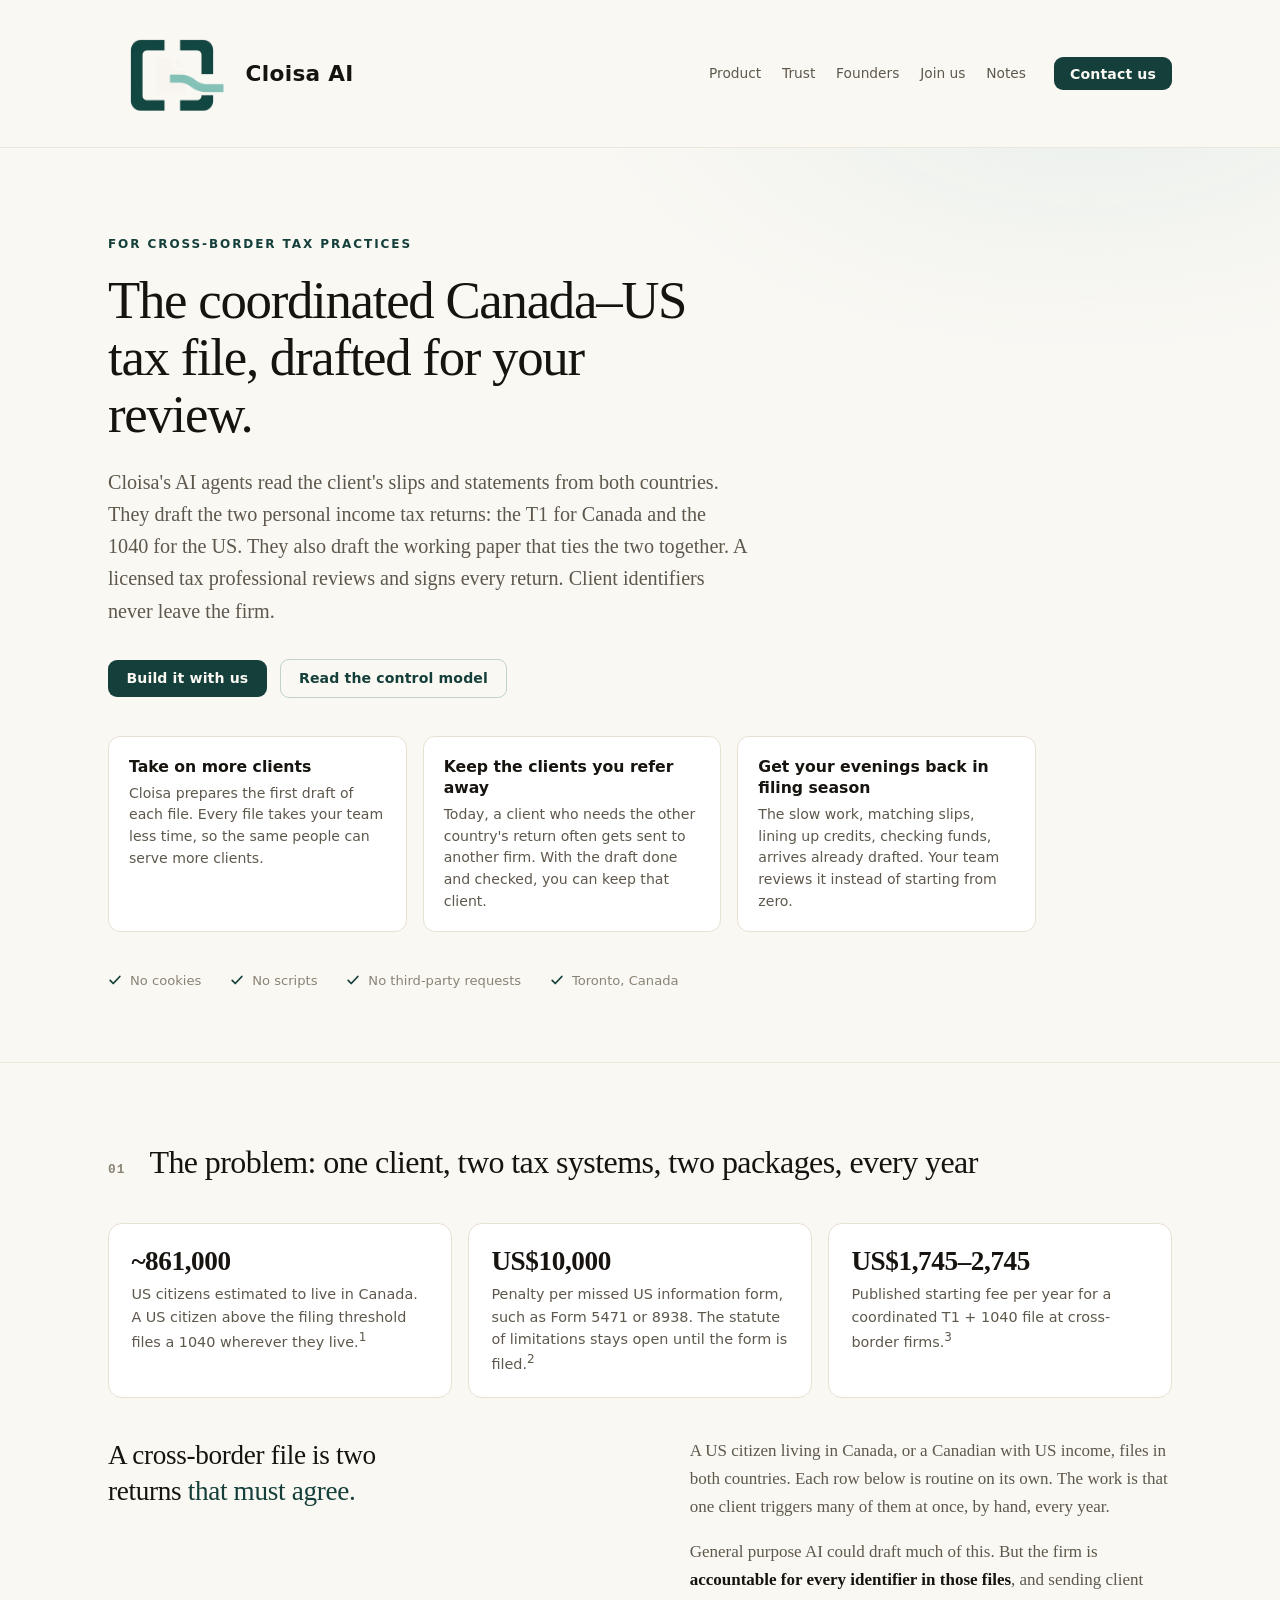
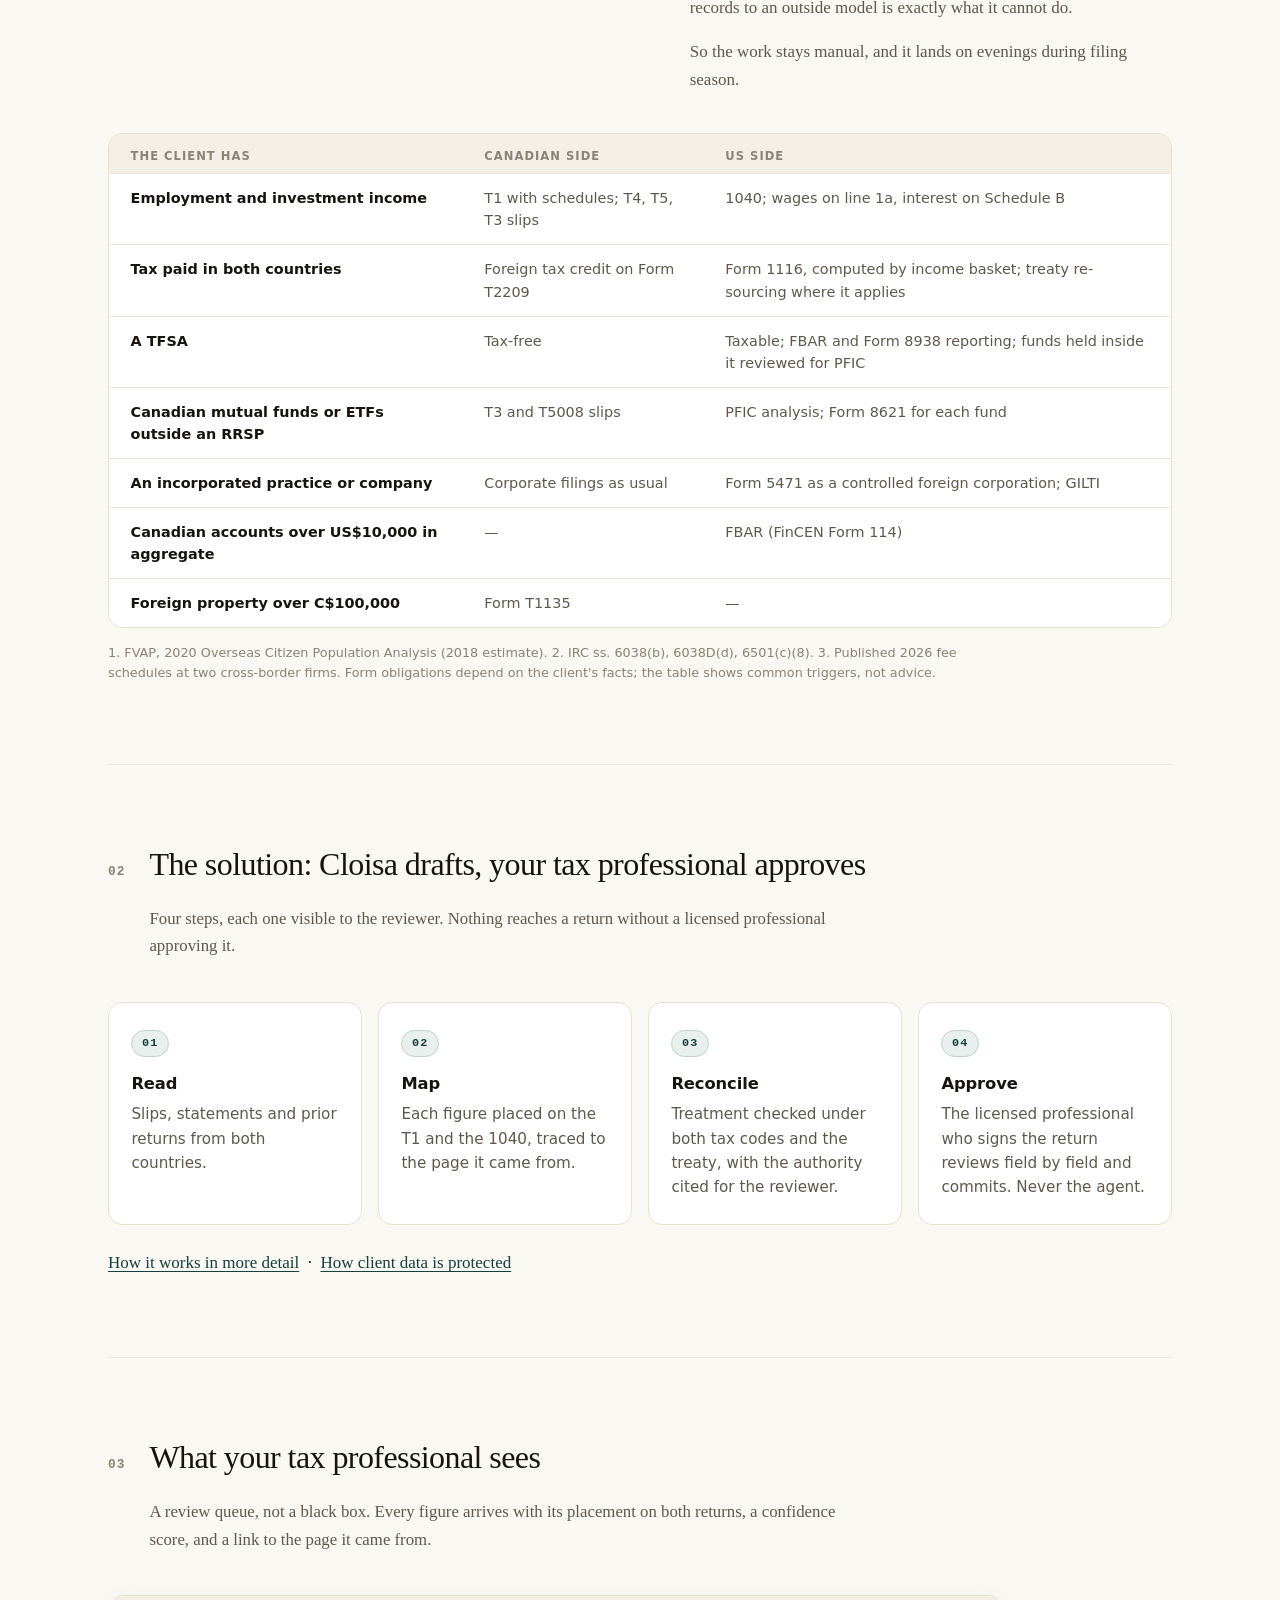
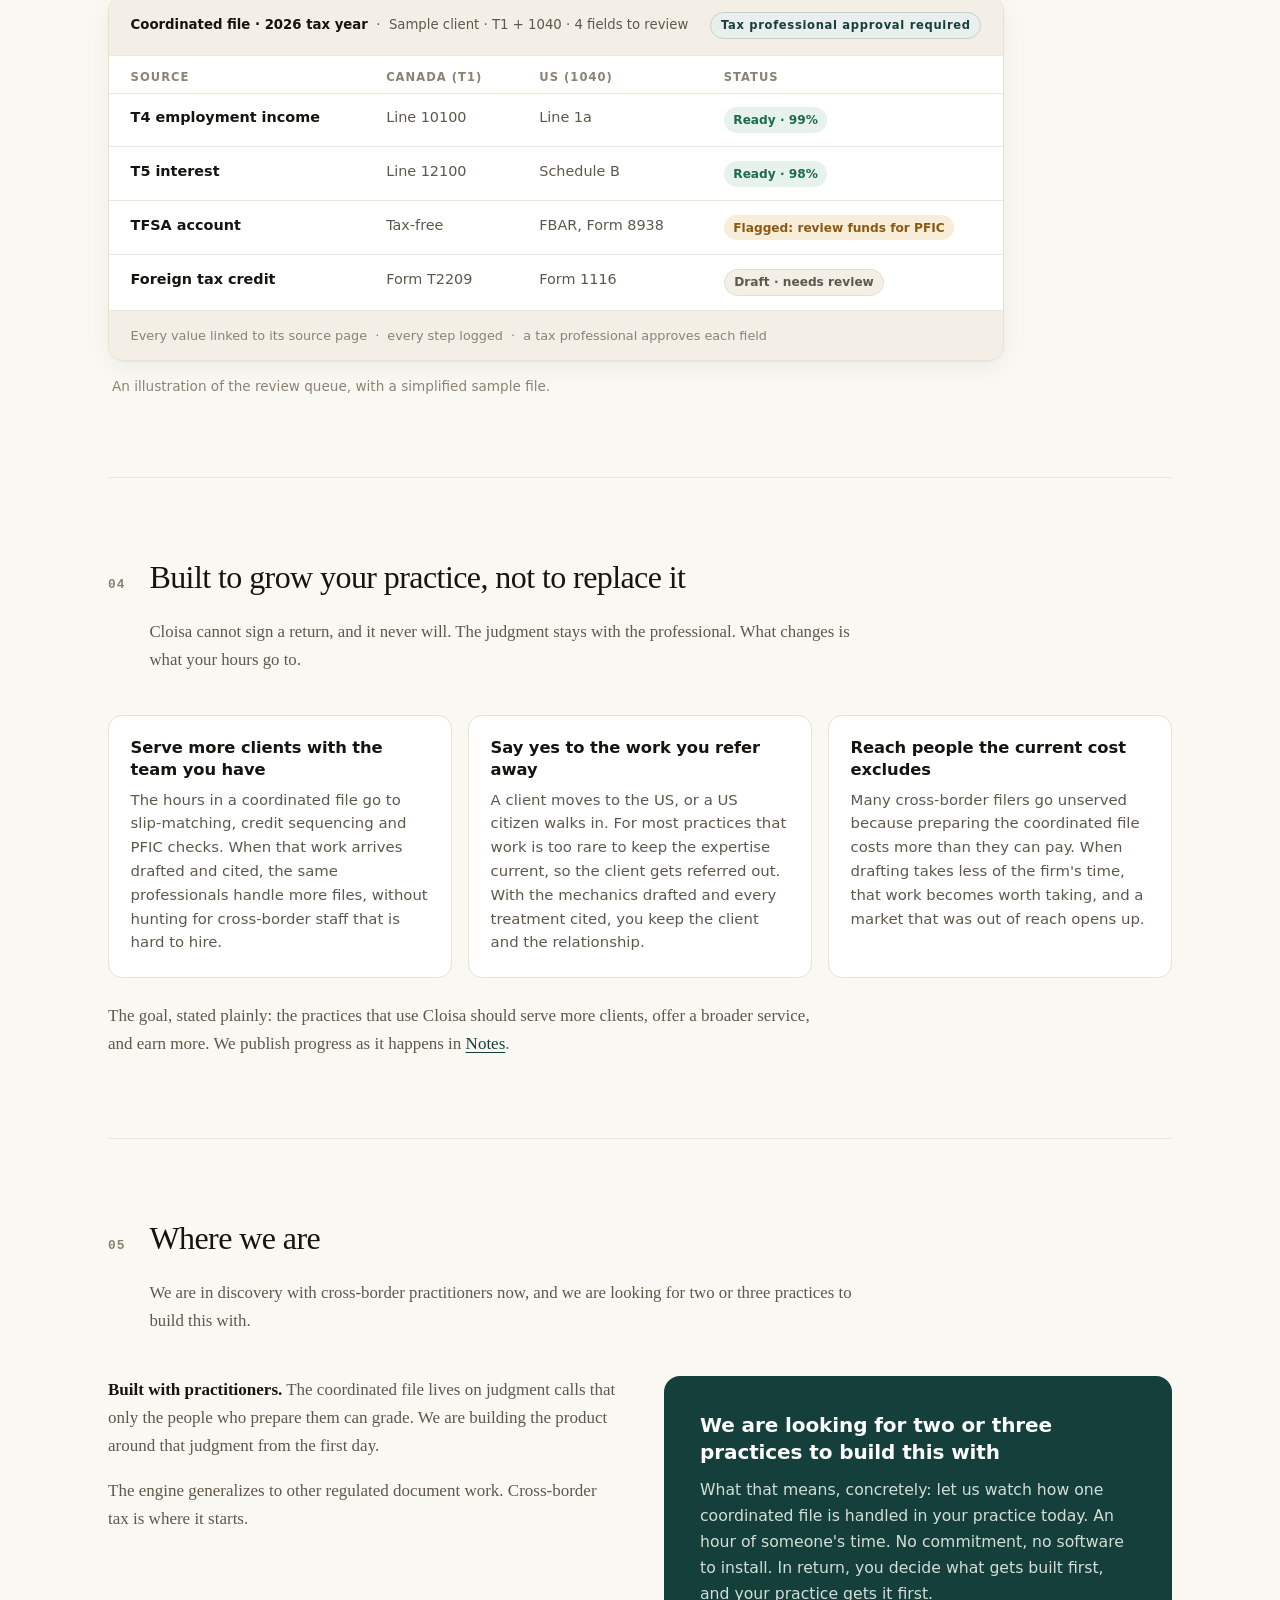
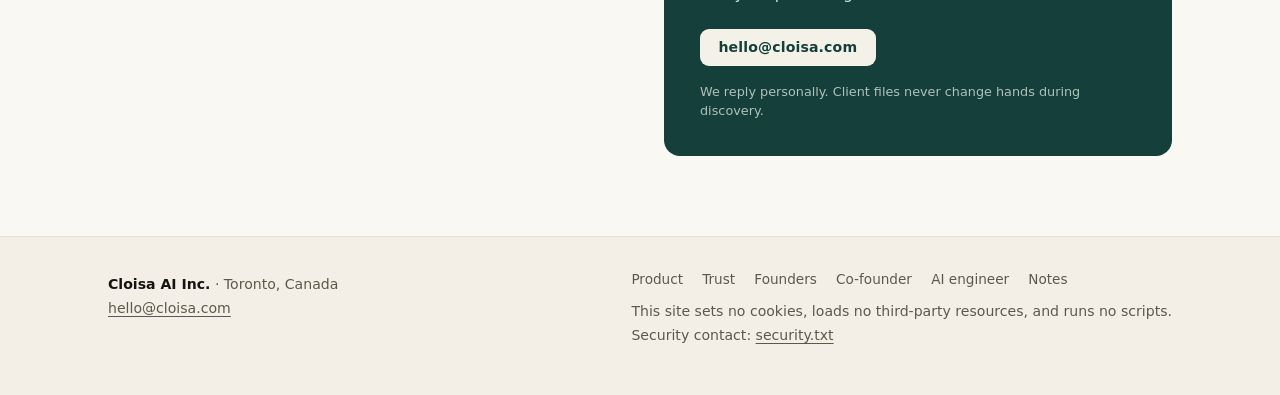
==== index.html @ 896043e1 "Rewrite hero benefit cards in plain sentences Simple words, full sentences: take on more clients, ke" ====
<!doctype html>
<html lang="en">
<head>
<meta charset="utf-8">
<meta name="viewport" content="width=device-width, initial-scale=1">
<title>Cloisa AI — the coordinated Canada–US tax file, drafted for your review</title>
<meta name="description" content="Cloisa drafts coordinated Canada–US tax files for cross-border practices: the T1 and 1040 return packages with a cited working paper, while client identifiers stay inside the firm. A licensed tax professional reviews and signs.">
<meta http-equiv="Content-Security-Policy" content="default-src 'none'; style-src 'self' 'unsafe-inline'; img-src 'self' data:; base-uri 'none'; form-action 'none'; upgrade-insecure-requests">
<meta name="referrer" content="no-referrer">
<meta name="robots" content="index, follow">
<meta name="color-scheme" content="light dark">
<meta name="theme-color" content="#FAF8F3" media="(prefers-color-scheme: light)">
<meta name="theme-color" content="#11100E" media="(prefers-color-scheme: dark)">
<link rel="canonical" href="https://cloisa.com/">
<link rel="stylesheet" href="/assets/site.css?v=2b7c2722">
<link rel="icon" type="image/png" sizes="64x64" href="/assets/favicon-64.png">
<link rel="icon" type="image/png" sizes="300x300" href="/assets/logo.png">
<link rel="apple-touch-icon" href="/assets/logo.png">
<meta property="og:title" content="Cloisa AI">
<meta property="og:description" content="The coordinated Canada–US tax file, drafted for your review. Client identifiers never leave the firm.">
<meta property="og:url" content="https://cloisa.com/">
<meta property="og:type" content="website">
<meta property="og:site_name" content="Cloisa AI">
<meta property="og:image" content="https://cloisa.com/assets/og.png">
<meta property="og:image:width" content="1200">
<meta property="og:image:height" content="630">
<meta property="og:locale" content="en_CA">
<meta name="twitter:card" content="summary_large_image">
<meta name="twitter:image" content="https://cloisa.com/assets/og.png">
<meta name="twitter:title" content="Cloisa AI">
<meta name="twitter:description" content="The coordinated Canada–US tax file, drafted for your review. Client identifiers never leave the firm.">
</head>
<body>
<a class="skip" href="#main">Skip to content</a>

<div class="top">
  <div class="wrap bar">
    <a class="brand" href="/">
      <img class="logo" src="/assets/logo.png" alt="" width="128" height="128">
      <b>Cloisa AI</b>
    </a>
    <nav class="primary" aria-label="Pages">
      <a href="/product/">Product</a>
      <a href="/trust/">Trust</a>
      <a href="/founders/">Founders</a>
      <a href="/join/">Join us</a>
      <a href="/notes/">Notes</a>
    </nav>
    <a class="btn" href="mailto:hello@cloisa.com">Contact us</a>
  </div>
</div>

<main id="main">

  <div class="hero">
    <div class="wrap">
      <p class="eyebrow">For cross-border tax practices</p>
      <h1>The coordinated Canada–US tax file, drafted for your review.</h1>
      <p class="lede">Cloisa's AI agents read the client's slips and statements from both
        countries. They draft the two personal income tax returns: the T1 for Canada and the
        1040 for the US. They also draft the working paper that ties the two together. A
        licensed tax professional reviews and signs every return. Client identifiers never
        leave the firm.</p>
      <div class="cta-row">
        <a class="btn" href="mailto:hello@cloisa.com?subject=Partner%20firm">Build it with us</a>
        <a class="btn ghost" href="/trust/">Read the control model</a>
      </div>
      <ul class="benefit-row" aria-label="What Cloisa changes for a practice">
        <li>
          <b>Take on more clients</b>
          <p>Cloisa prepares the first draft of each file. Every file takes your team less time,
            so the same people can serve more clients.</p>
        </li>
        <li>
          <b>Keep the clients you refer away</b>
          <p>Today, a client who needs the other country's return often gets sent to another
            firm. With the draft done and checked, you can keep that client.</p>
        </li>
        <li>
          <b>Get your evenings back in filing season</b>
          <p>The slow work, matching slips, lining up credits, checking funds, arrives already
            drafted. Your team reviews it instead of starting from zero.</p>
        </li>
      </ul>
      <ul class="quiet-claims" aria-label="Site properties">
        <li><svg width="14" height="14" viewBox="0 0 16 16" fill="none" stroke="currentColor" stroke-width="2" stroke-linecap="round" stroke-linejoin="round" aria-hidden="true"><path d="M2.5 8.5l3.5 3.5 7.5-8"/></svg>No cookies</li>
        <li><svg width="14" height="14" viewBox="0 0 16 16" fill="none" stroke="currentColor" stroke-width="2" stroke-linecap="round" stroke-linejoin="round" aria-hidden="true"><path d="M2.5 8.5l3.5 3.5 7.5-8"/></svg>No scripts</li>
        <li><svg width="14" height="14" viewBox="0 0 16 16" fill="none" stroke="currentColor" stroke-width="2" stroke-linecap="round" stroke-linejoin="round" aria-hidden="true"><path d="M2.5 8.5l3.5 3.5 7.5-8"/></svg>No third-party requests</li>
        <li><svg width="14" height="14" viewBox="0 0 16 16" fill="none" stroke="currentColor" stroke-width="2" stroke-linecap="round" stroke-linejoin="round" aria-hidden="true"><path d="M2.5 8.5l3.5 3.5 7.5-8"/></svg>Toronto, Canada</li>
      </ul>
    </div>
  </div>

  <div class="wrap">

    <section id="problem" aria-labelledby="problem-h">
      <div class="sec-head">
        <span class="sec-num" aria-hidden="true">01</span>
        <h2 id="problem-h">The problem: one client, two tax systems, two packages, every year</h2>
      </div>
      <ul class="stat-row">
        <li>
          <b>~861,000</b>
          <p>US citizens estimated to live in Canada. A US citizen above the filing threshold
            files a 1040 wherever they live.<sup>1</sup></p>
        </li>
        <li>
          <b>US$10,000</b>
          <p>Penalty per missed US information form, such as Form 5471 or 8938. The statute of
            limitations stays open until the form is filed.<sup>2</sup></p>
        </li>
        <li>
          <b>US$1,745–2,745</b>
          <p>Published starting fee per year for a coordinated T1 + 1040 file at cross-border
            firms.<sup>3</sup></p>
        </li>
      </ul>

      <div class="problem-grid">
        <p class="big-claim">A cross-border file is two returns
          <em>that must agree.</em></p>
        <div class="problem-copy">
          <p>A US citizen living in Canada, or a Canadian with US income, files in both countries.
            Each row below is routine on its own. The work is that one client triggers many of
            them at once, by hand, every year.</p>
          <p>General purpose AI could draft much of this. But the firm is
            <b>accountable for every identifier in those files</b>, and sending client records to
            an outside model is exactly what it cannot do.</p>
          <p>So the work stays manual, and it lands on evenings during filing season.</p>
        </div>
      </div>

      <div class="facts-card" style="margin-top:clamp(1.8rem,4vw,2.4rem)">
        <div class="facts-scroll">
        <table class="facts">
          <thead>
            <tr><th scope="col">The client has</th><th scope="col">Canadian side</th><th scope="col">US side</th></tr>
          </thead>
          <tbody>
            <tr>
              <td>Employment and investment income</td>
              <td>T1 with schedules; T4, T5, T3 slips</td>
              <td>1040; wages on line 1a, interest on Schedule B</td>
            </tr>
            <tr>
              <td>Tax paid in both countries</td>
              <td>Foreign tax credit on Form T2209</td>
              <td>Form 1116, computed by income basket; treaty re-sourcing where it applies</td>
            </tr>
            <tr>
              <td>A TFSA</td>
              <td>Tax-free</td>
              <td>Taxable; FBAR and Form 8938 reporting; funds held inside it reviewed for PFIC</td>
            </tr>
            <tr>
              <td>Canadian mutual funds or ETFs outside an RRSP</td>
              <td>T3 and T5008 slips</td>
              <td>PFIC analysis; Form 8621 for each fund</td>
            </tr>
            <tr>
              <td>An incorporated practice or company</td>
              <td>Corporate filings as usual</td>
              <td>Form 5471 as a controlled foreign corporation; GILTI</td>
            </tr>
            <tr>
              <td>Canadian accounts over US$10,000 in aggregate</td>
              <td>&mdash;</td>
              <td>FBAR (FinCEN Form 114)</td>
            </tr>
            <tr>
              <td>Foreign property over C$100,000</td>
              <td>Form T1135</td>
              <td>&mdash;</td>
            </tr>
          </tbody>
        </table>
        </div>
      </div>
      <p class="sources">1. FVAP, 2020 Overseas Citizen Population Analysis (2018 estimate).
        2. IRC ss. 6038(b), 6038D(d), 6501(c)(8).
        3. Published 2026 fee schedules at two cross-border firms.
        Form obligations depend on the client's facts; the table shows common triggers, not advice.</p>
    </section>

    <section aria-labelledby="how-h">
      <div class="sec-head">
        <span class="sec-num" aria-hidden="true">02</span>
        <h2 id="how-h">The solution: Cloisa drafts, your tax professional approves</h2>
        <p class="sec-lede">Four steps, each one visible to the reviewer. Nothing reaches a return
          without a licensed professional approving it.</p>
      </div>
      <ol class="steps">
        <li>
          <h3>Read</h3>
          <p>Slips, statements and prior returns from both countries.</p>
        </li>
        <li>
          <h3>Map</h3>
          <p>Each figure placed on the T1 and the 1040, traced to the page it came from.</p>
        </li>
        <li>
          <h3>Reconcile</h3>
          <p>Treatment checked under both tax codes and the treaty, with the authority cited for
            the reviewer.</p>
        </li>
        <li>
          <h3>Approve</h3>
          <p>The licensed professional who signs the return reviews field by field and commits. Never the agent.</p>
        </li>
      </ol>
      <p style="margin-top:1.5rem"><a href="/product/">How it works in more detail</a> &nbsp;·&nbsp;
        <a href="/trust/">How client data is protected</a></p>
    </section>

    <section aria-labelledby="queue-h">
      <div class="sec-head">
        <span class="sec-num" aria-hidden="true">03</span>
        <h2 id="queue-h">What your tax professional sees</h2>
        <p class="sec-lede">A review queue, not a black box. Every figure arrives with its
          placement on both returns, a confidence score, and a link to the page it came from.</p>
      </div>

      <div class="queue-card" role="img" aria-label="Illustration of the Cloisa review queue for a sample coordinated Canada–US file">
        <div class="queue-head">
          <span><b>Coordinated file · 2026 tax year</b> &nbsp;·&nbsp; Sample client · T1 + 1040 · 4 fields to review</span>
          <span class="queue-badge">Tax professional approval required</span>
        </div>
        <div class="queue-scroll">
        <table class="queue">
          <thead>
            <tr><th scope="col">Source</th><th scope="col">Canada (T1)</th><th scope="col">US (1040)</th><th scope="col">Status</th></tr>
          </thead>
          <tbody>
            <tr>
              <td>T4 employment income</td>
              <td>Line 10100</td>
              <td>Line 1a</td>
              <td><span class="pill ok">Ready · 99%</span></td>
            </tr>
            <tr>
              <td>T5 interest</td>
              <td>Line 12100</td>
              <td>Schedule B</td>
              <td><span class="pill ok">Ready · 98%</span></td>
            </tr>
            <tr>
              <td>TFSA account</td>
              <td>Tax-free</td>
              <td>FBAR, Form 8938</td>
              <td><span class="pill flag">Flagged: review funds for PFIC</span></td>
            </tr>
            <tr>
              <td>Foreign tax credit</td>
              <td>Form T2209</td>
              <td>Form 1116</td>
              <td><span class="pill draft">Draft · needs review</span></td>
            </tr>
          </tbody>
        </table>
        </div>
        <div class="queue-foot">
          <span>Every value linked to its source page &nbsp;·&nbsp; every step logged &nbsp;·&nbsp; a tax professional approves each field</span>
        </div>
      </div>
      <p class="mock-note">An illustration of the review queue, with a simplified sample file.</p>
    </section>

    <section id="practice" aria-labelledby="practice-h">
      <div class="sec-head">
        <span class="sec-num" aria-hidden="true">04</span>
        <h2 id="practice-h">Built to grow your practice, not to replace it</h2>
        <p class="sec-lede">Cloisa cannot sign a return, and it never will. The judgment stays with
          the professional. What changes is what your hours go to.</p>
      </div>
      <ul class="not-grid">
        <li>
          <h3>Serve more clients with the team you have</h3>
          <p>The hours in a coordinated file go to slip-matching, credit sequencing and PFIC
            checks. When that work arrives drafted and cited, the same professionals handle more
            files, without hunting for cross-border staff that is hard to hire.</p>
        </li>
        <li>
          <h3>Say yes to the work you refer away</h3>
          <p>A client moves to the US, or a US citizen walks in. For most practices that work is
            too rare to keep the expertise current, so the client gets referred out. With the
            mechanics drafted and every treatment cited, you keep the client and the relationship.</p>
        </li>
        <li>
          <h3>Reach people the current cost excludes</h3>
          <p>Many cross-border filers go unserved because preparing the coordinated file costs
            more than they can pay. When drafting takes less of the firm's time, that work becomes
            worth taking, and a market that was out of reach opens up.</p>
        </li>
      </ul>
      <p style="margin-top:1.5rem; max-width:44rem; color:var(--muted)">The goal, stated plainly:
        the practices that use Cloisa should serve more clients, offer a broader service, and earn
        more. We publish progress as it happens in <a href="/notes/">Notes</a>.</p>
    </section>

    <section id="partners" aria-labelledby="partners-h">
      <div class="sec-head">
        <span class="sec-num" aria-hidden="true">05</span>
        <h2 id="partners-h">Where we are</h2>
        <p class="sec-lede">We are in discovery with cross-border practitioners now, and we are
          looking for two or three practices to build this with.</p>
      </div>
      <div class="start-grid">
        <div class="start-copy">
          <p><b>Built with practitioners.</b> The coordinated file lives on judgment calls that
            only the people who prepare them can grade. We are building the product around that
            judgment from the first day.</p>
          <p>The engine generalizes to other regulated document work. Cross-border tax is where it
            starts.</p>
        </div>
        <div class="partner">
          <h3>We are looking for two or three practices to build this with</h3>
          <p>What that means, concretely: let us watch how one coordinated file is handled in
            your practice today. An hour of someone's time. No commitment, no software to
            install. In return, you decide what gets built first, and your practice gets it
            first.</p>
          <a class="btn" href="mailto:hello@cloisa.com?subject=Partner%20firm">hello@cloisa.com</a>
          <small>We reply personally. Client files never change hands during discovery.</small>
        </div>
      </div>
    </section>

  </div>
</main>

<footer>
  <div class="wrap foot">
    <div>
      <p class="legal"><b>Cloisa AI Inc.</b> &middot; Toronto, Canada</p>
      <p><a href="mailto:hello@cloisa.com">hello@cloisa.com</a></p>
    </div>
    <div>
      <nav aria-label="Footer">
        <a href="/product/">Product</a>
        <a href="/trust/">Trust</a>
        <a href="/founders/">Founders</a>
        <a href="/co-founder/">Co-founder</a>
        <a href="/ai-engineer/">AI engineer</a>
        <a href="/notes/">Notes</a>
      </nav>
      <p style="margin-top:.8rem">This site sets no cookies, loads no third-party resources, and runs no scripts.<br>
        Security contact: <a href="/.well-known/security.txt">security.txt</a></p>
    </div>
  </div>
</footer>
</body>
</html>
---- assets/site.css ----
/* Cloisa v3 — shared stylesheet. No scripts, no third-party requests anywhere on this site. */
:root{
  --bg:#FAF8F3; --bg-2:#F3EFE6; --ink:#171410; --muted:#5E584C; --faint:#8A8375;
  --rule:#E4DECF; --rule-soft:#ECE7DA;
  --accent:#153F3A; --accent-ink:#0F2F2B; --accent-soft:#E9EFEC; --accent-line:#BFD2CC;
  --card:#FFFFFF; --card-edge:#E7E1D2;
  --warn-soft:#F6F0E2;
  --ok:#1D6B4F; --ok-soft:#E7F2EC;
  --flag:#8A5A12; --flag-soft:#F7EDD8;
  --serif:ui-serif, Georgia, "Iowan Old Style", "Times New Roman", serif;
  --sans:ui-sans-serif, system-ui, -apple-system, "Segoe UI", Roboto, Helvetica, Arial, sans-serif;
  --mono:ui-monospace, "SF Mono", SFMono-Regular, Menlo, Consolas, monospace;
}
@media (prefers-color-scheme:dark){
  :root{
    --bg:#11100E; --bg-2:#161512; --ink:#F1EEE7; --muted:#A8A193; --faint:#7C766A;
    --rule:#2B2924; --rule-soft:#232119;
    --accent:#8CC3B8; --accent-ink:#A9D6CC; --accent-soft:#18241F; --accent-line:#2E463F;
    --card:#181713; --card-edge:#2B2924;
    --warn-soft:#1C1A14;
    --ok:#7FC8A9; --ok-soft:#172420;
    --flag:#D8A95B; --flag-soft:#241E12;
  }
}
*,*::before,*::after{box-sizing:border-box}
html{-webkit-text-size-adjust:100%; scroll-behavior:smooth; scroll-padding-top:10rem}
@media (prefers-reduced-motion:reduce){html{scroll-behavior:auto}}
body{
  margin:0; background:var(--bg); color:var(--ink);
  font:400 1.0625rem/1.65 var(--serif);
  -webkit-font-smoothing:antialiased; text-rendering:optimizeLegibility;
}
a{color:var(--accent); text-underline-offset:.18em; text-decoration-thickness:from-font}
a:hover{text-decoration-thickness:2px}
:focus-visible{outline:2px solid var(--accent); outline-offset:3px; border-radius:3px}
.skip{position:absolute; left:-9999px}
.skip:focus{left:1rem; top:1rem; z-index:99; background:var(--card); padding:.6rem 1rem; border-radius:8px; font-family:var(--sans)}
.wrap{max-width:72rem; margin:0 auto; padding:0 clamp(1.25rem,4.5vw,2.75rem)}

/* ---------- header ---------- */
.top{
  position:sticky; top:0; z-index:50;
  background:var(--bg);
  border-bottom:1px solid var(--rule-soft);
}
.bar{display:flex; align-items:center; gap:1rem 1.5rem; padding-block:.6rem; flex-wrap:wrap}
.brand{display:flex; align-items:center; gap:.6rem; text-decoration:none; color:inherit}
.brand .logo{width:128px; height:128px; display:block; flex:0 0 auto}
@media (max-width:640px){ .brand .logo{width:88px; height:88px} }
@media (prefers-color-scheme:dark){ .brand .logo{filter:brightness(1.9) saturate(.85)} }
.brand b{font:650 1.35rem/1 var(--sans); letter-spacing:.015em}
nav.primary{margin-left:auto; display:flex; gap:1.3rem; font:500 .86rem/1 var(--sans); flex-wrap:wrap}
nav.primary a{color:var(--muted); text-decoration:none; padding:.35rem 0}
nav.primary a:hover{color:var(--ink)}
nav.primary a[aria-current="page"]{color:var(--accent); border-bottom:2px solid var(--accent); padding-bottom:.25rem}
.btn{
  display:inline-block; font:600 .88rem/1 var(--sans); letter-spacing:.01em;
  background:var(--accent); color:var(--bg); text-decoration:none;
  padding:.72rem 1.15rem; border-radius:9px; white-space:nowrap;
}
.btn:hover{background:var(--accent-ink); text-decoration:none}
@media (prefers-color-scheme:dark){ .btn{color:#0E1512} }
.btn.ghost{background:transparent; color:var(--accent); border:1px solid var(--accent-line)}
.btn.ghost:hover{background:var(--accent-soft); color:var(--accent)}
.top .btn{margin-left:.25rem; padding:.6rem 1rem}
@media (max-width:920px){
  nav.primary{order:3; margin-left:0; width:100%; padding-bottom:.3rem}
  .bar{padding-block:.85rem .55rem}
  .top .btn{margin-left:auto}
}

/* ---------- hero (home) ---------- */
.hero{
  padding:clamp(3rem,7vw,5.5rem) 0 clamp(2.75rem,6vw,4.5rem);
  background:
    radial-gradient(52rem 30rem at 85% -10%, var(--accent-soft) 0%, transparent 62%),
    var(--bg);
  border-bottom:1px solid var(--rule-soft);
}
.eyebrow{
  font:600 .75rem/1.4 var(--sans); letter-spacing:.16em; text-transform:uppercase;
  color:var(--accent); margin:0 0 1.2rem;
}
h1{
  font-size:clamp(2.1rem,5vw,3.3rem); line-height:1.08; letter-spacing:-.024em;
  font-weight:500; margin:0 0 1.4rem; max-width:23ch;
}
.lede{font-size:clamp(1.08rem,2vw,1.26rem); line-height:1.6; color:var(--muted); max-width:40rem; margin:0 0 2rem}
.cta-row{display:flex; gap:.8rem; flex-wrap:wrap; align-items:center}
.quiet-claims{
  margin:2.4rem 0 0; padding:0; list-style:none;
  display:flex; gap:.6rem 1.8rem; flex-wrap:wrap;
  font:500 .82rem/1.5 var(--sans); color:var(--faint);
}
.quiet-claims li{display:flex; align-items:center; gap:.5rem}
.quiet-claims svg{flex:0 0 auto; color:var(--accent)}

.benefit-row{margin:2.4rem 0 0; padding:0; list-style:none; display:grid; gap:1rem; grid-template-columns:repeat(auto-fit,minmax(14rem,1fr)); max-width:58rem}
.benefit-row li{background:var(--card); border:1px solid var(--card-edge); border-radius:12px; padding:1.15rem 1.25rem}
.benefit-row b{display:block; font:600 .98rem/1.35 var(--sans); margin-bottom:.35rem}
.benefit-row p{font:400 .88rem/1.55 var(--sans); color:var(--muted); margin:0}

/* ---------- subpage hero ---------- */
.page-hero{
  padding:clamp(2.5rem,6vw,4rem) 0 clamp(2rem,4vw,2.75rem);
  border-bottom:1px solid var(--rule-soft);
  background:
    radial-gradient(44rem 24rem at 88% -14%, var(--accent-soft) 0%, transparent 60%),
    var(--bg);
}
.page-hero h1{font-size:clamp(1.9rem,4vw,2.7rem); margin-bottom:1rem}
.page-hero .lede{margin-bottom:0}

/* ---------- sections ---------- */
section{padding:clamp(3rem,6.5vw,5rem) 0}
section + section{border-top:1px solid var(--rule-soft)}
.sec-head{display:grid; grid-template-columns:auto 1fr; gap:1rem 1.5rem; align-items:baseline; margin:0 0 clamp(1.8rem,4vw,2.6rem)}
.sec-num{font:600 .8rem/1 var(--mono); color:var(--faint); letter-spacing:.08em}
h2{
  font-size:clamp(1.5rem,3vw,2rem); line-height:1.2; letter-spacing:-.018em;
  font-weight:500; margin:0;
}
.sec-lede{grid-column:2; color:var(--muted); max-width:44rem; margin:.35rem 0 0; font-size:1.05rem}
h3{font:600 1.02rem/1.35 var(--sans); letter-spacing:-.005em; margin:0 0 .45rem}
p{margin:0 0 1.05rem}
p:last-child{margin-bottom:0}

/* problem */
.problem-grid{display:grid; grid-template-columns:minmax(0,1.1fr) minmax(0,1fr); gap:clamp(1.8rem,4vw,3.5rem)}
.big-claim{
  font-size:clamp(1.3rem,2.5vw,1.7rem); line-height:1.35; letter-spacing:-.012em;
  margin:0; max-width:24ch;
}
.big-claim em{font-style:normal; color:var(--accent)}
.problem-copy p{color:var(--muted)}
.problem-copy p b{color:var(--ink); font-weight:600}
@media (max-width:820px){ .problem-grid{grid-template-columns:1fr} }
ul.plain{list-style:none; margin:0 0 1.1rem; padding:0; display:grid; gap:.55rem}
ul.plain li{padding-left:1.5rem; position:relative; color:var(--muted); font-size:1rem}
ul.plain li::before{
  content:""; position:absolute; left:0; top:.62em; width:.5rem; height:.5rem;
  border-radius:2px; background:var(--accent);
}

/* review queue mock */
.queue-card{
  background:var(--card); border:1px solid var(--card-edge); border-radius:16px;
  box-shadow:0 1px 2px rgb(23 20 16 / .04), 0 8px 28px rgb(23 20 16 / .05);
  overflow:hidden; max-width:56rem;
}
.queue-head{
  display:flex; justify-content:space-between; gap:1rem; flex-wrap:wrap; align-items:center;
  padding:1rem 1.35rem; border-bottom:1px solid var(--rule-soft); background:var(--bg-2);
  font:500 .83rem/1.4 var(--sans); color:var(--muted);
}
.queue-head b{color:var(--ink); font-weight:650}
.queue-badge{
  font:600 .72rem/1 var(--sans); letter-spacing:.06em; color:var(--accent);
  background:var(--accent-soft); border:1px solid var(--accent-line);
  padding:.4rem .6rem; border-radius:999px; white-space:nowrap;
}
.queue-scroll{overflow-x:auto; -webkit-overflow-scrolling:touch}
table.queue{border-collapse:collapse; width:100%; min-width:38rem; font:400 .9rem/1.5 var(--sans)}
table.queue th{
  text-align:left; font:600 .72rem/1.4 var(--sans); letter-spacing:.09em; text-transform:uppercase;
  color:var(--faint); padding:.8rem 1.35rem .5rem; border-bottom:1px solid var(--rule-soft);
}
table.queue td{padding:.85rem 1.35rem; border-bottom:1px solid var(--rule-soft); vertical-align:top}
table.queue tr:last-child td{border-bottom:none}
table.queue td:first-child{font-weight:600; color:var(--ink); white-space:nowrap}
table.queue td{color:var(--muted)}
.pill{display:inline-block; font:600 .76rem/1 var(--sans); padding:.42rem .6rem; border-radius:999px; white-space:nowrap}
.pill.ok{color:var(--ok); background:var(--ok-soft)}
.pill.flag{color:var(--flag); background:var(--flag-soft)}
.pill.draft{color:var(--muted); background:var(--bg-2); border:1px solid var(--rule)}
.queue-foot{
  display:flex; justify-content:space-between; align-items:center; gap:1rem; flex-wrap:wrap;
  padding:.95rem 1.35rem; border-top:1px solid var(--rule-soft); background:var(--bg-2);
  font:400 .8rem/1.5 var(--sans); color:var(--faint);
}
.queue-foot .actions{display:flex; gap:.5rem}
.fakebtn{
  display:inline-block; font:600 .78rem/1 var(--sans); padding:.55rem .8rem; border-radius:8px;
  background:var(--accent); color:var(--bg);
}
@media (prefers-color-scheme:dark){ .fakebtn{color:#0E1512} }
.fakebtn.ghost{background:transparent; color:var(--accent); border:1px solid var(--accent-line)}
.mock-note{margin:.9rem .25rem 0; font:400 .85rem/1.55 var(--sans); color:var(--faint); max-width:56rem}

/* stat tiles */
.stat-row{display:grid; gap:1rem; grid-template-columns:repeat(auto-fit,minmax(14rem,1fr)); margin:0 0 clamp(1.8rem,4vw,2.4rem); padding:0; list-style:none}
.stat-row li{background:var(--card); border:1px solid var(--card-edge); border-radius:14px; padding:1.35rem 1.4rem}
.stat-row b{display:block; font:600 1.7rem/1.15 var(--serif); letter-spacing:-.015em; color:var(--ink); margin-bottom:.4rem}
.stat-row p{font:400 .9rem/1.55 var(--sans); color:var(--muted); margin:0}

/* facts table */
.facts-card{background:var(--card); border:1px solid var(--card-edge); border-radius:14px; overflow:hidden; margin:0 0 .9rem}
.facts-scroll{overflow-x:auto; -webkit-overflow-scrolling:touch}
table.facts{border-collapse:collapse; width:100%; min-width:40rem; font:400 .9rem/1.55 var(--sans)}
table.facts th{
  text-align:left; font:600 .72rem/1.4 var(--sans); letter-spacing:.09em; text-transform:uppercase;
  color:var(--faint); padding:.9rem 1.35rem .55rem; border-bottom:1px solid var(--rule-soft); background:var(--bg-2);
}
table.facts td{padding:.8rem 1.35rem; border-bottom:1px solid var(--rule-soft); color:var(--muted); vertical-align:top}
table.facts tr:last-child td{border-bottom:none}
table.facts td:first-child{font-weight:600; color:var(--ink)}
.sources{font:400 .8rem/1.6 var(--sans); color:var(--faint); max-width:56rem; margin:.4rem 0 0}

/* steps */
.steps{display:grid; gap:1rem; grid-template-columns:repeat(4,minmax(0,1fr)); margin:0; padding:0; list-style:none; counter-reset:s}
.steps.three{grid-template-columns:repeat(3,minmax(0,1fr))}
.steps li{
  position:relative; background:var(--card); border:1px solid var(--card-edge); border-radius:14px;
  padding:1.5rem 1.4rem 1.55rem; counter-increment:s;
}
.steps li::before{
  content:"0" counter(s);
  font:600 .74rem/1 var(--mono); letter-spacing:.1em; color:var(--accent);
  display:inline-block; background:var(--accent-soft); border:1px solid var(--accent-line);
  padding:.42rem .6rem; border-radius:999px; margin-bottom:1rem;
}
.steps p{font-size:.95rem; line-height:1.6; color:var(--muted); margin:0; font-family:var(--sans)}
@media (max-width:980px){ .steps{grid-template-columns:repeat(2,minmax(0,1fr))} }
@media (max-width:640px){ .steps{grid-template-columns:1fr} }

/* controls */
.controls-grid{display:grid; gap:1rem; grid-template-columns:repeat(auto-fill,minmax(17rem,1fr)); margin:0; padding:0; list-style:none}
.controls-grid li{
  background:var(--card); border:1px solid var(--card-edge); border-radius:14px;
  padding:1.35rem 1.35rem 1.4rem;
}
.ctl-icon{
  width:38px; height:38px; border-radius:10px; background:var(--accent-soft);
  border:1px solid var(--accent-line); display:grid; place-items:center; margin-bottom:.95rem;
  color:var(--accent);
}
.controls-grid p{font:400 .93rem/1.6 var(--sans); color:var(--muted); margin:0}
.honesty{
  margin-top:1.6rem; border:1px solid var(--rule); border-left:3px solid var(--accent);
  background:var(--warn-soft); border-radius:0 12px 12px 0; padding:1.25rem 1.5rem;
}
.honesty p{font-size:1rem; color:var(--muted); margin:0}
.honesty b{color:var(--ink)}

/* diagram */
.diagram-card{
  background:var(--card); border:1px solid var(--card-edge); border-radius:16px;
  padding:clamp(1rem,3vw,2rem); margin:0 0 clamp(1.8rem,4vw,2.6rem);
  box-shadow:0 1px 2px rgb(23 20 16 / .04), 0 8px 28px rgb(23 20 16 / .05);
}
.diagram-scroll{overflow-x:auto; -webkit-overflow-scrolling:touch}
.diagram-card svg{display:block; width:100%; height:auto; min-width:660px}
.dg-boundary{fill:var(--accent-soft); fill-opacity:.45; stroke:var(--accent)}
.dg-label-in{fill:var(--accent)}
.dg-label-out{fill:var(--faint)}
.dg-node{fill:var(--card); stroke:var(--card-edge)}
.dg-node-hot{fill:var(--card); stroke:var(--accent); stroke-width:1.4}
.dg-t{font-family:var(--sans); font-size:14px; font-weight:600; fill:var(--ink)}
.dg-s{font-family:var(--sans); font-size:11.5px; fill:var(--muted)}
.dg-lbl{font-family:var(--sans); font-size:12.5px; font-weight:650; letter-spacing:1.8px}
.dg-arrow{stroke:var(--muted); stroke-width:1.6; fill:none}
.dg-mono{font-family:var(--mono); font-size:11.5px; fill:var(--accent)}
.dg-arrhead{fill:var(--muted)}
.diagram-card figcaption{margin:1.1rem .25rem 0; font:400 .88rem/1.55 var(--sans); color:var(--faint)}
figure{margin:0}

/* partner panel */
.start-grid{display:grid; grid-template-columns:minmax(0,1fr) minmax(0,1fr); gap:clamp(1.8rem,4vw,3rem); align-items:start}
@media (max-width:900px){ .start-grid{grid-template-columns:1fr} }
.start-copy p{color:var(--muted)}
.start-copy p b{color:var(--ink); font-weight:600}
.partner{
  background:var(--accent); color:#F4F1E9; border-radius:16px;
  padding:clamp(1.6rem,3.5vw,2.25rem);
}
@media (prefers-color-scheme:dark){ .partner{background:#153F3A} }
.partner h3{color:#FFFFFF; font-size:1.25rem; margin-bottom:.7rem}
.partner p{font:400 .98rem/1.65 var(--sans); color:#D4DDD6; margin-bottom:1.4rem}
.partner .btn{background:#F4F1E9; color:#153F3A}
.partner .btn:hover{background:#FFFFFF}
.partner small{display:block; margin-top:1rem; font:400 .8rem/1.5 var(--sans); color:#AFC2BA}

/* not-list (what it is not) */
.not-grid{display:grid; gap:1rem; grid-template-columns:repeat(auto-fill,minmax(17rem,1fr)); margin:0; padding:0; list-style:none}
.not-grid li{background:var(--card); border:1px solid var(--card-edge); border-radius:14px; padding:1.35rem}
.not-grid p{font:400 .93rem/1.6 var(--sans); color:var(--muted); margin:0}

/* founders */
.founder-grid{display:grid; grid-template-columns:repeat(auto-fit,minmax(19rem,1fr)); gap:1.25rem; max-width:60rem}
.founder{
  background:var(--card); border:1px solid var(--card-edge); border-radius:16px;
  padding:clamp(1.5rem,3vw,2rem);
}
.founder img{width:112px; height:112px; border-radius:50%; display:block; margin-bottom:1.1rem; background:var(--accent-soft)}
.founder h3{font-size:1.15rem; margin-bottom:.15rem}
.founder .role{font:500 .85rem/1.4 var(--sans); color:var(--accent); margin:0 0 .9rem}
.founder p{font:400 .94rem/1.65 var(--sans); color:var(--muted)}
.founder .links{font:500 .85rem/1 var(--sans); margin-top:1rem}
.recruit{
  margin-top:1.5rem; max-width:60rem; border:1px solid var(--rule); border-left:3px solid var(--accent);
  background:var(--warn-soft); border-radius:0 12px 12px 0; padding:1.25rem 1.5rem;
}
.recruit p{font-size:1rem; color:var(--muted); margin:0}
.recruit b{color:var(--ink)}

/* notes */
.note-list{list-style:none; margin:0; padding:0; max-width:46rem}
.note-list > li{border-top:1px solid var(--rule-soft); padding:1.8rem 0}
.note-list > li:first-child{border-top:none; padding-top:0}
.note-date{font:600 .76rem/1.4 var(--mono); letter-spacing:.08em; color:var(--faint); text-transform:uppercase; margin:0 0 .5rem}
.note-list h3{font-size:1.1rem}
.note-list p{color:var(--muted); font-size:1rem}

/* faq */
.faq{display:grid; gap:.8rem; max-width:52rem}
.faq details{background:var(--card); border:1px solid var(--card-edge); border-radius:12px; padding:0}
.faq summary{
  cursor:pointer; list-style:none; padding:1.1rem 1.3rem;
  font:600 1rem/1.45 var(--sans); color:var(--ink);
  display:flex; justify-content:space-between; gap:1rem; align-items:baseline;
}
.faq summary::-webkit-details-marker{display:none}
.faq summary::after{content:"+"; font:500 1.2rem/1 var(--sans); color:var(--accent); flex:0 0 auto}
.faq details[open] summary::after{content:"\2212"}
.faq details > div{padding:0 1.3rem 1.2rem}
.faq p{font:400 .95rem/1.65 var(--sans); color:var(--muted); margin:0 0 .8rem}
.faq p:last-child{margin-bottom:0}

/* contact block */
.contact-panel{text-align:center; padding:clamp(1rem,2vw,2rem) 0}
.contact-panel h2{margin-bottom:1rem}
.contact-panel p{color:var(--muted); max-width:34rem; margin:0 auto 1.6rem}
.contact-panel .email{font-size:clamp(1.2rem,2.4vw,1.5rem); font-weight:500}

/* footer */
footer{border-top:1px solid var(--rule); background:var(--bg-2); padding:2.25rem 0 3rem; color:var(--muted); font:400 .88rem/1.7 var(--sans)}
.foot{display:flex; gap:1rem 2.5rem; flex-wrap:wrap; justify-content:space-between; align-items:flex-start}
.foot p{margin:0}
.foot .legal b{color:var(--ink); font-weight:600}
.foot a{color:var(--muted)}
.foot a:hover{color:var(--ink)}
.foot nav{display:flex; gap:1.2rem; font:500 .85rem/1 var(--sans); flex-wrap:wrap}
.foot nav a{text-decoration:none}
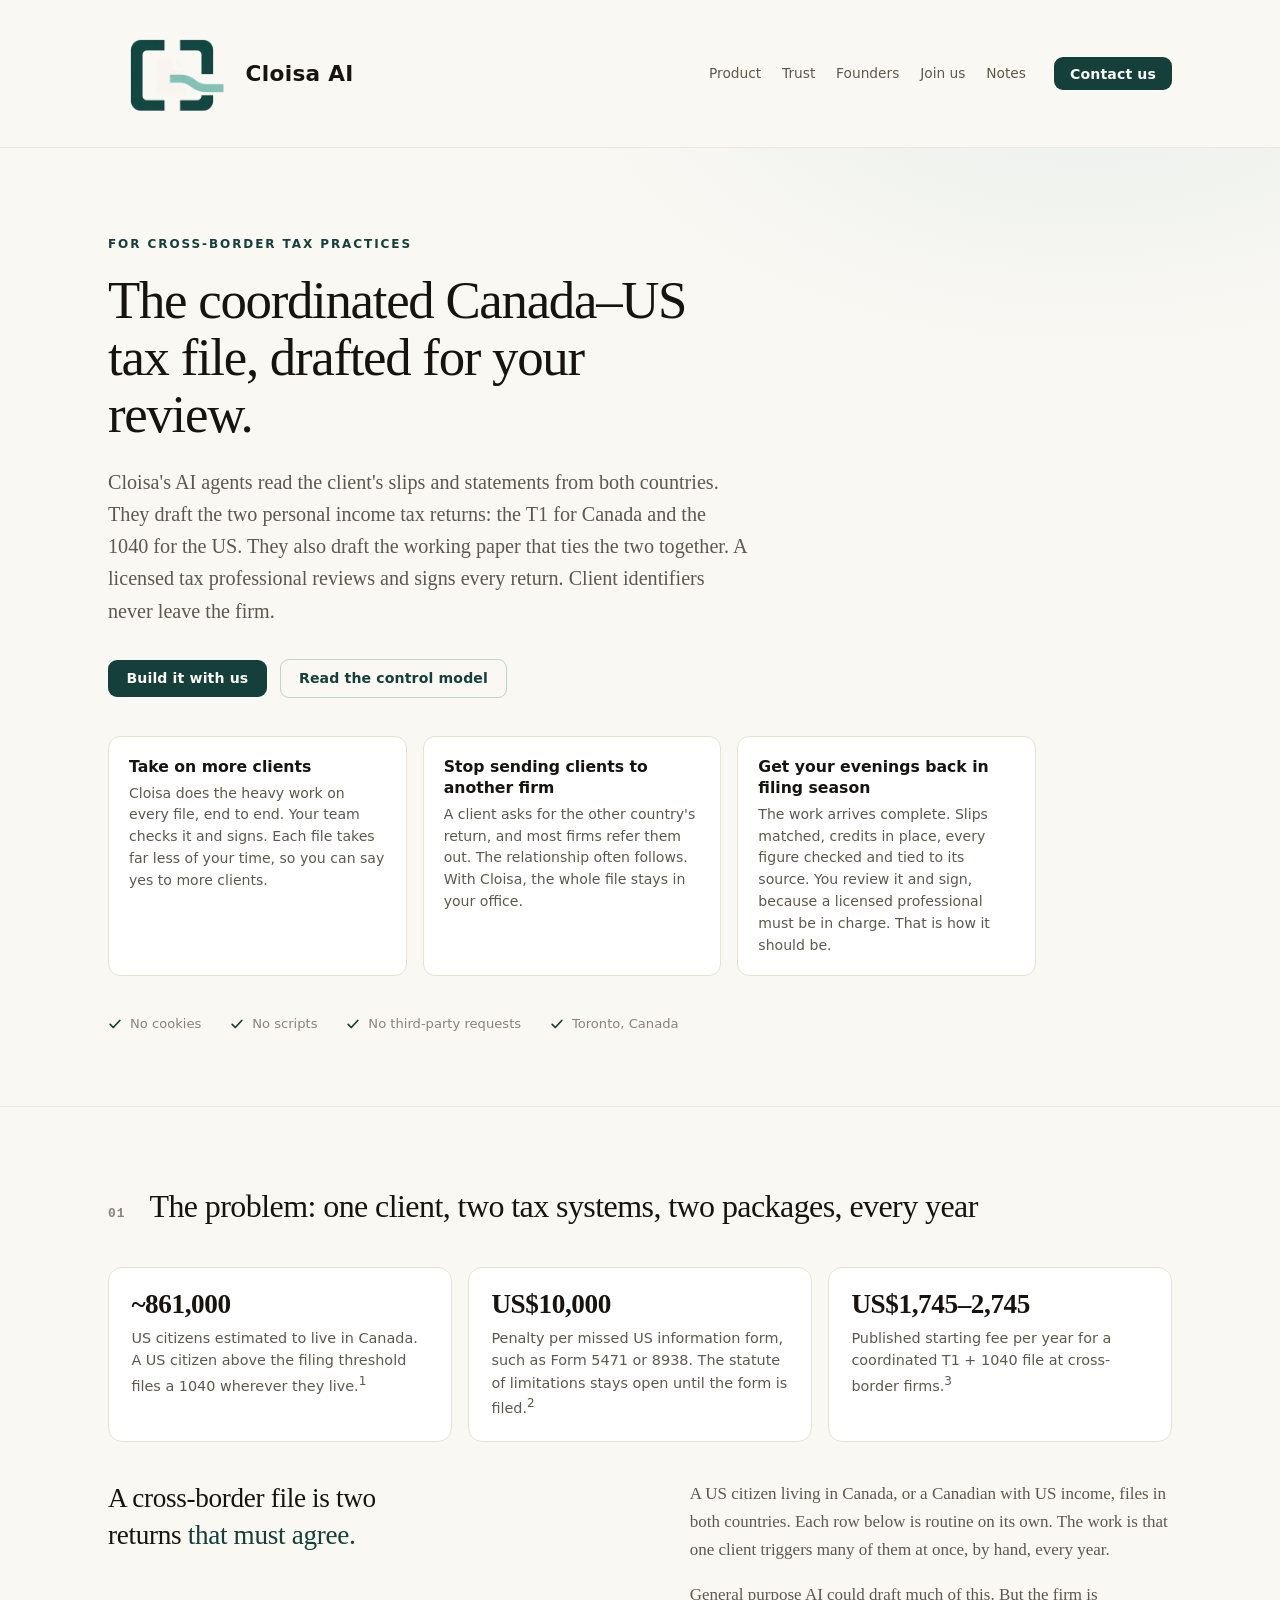
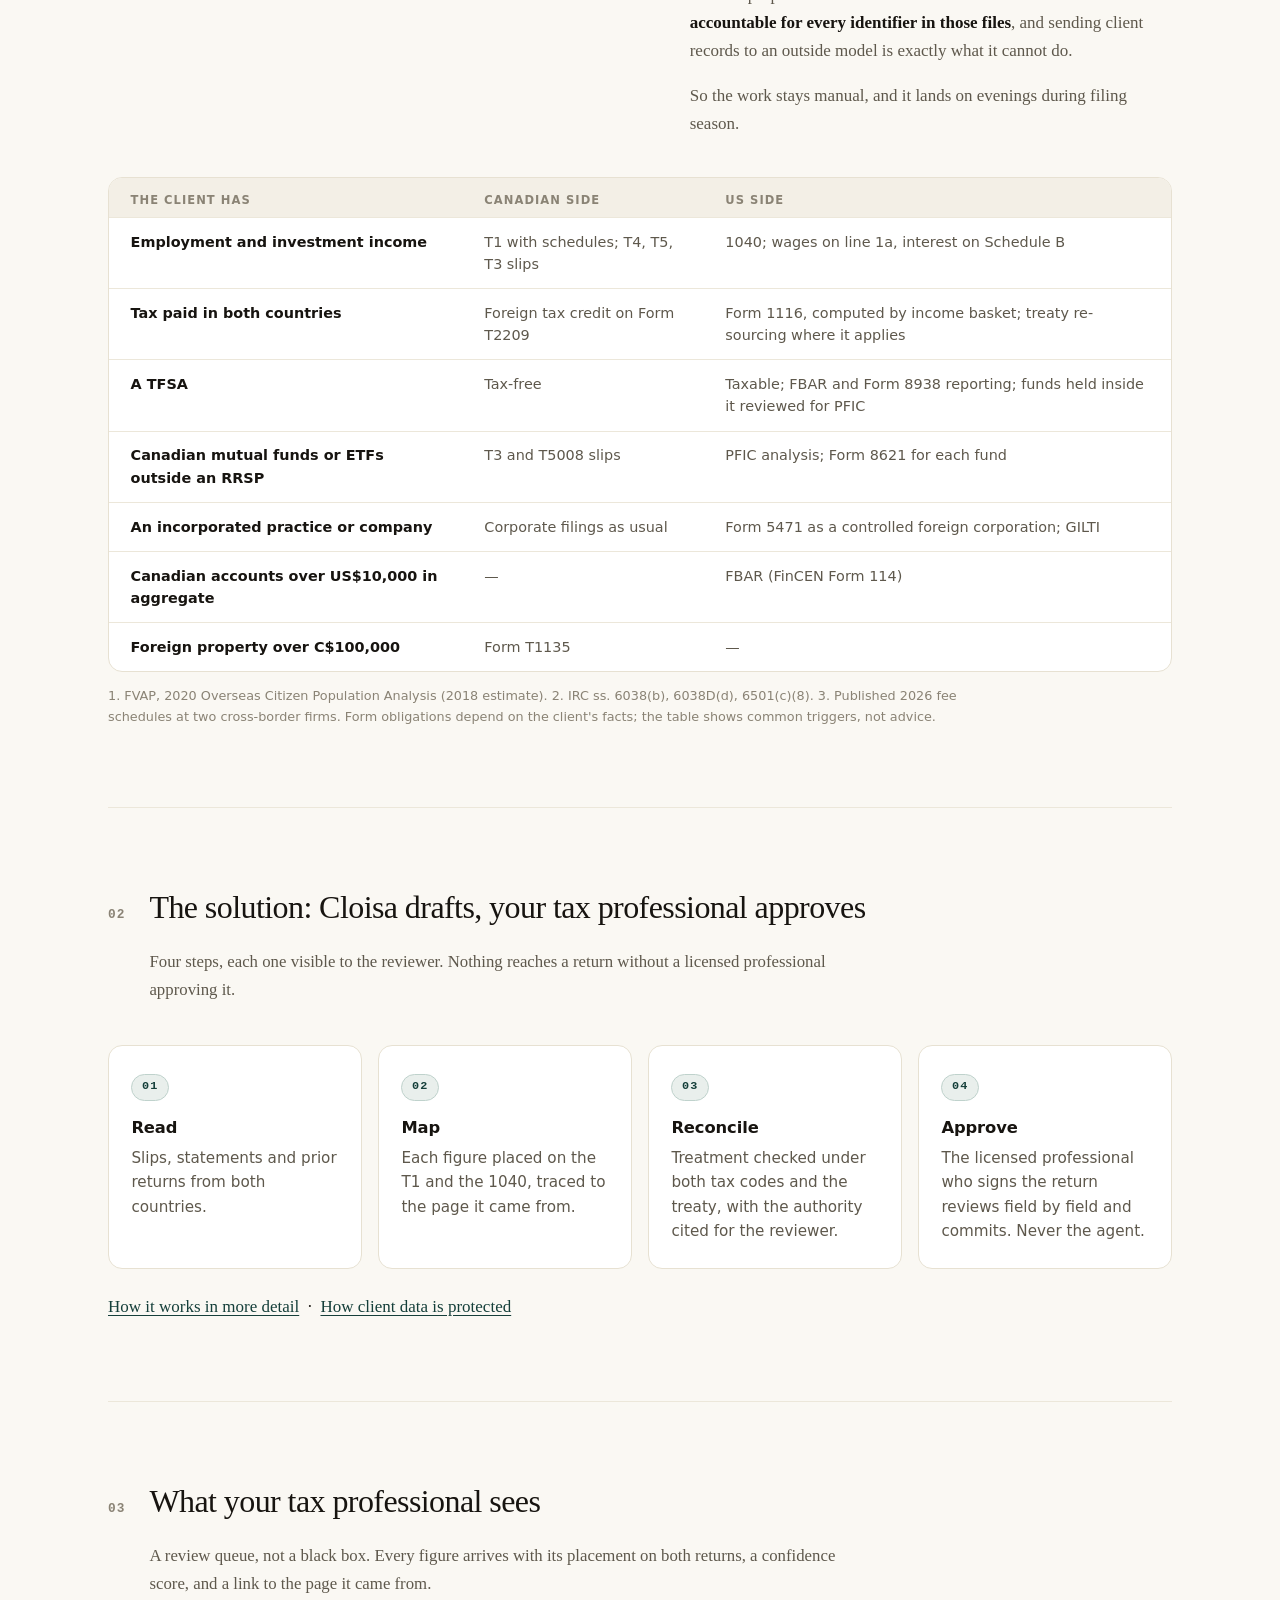
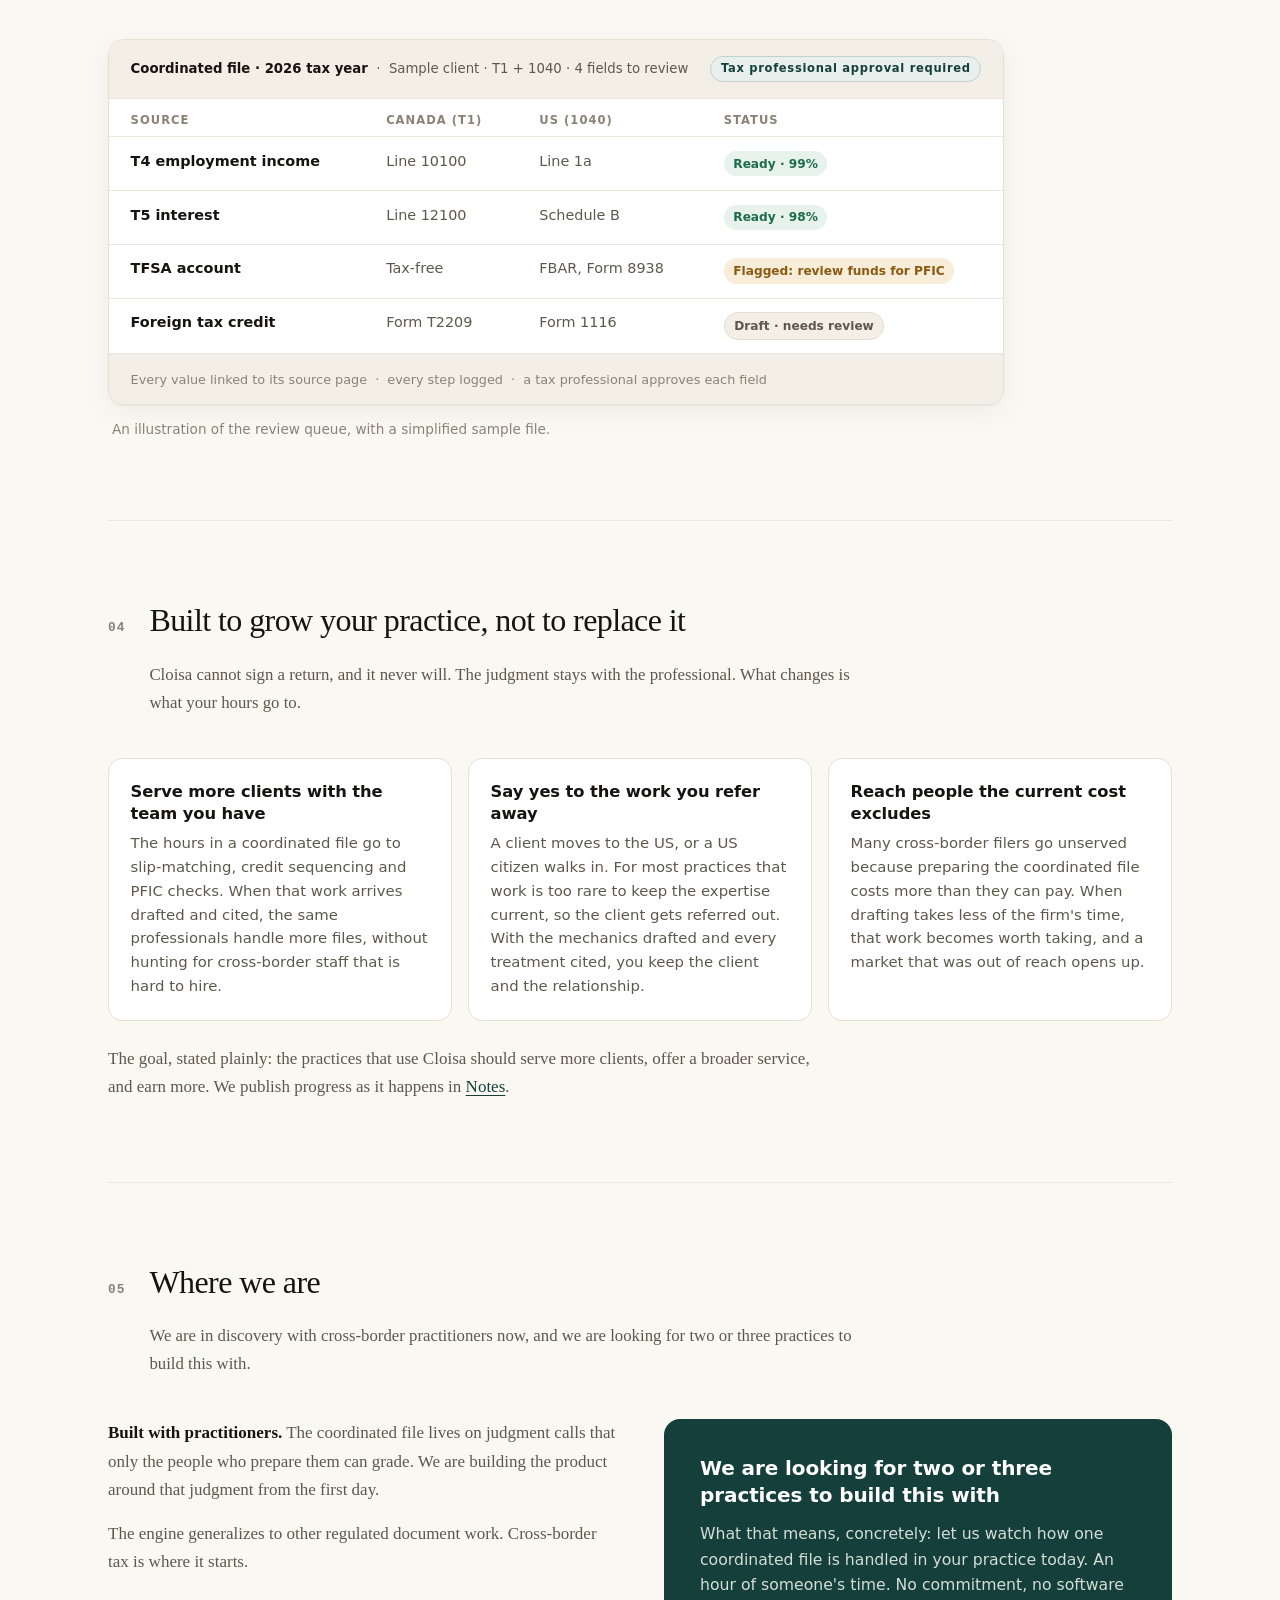
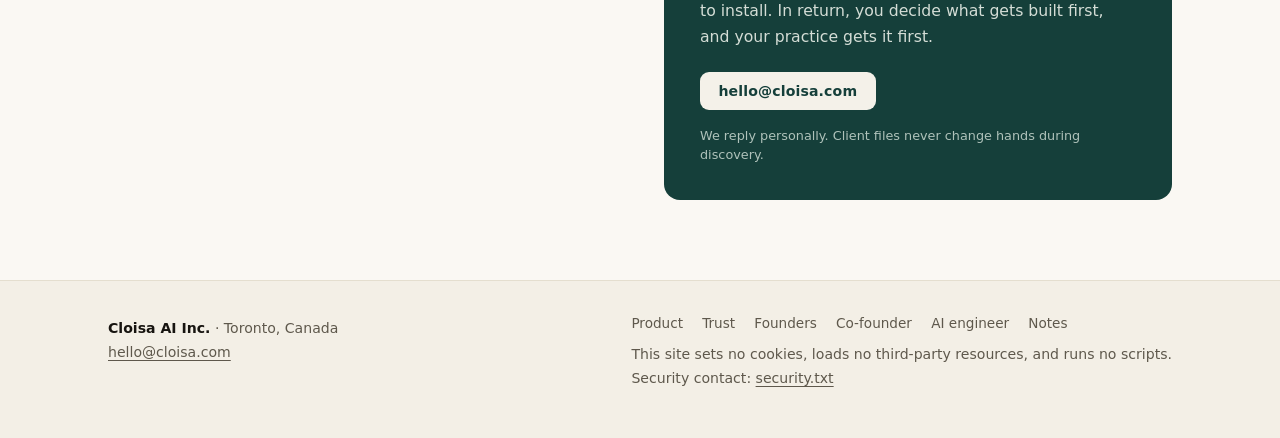
==== commit 0edd16ef: "Humanize the hero tiles; the work arrives complete Draft language undersold the product. The tiles n" ====
--- a/index.html
+++ b/index.html
@@ -68,18 +68,19 @@
       <ul class="benefit-row" aria-label="What Cloisa changes for a practice">
         <li>
           <b>Take on more clients</b>
-          <p>Cloisa prepares the first draft of each file. Every file takes your team less time,
-            so the same people can serve more clients.</p>
-        </li>
-        <li>
-          <b>Keep the clients you refer away</b>
-          <p>Today, a client who needs the other country's return often gets sent to another
-            firm. With the draft done and checked, you can keep that client.</p>
+          <p>Cloisa does the heavy work on every file, end to end. Your team checks it and
+            signs. Each file takes far less of your time, so you can say yes to more clients.</p>
+        </li>
+        <li>
+          <b>Stop sending clients to another firm</b>
+          <p>A client asks for the other country's return, and most firms refer them out. The
+            relationship often follows. With Cloisa, the whole file stays in your office.</p>
         </li>
         <li>
           <b>Get your evenings back in filing season</b>
-          <p>The slow work, matching slips, lining up credits, checking funds, arrives already
-            drafted. Your team reviews it instead of starting from zero.</p>
+          <p>The work arrives complete. Slips matched, credits in place, every figure checked
+            and tied to its source. You review it and sign, because a licensed professional
+            must be in charge. That is how it should be.</p>
         </li>
       </ul>
       <ul class="quiet-claims" aria-label="Site properties">
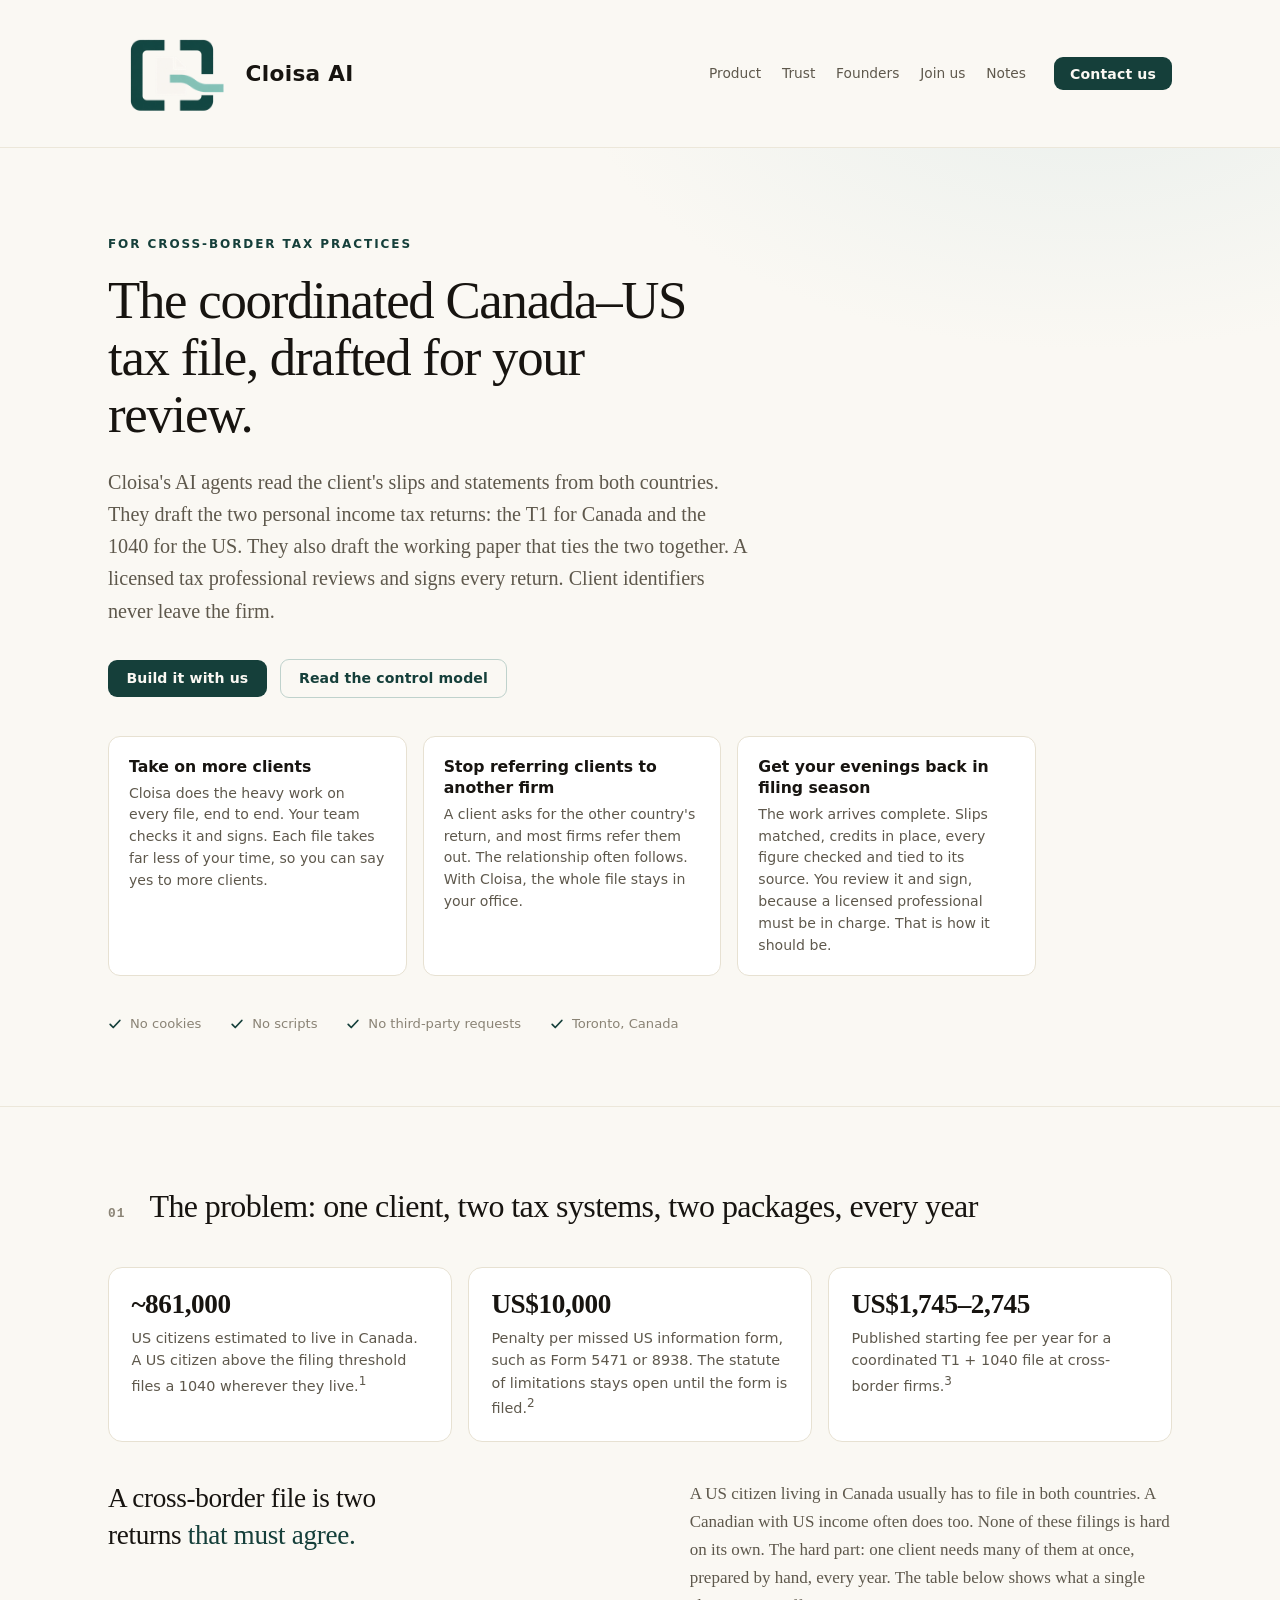
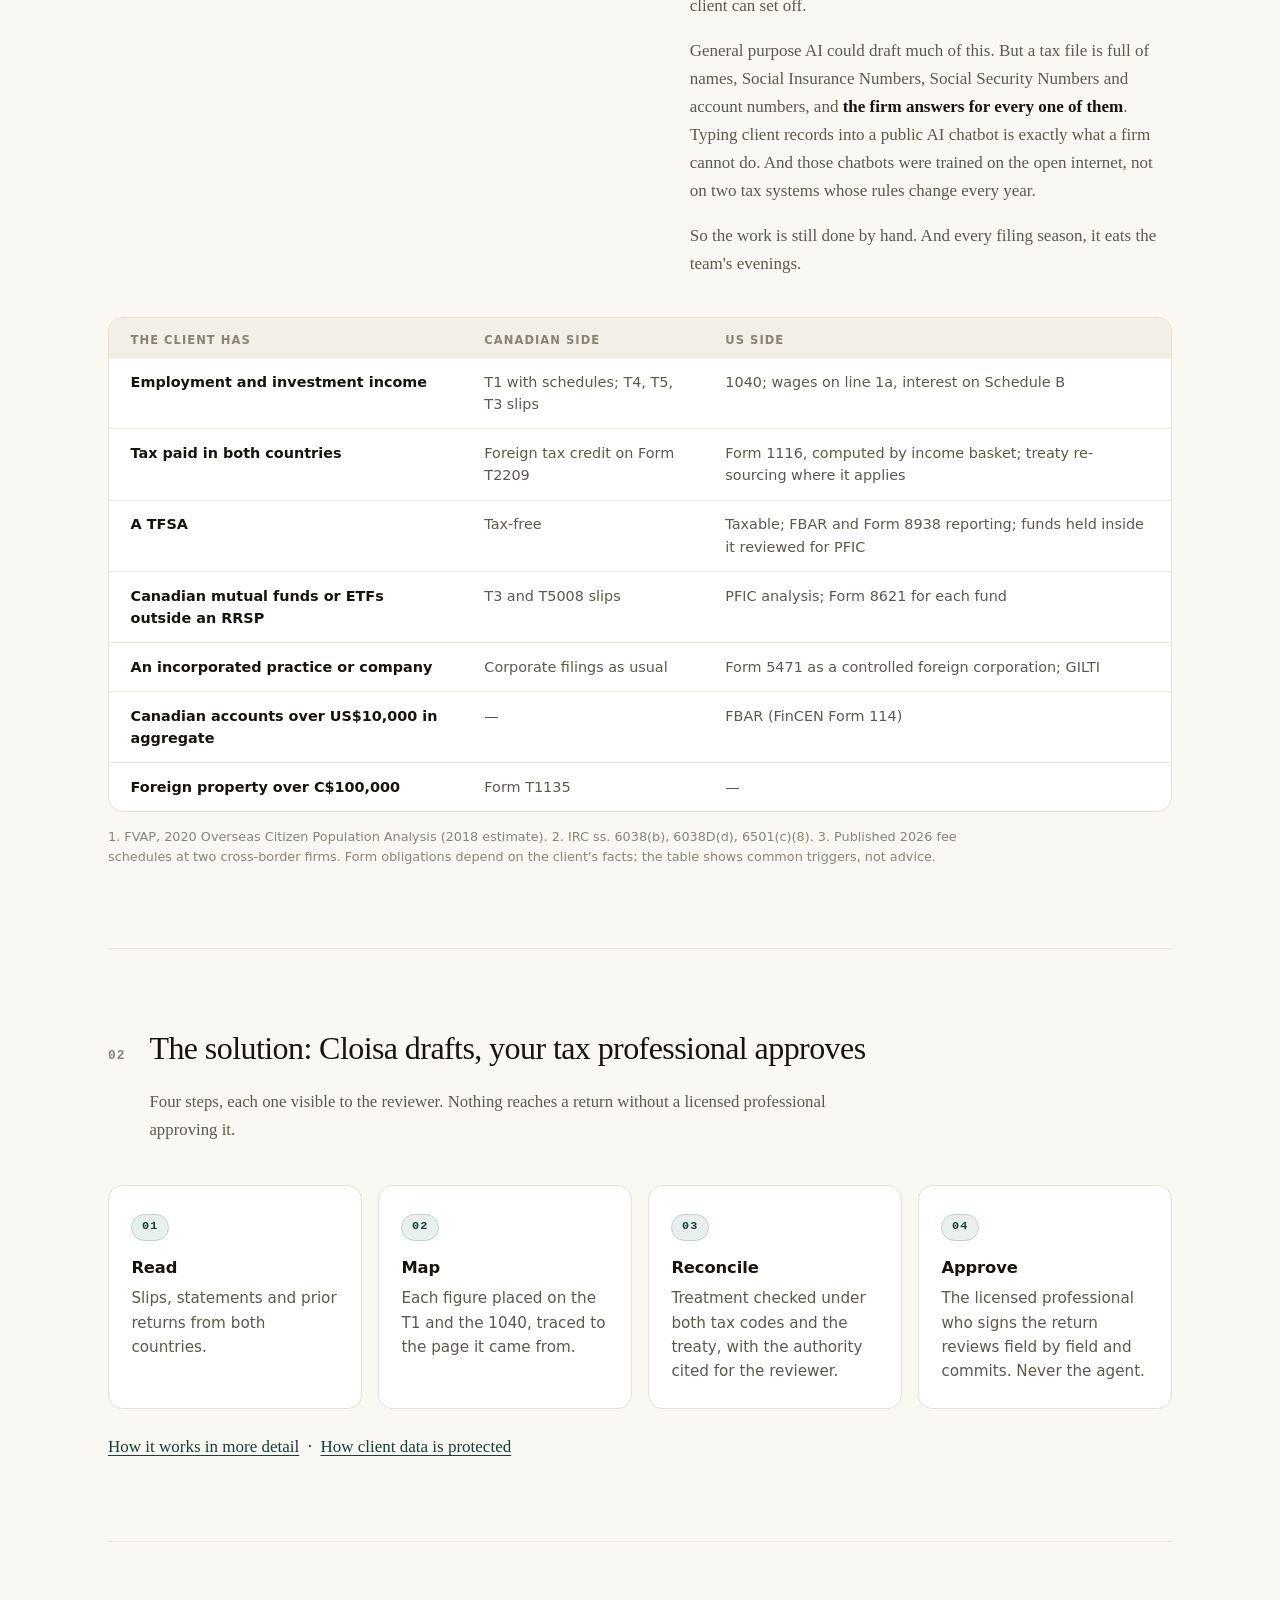
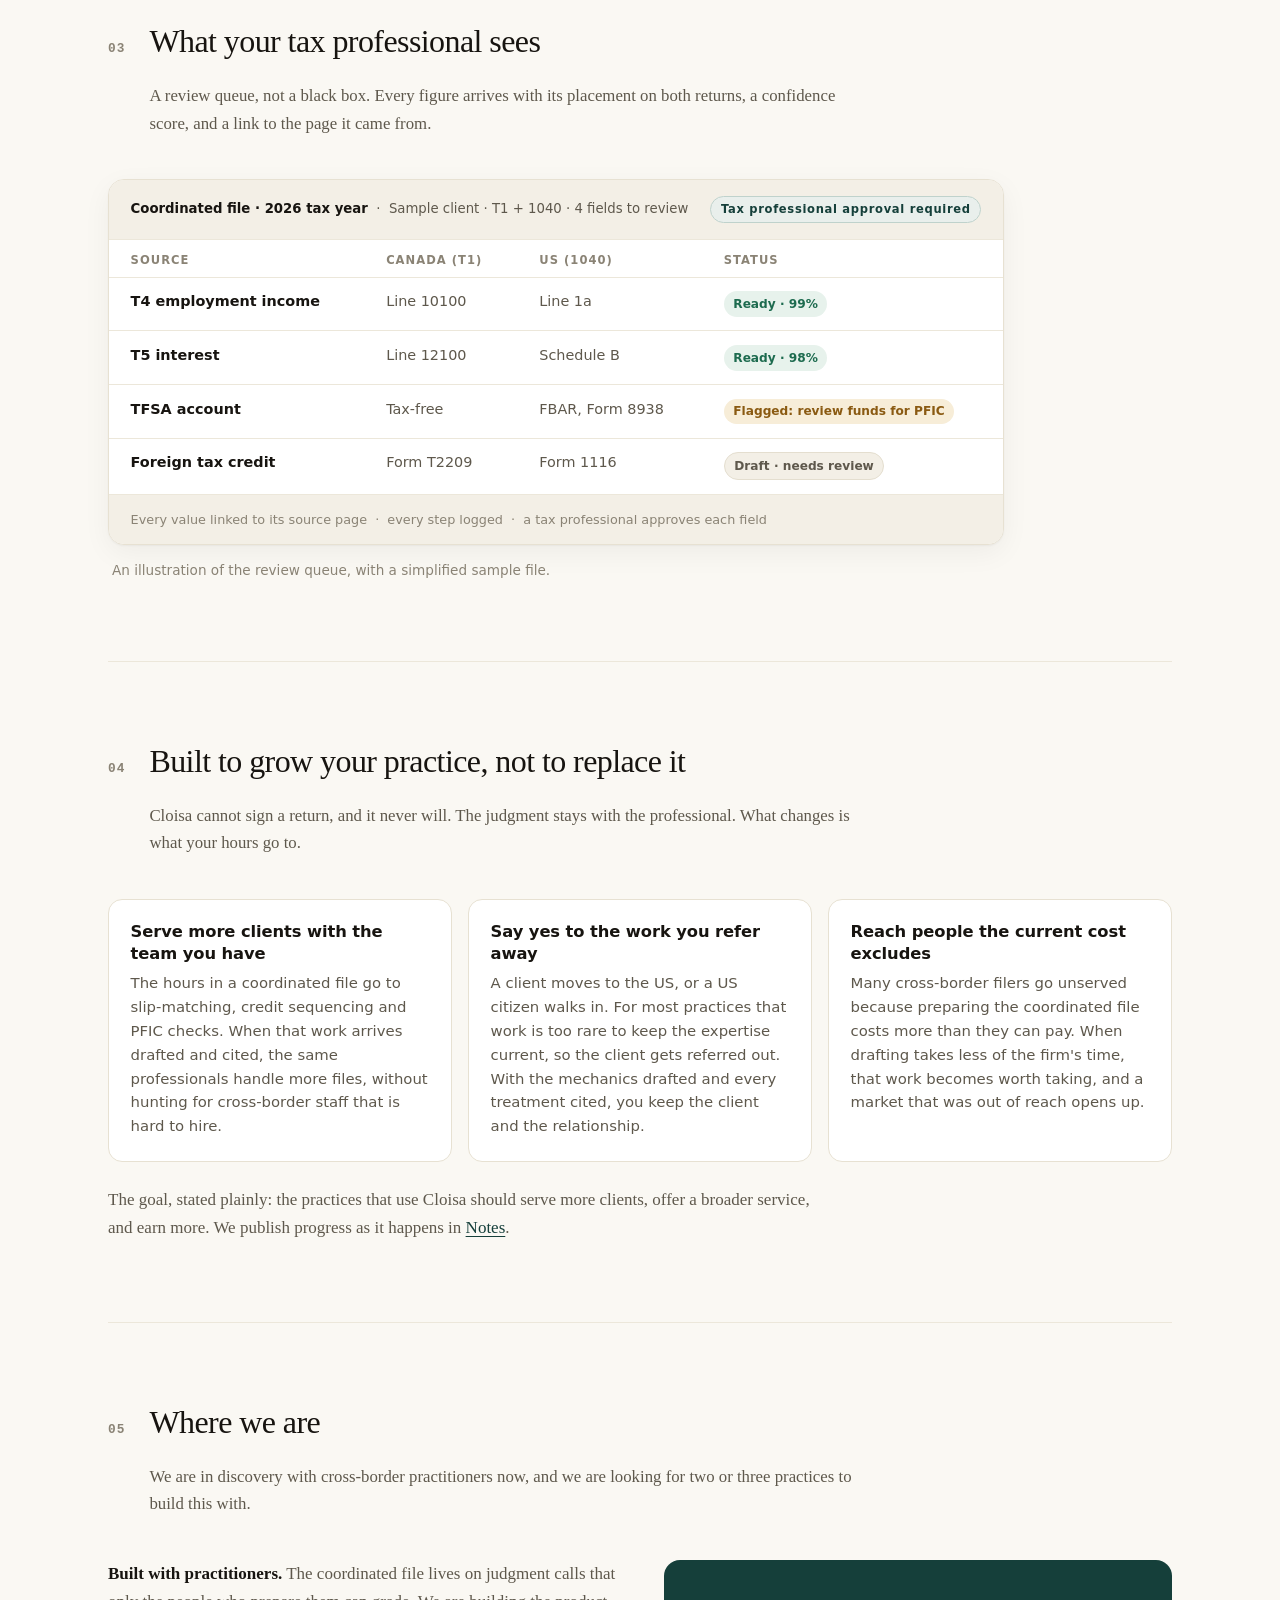
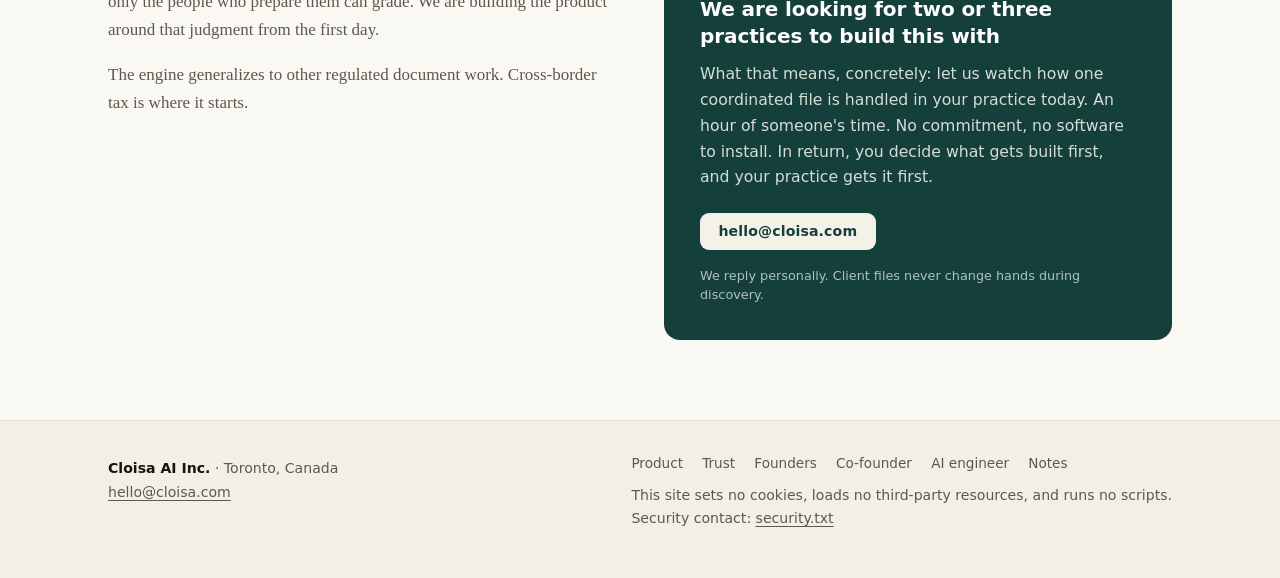
==== commit e501e60f: "Rewrite the problem section in plain spoken language Stop referring clients to another firm. Filing " ====
--- a/index.html
+++ b/index.html
@@ -72,7 +72,7 @@
             signs. Each file takes far less of your time, so you can say yes to more clients.</p>
         </li>
         <li>
-          <b>Stop sending clients to another firm</b>
+          <b>Stop referring clients to another firm</b>
           <p>A client asks for the other country's return, and most firms refer them out. The
             relationship often follows. With Cloisa, the whole file stays in your office.</p>
         </li>
@@ -121,13 +121,17 @@
         <p class="big-claim">A cross-border file is two returns
           <em>that must agree.</em></p>
         <div class="problem-copy">
-          <p>A US citizen living in Canada, or a Canadian with US income, files in both countries.
-            Each row below is routine on its own. The work is that one client triggers many of
-            them at once, by hand, every year.</p>
-          <p>General purpose AI could draft much of this. But the firm is
-            <b>accountable for every identifier in those files</b>, and sending client records to
-            an outside model is exactly what it cannot do.</p>
-          <p>So the work stays manual, and it lands on evenings during filing season.</p>
+          <p>A US citizen living in Canada usually has to file in both countries. A Canadian
+            with US income often does too. None of these filings is hard on its own. The hard
+            part: one client needs many of them at once, prepared by hand, every year. The
+            table below shows what a single client can set off.</p>
+          <p>General purpose AI could draft much of this. But a tax file is full of names,
+            Social Insurance Numbers, Social Security Numbers and account numbers, and
+            <b>the firm answers for every one of them</b>. Typing client records into a public
+            AI chatbot is exactly what a firm cannot do. And those chatbots were trained on the
+            open internet, not on two tax systems whose rules change every year.</p>
+          <p>So the work is still done by hand. And every filing season, it eats the team's
+            evenings.</p>
         </div>
       </div>
 
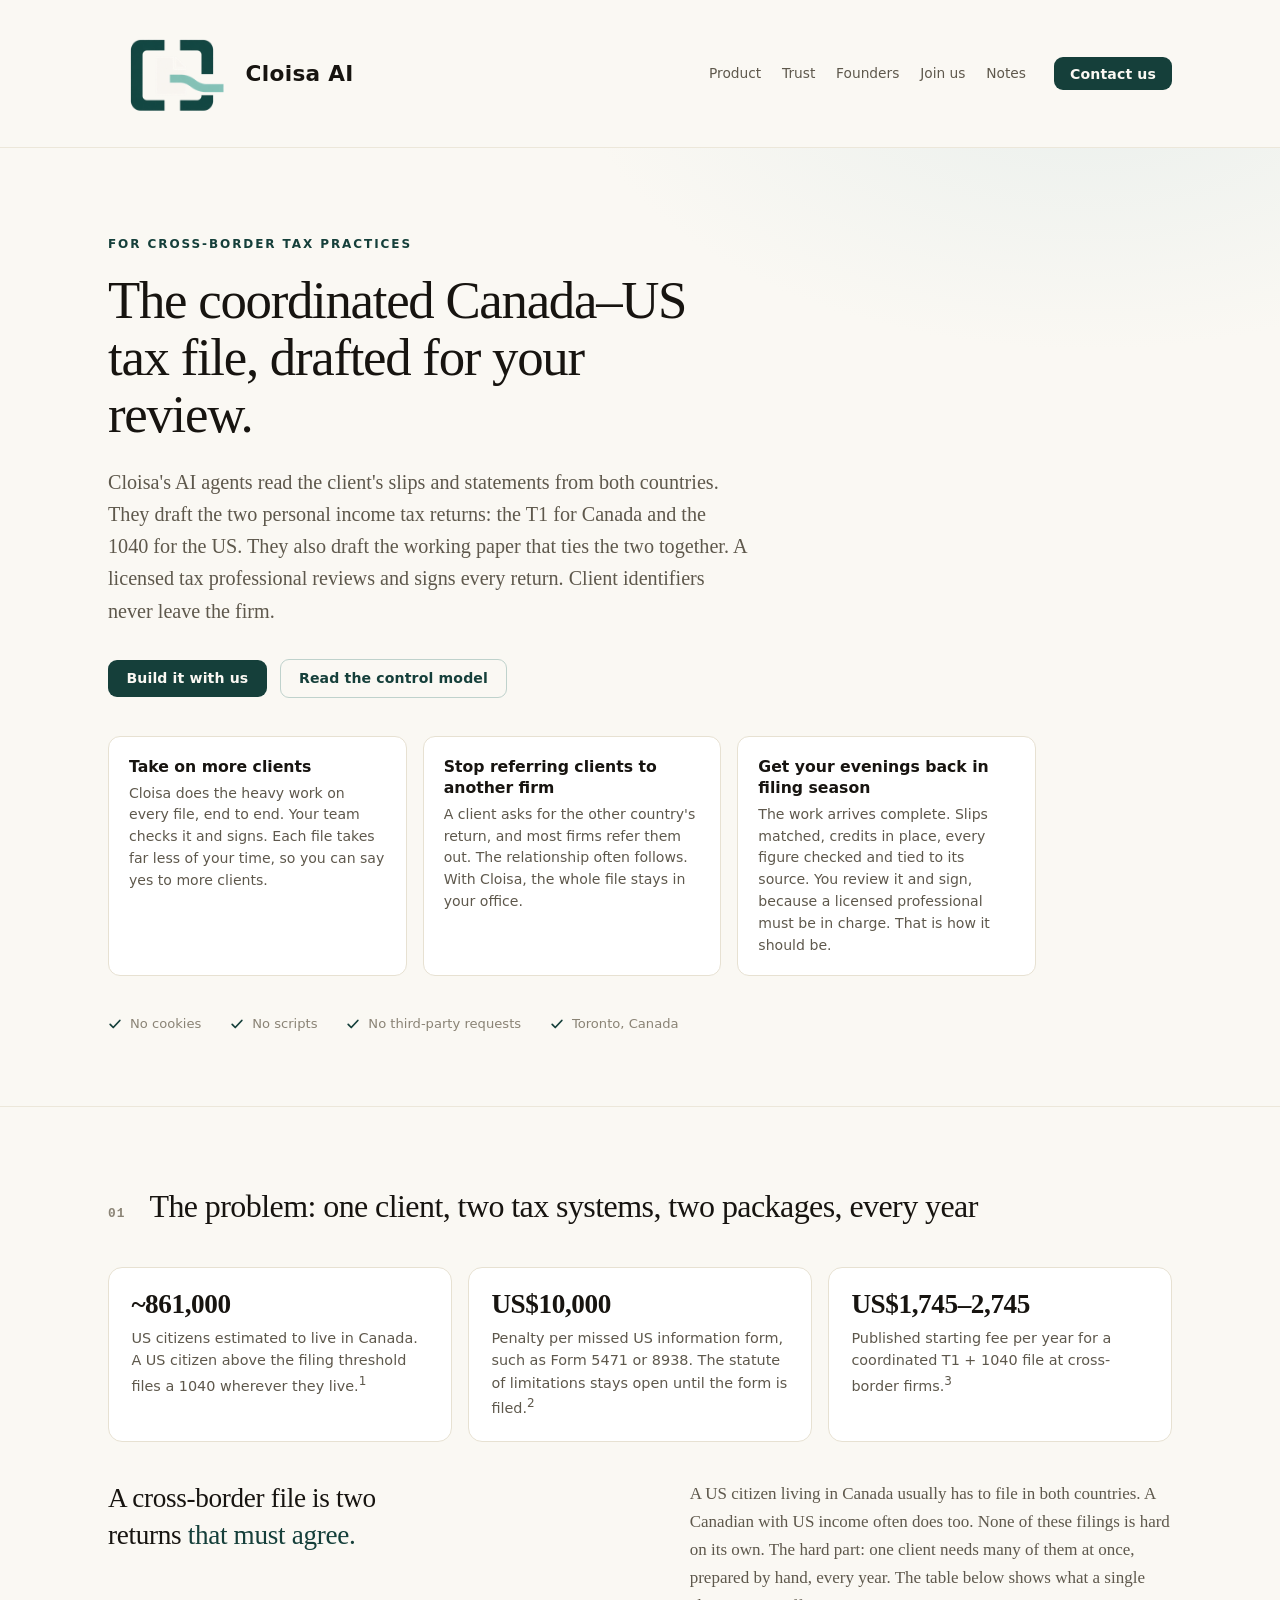
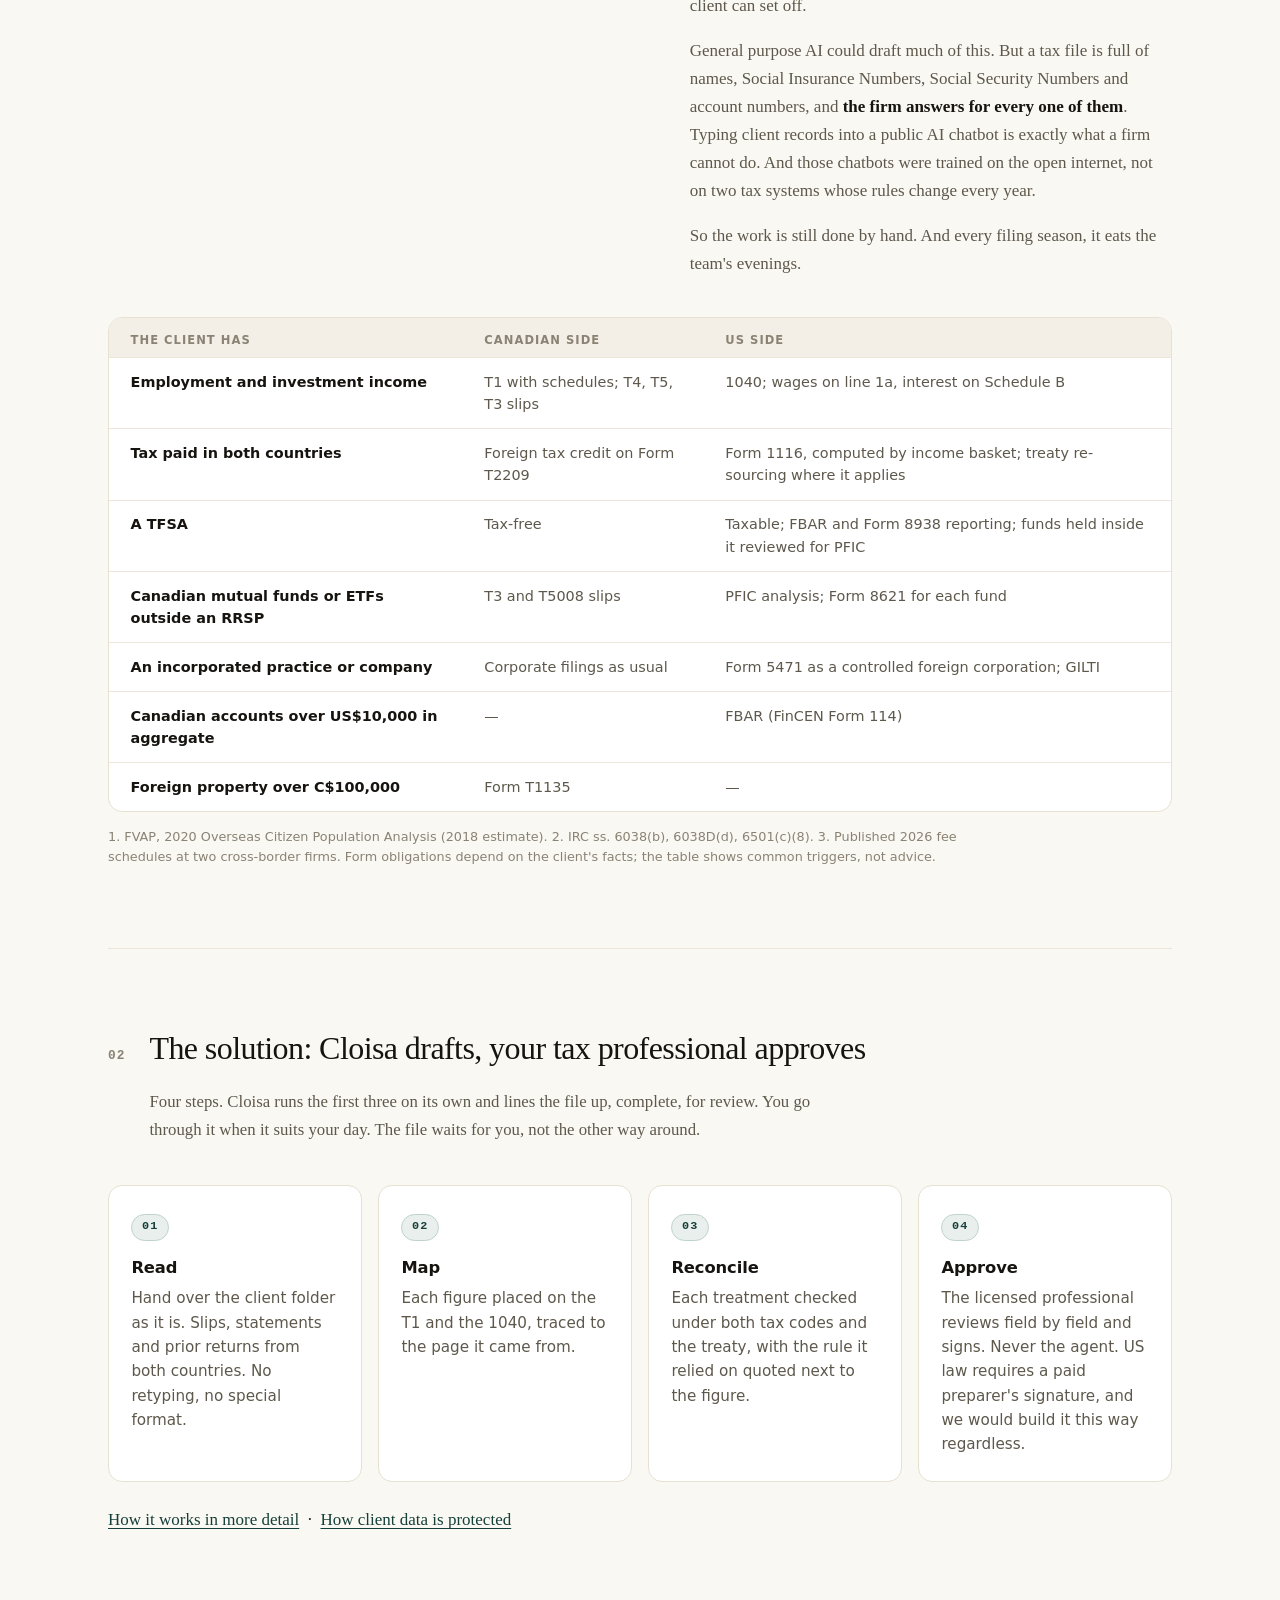
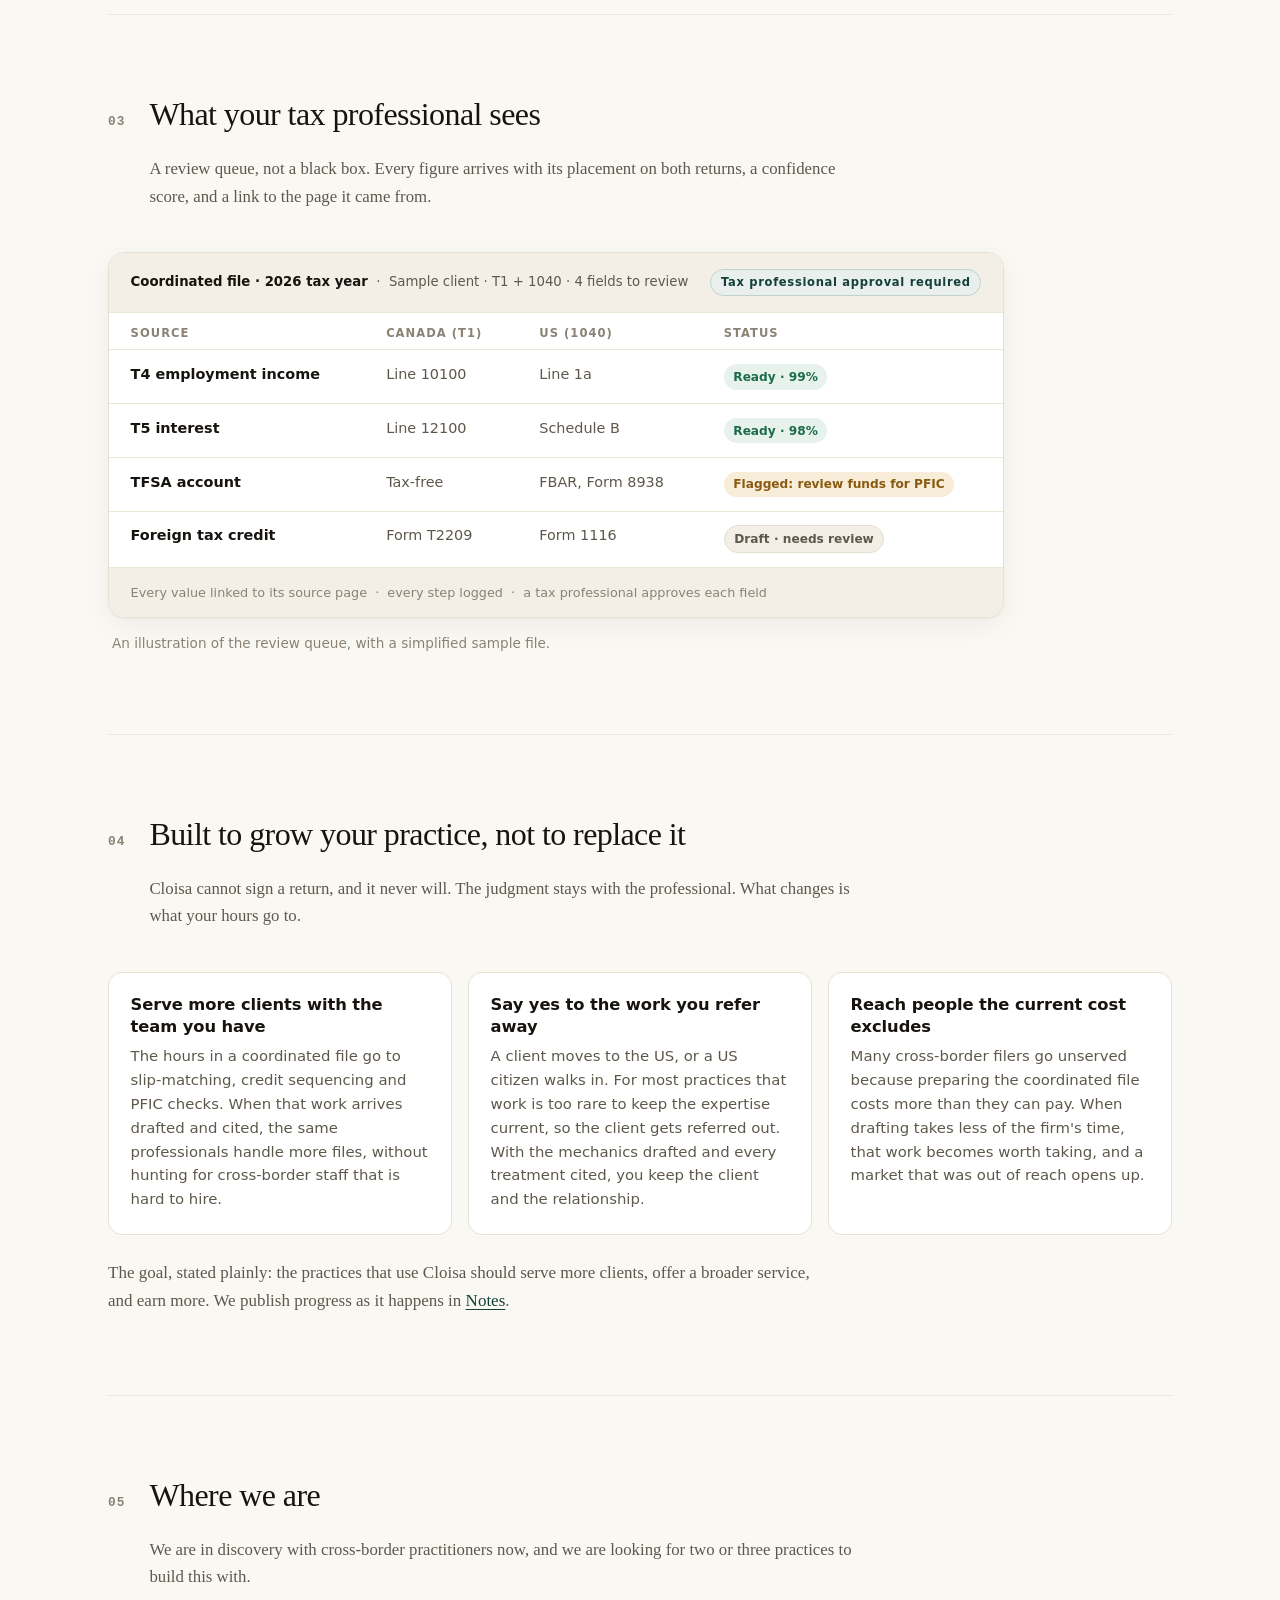
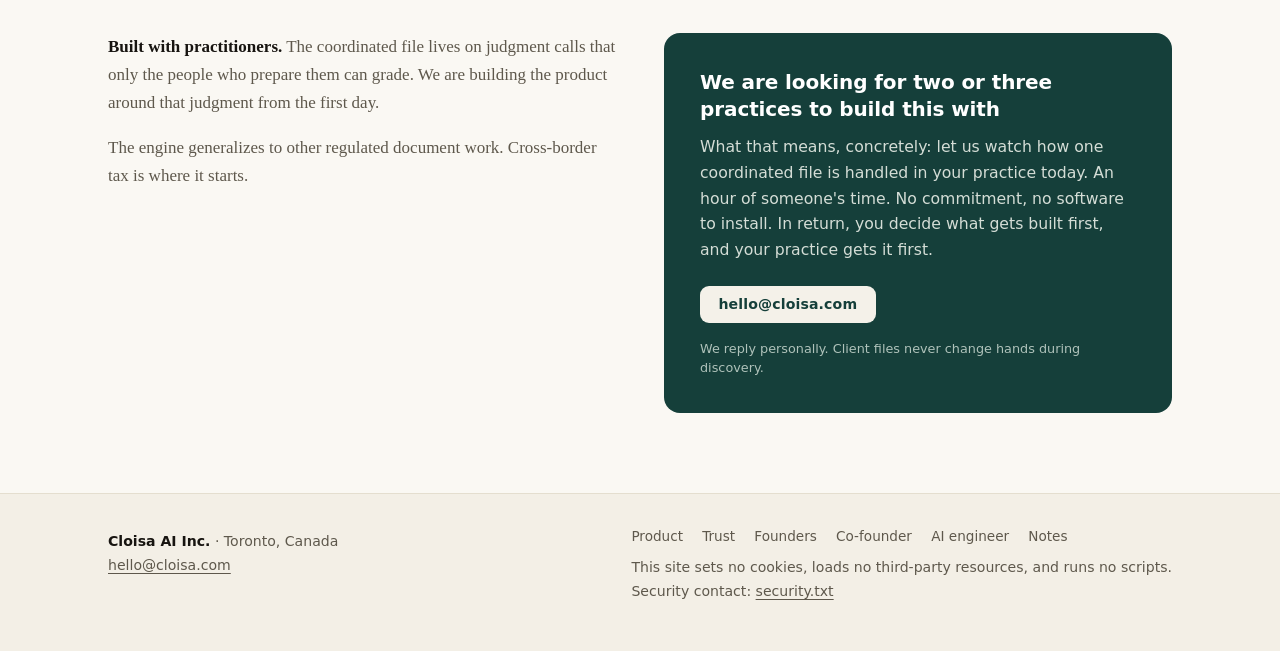
==== commit 406cbe8c: "Solution section: relief, not gatekeeping The lede now says the file waits for the professional, not" ====
--- a/index.html
+++ b/index.html
@@ -191,13 +191,15 @@
       <div class="sec-head">
         <span class="sec-num" aria-hidden="true">02</span>
         <h2 id="how-h">The solution: Cloisa drafts, your tax professional approves</h2>
-        <p class="sec-lede">Four steps, each one visible to the reviewer. Nothing reaches a return
-          without a licensed professional approving it.</p>
+        <p class="sec-lede">Four steps. Cloisa runs the first three on its own and lines the
+          file up, complete, for review. You go through it when it suits your day. The file
+          waits for you, not the other way around.</p>
       </div>
       <ol class="steps">
         <li>
           <h3>Read</h3>
-          <p>Slips, statements and prior returns from both countries.</p>
+          <p>Hand over the client folder as it is. Slips, statements and prior returns from
+            both countries. No retyping, no special format.</p>
         </li>
         <li>
           <h3>Map</h3>
@@ -205,12 +207,14 @@
         </li>
         <li>
           <h3>Reconcile</h3>
-          <p>Treatment checked under both tax codes and the treaty, with the authority cited for
-            the reviewer.</p>
+          <p>Each treatment checked under both tax codes and the treaty, with the rule it
+            relied on quoted next to the figure.</p>
         </li>
         <li>
           <h3>Approve</h3>
-          <p>The licensed professional who signs the return reviews field by field and commits. Never the agent.</p>
+          <p>The licensed professional reviews field by field and signs. Never the agent. US
+            law requires a paid preparer's signature, and we would build it this way
+            regardless.</p>
         </li>
       </ol>
       <p style="margin-top:1.5rem"><a href="/product/">How it works in more detail</a> &nbsp;·&nbsp;
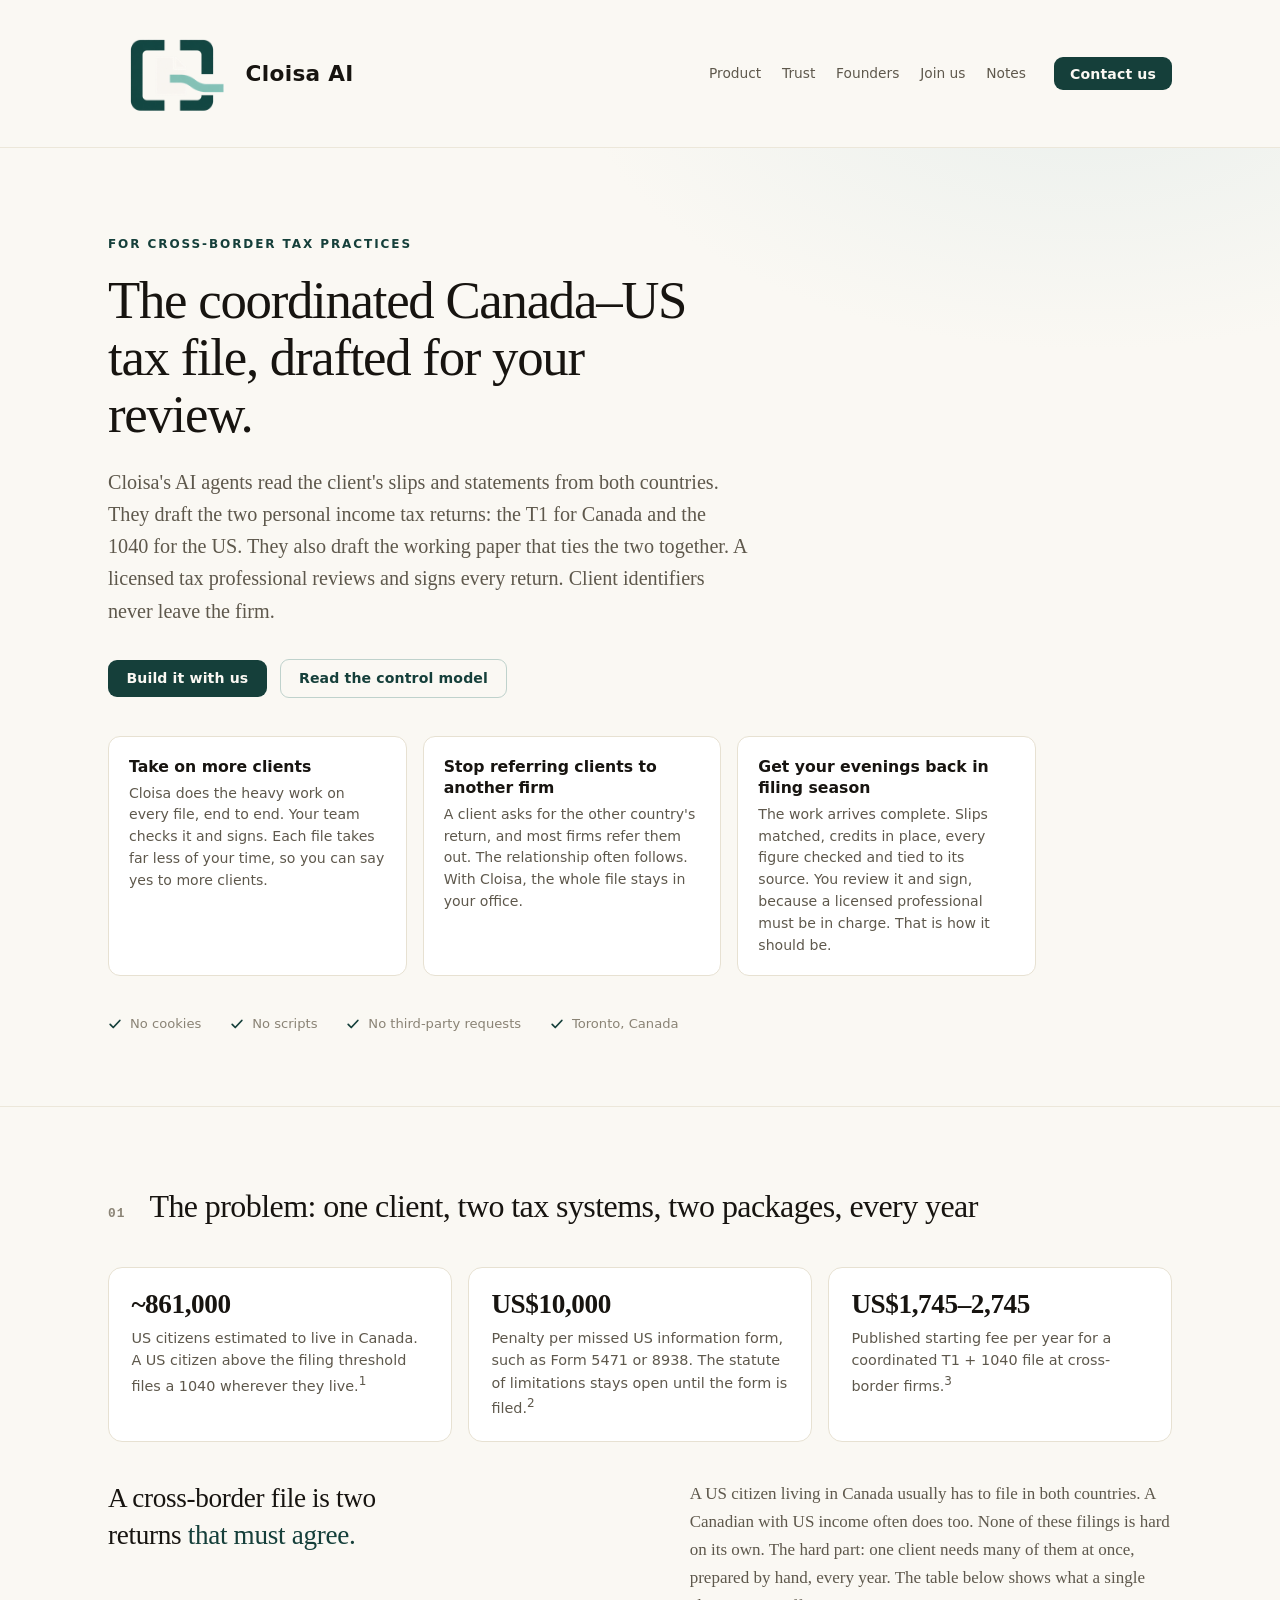
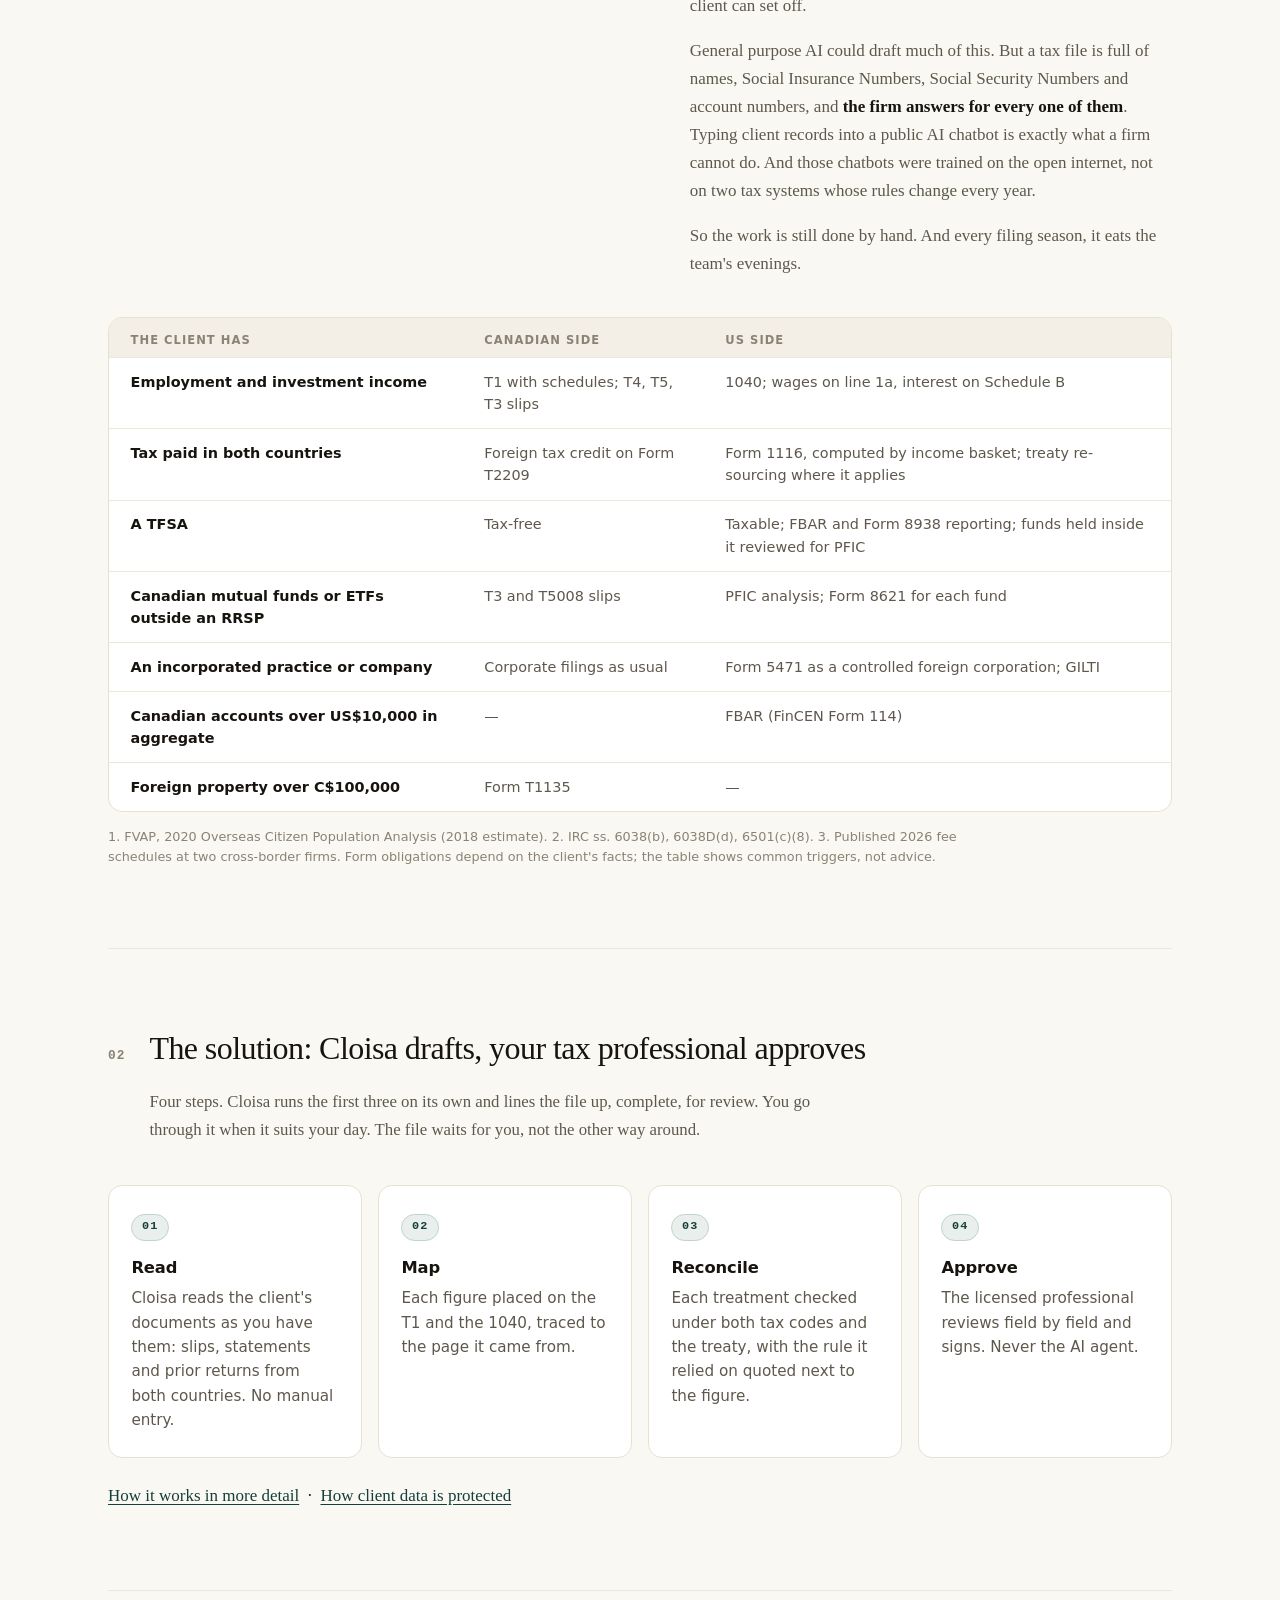
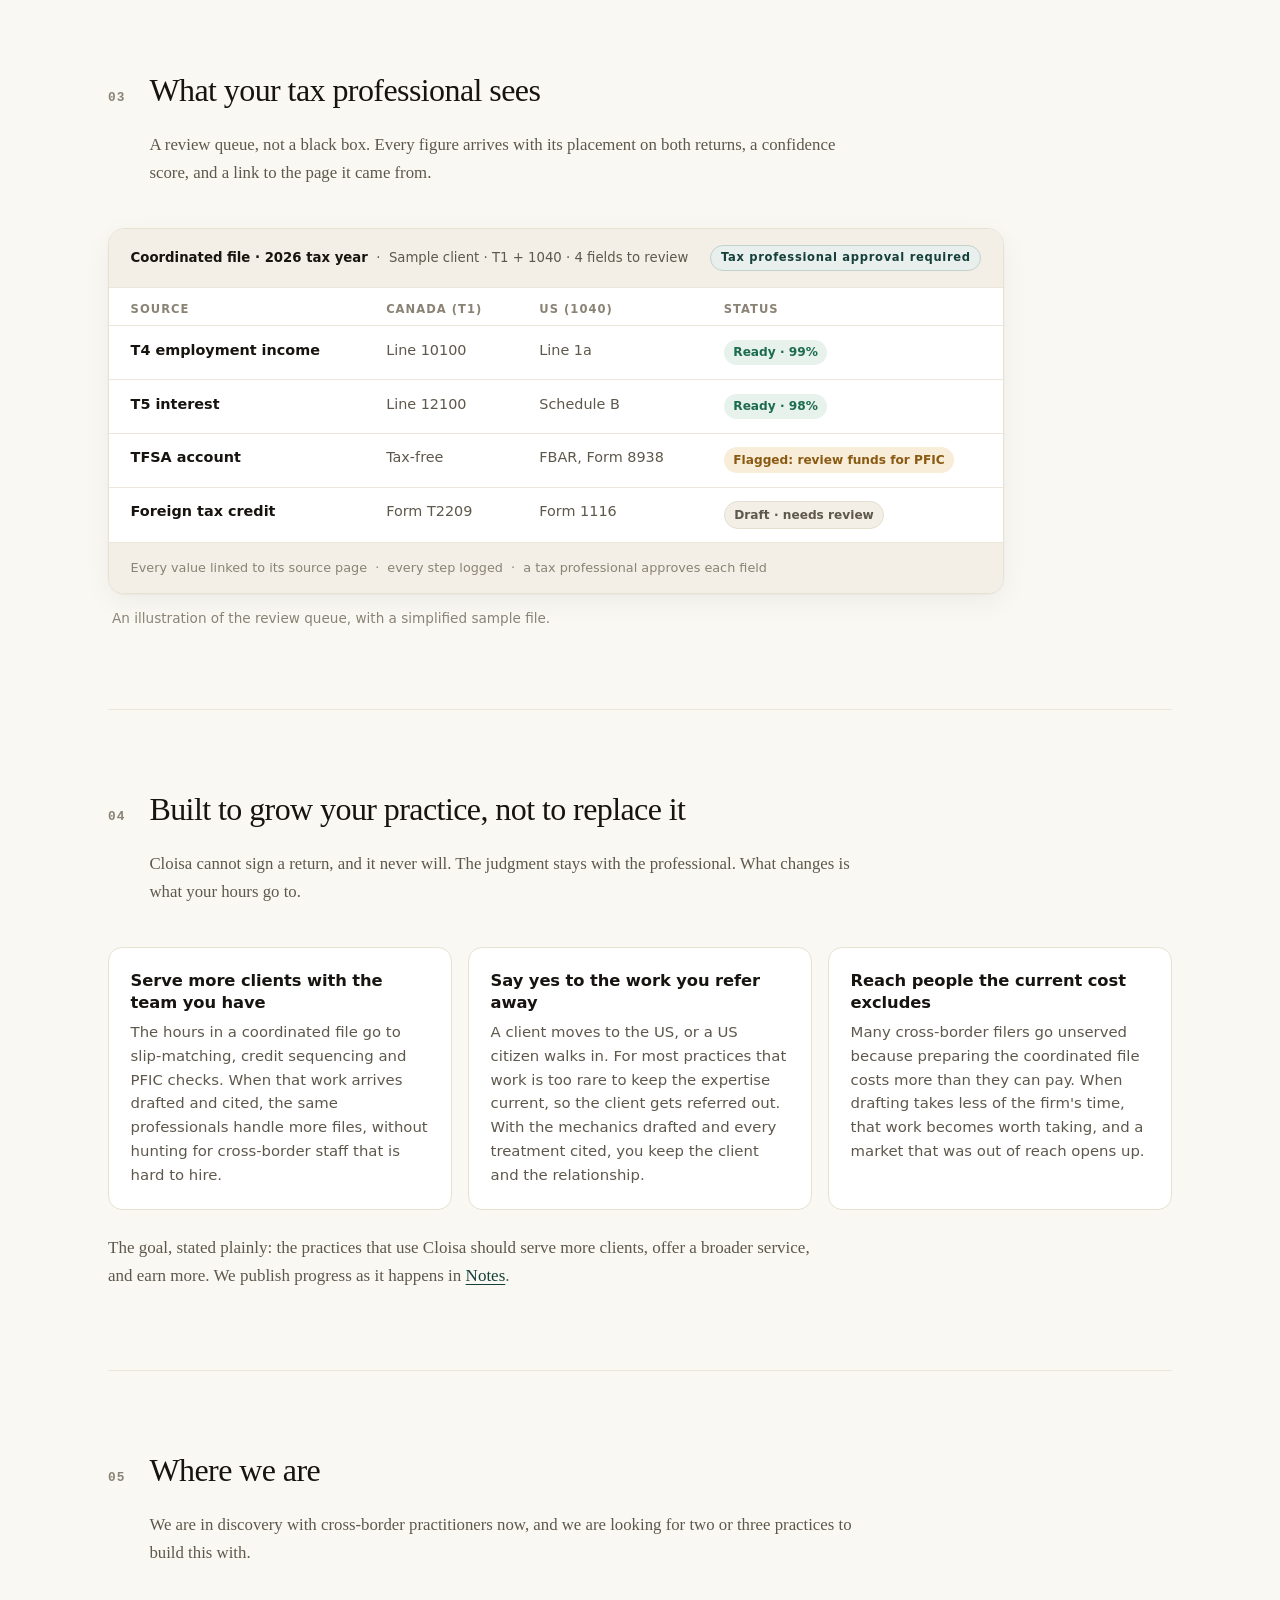
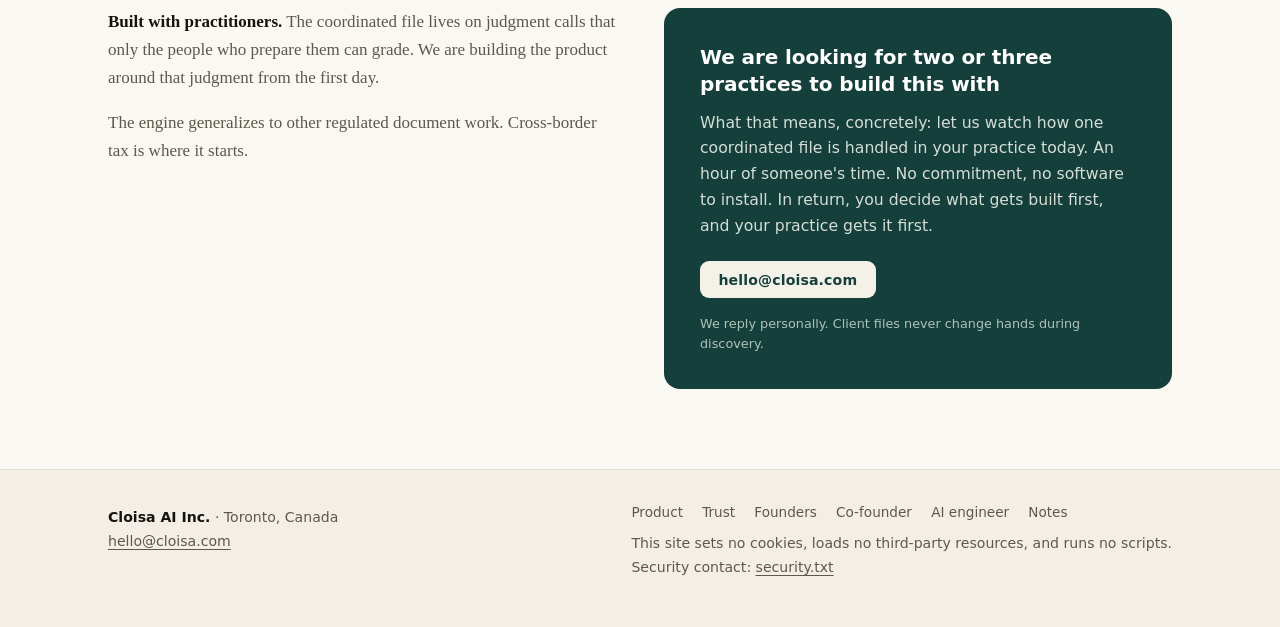
==== commit 217dec95: "Step cards: plainer Read, Never the AI agent, drop the law line Read now says what happens instead o" ====
--- a/index.html
+++ b/index.html
@@ -198,8 +198,8 @@
       <ol class="steps">
         <li>
           <h3>Read</h3>
-          <p>Hand over the client folder as it is. Slips, statements and prior returns from
-            both countries. No retyping, no special format.</p>
+          <p>Cloisa reads the client's documents as you have them: slips, statements and prior
+            returns from both countries. No manual entry.</p>
         </li>
         <li>
           <h3>Map</h3>
@@ -212,9 +212,8 @@
         </li>
         <li>
           <h3>Approve</h3>
-          <p>The licensed professional reviews field by field and signs. Never the agent. US
-            law requires a paid preparer's signature, and we would build it this way
-            regardless.</p>
+          <p>The licensed professional reviews field by field and signs. Never the AI
+            agent.</p>
         </li>
       </ol>
       <p style="margin-top:1.5rem"><a href="/product/">How it works in more detail</a> &nbsp;·&nbsp;
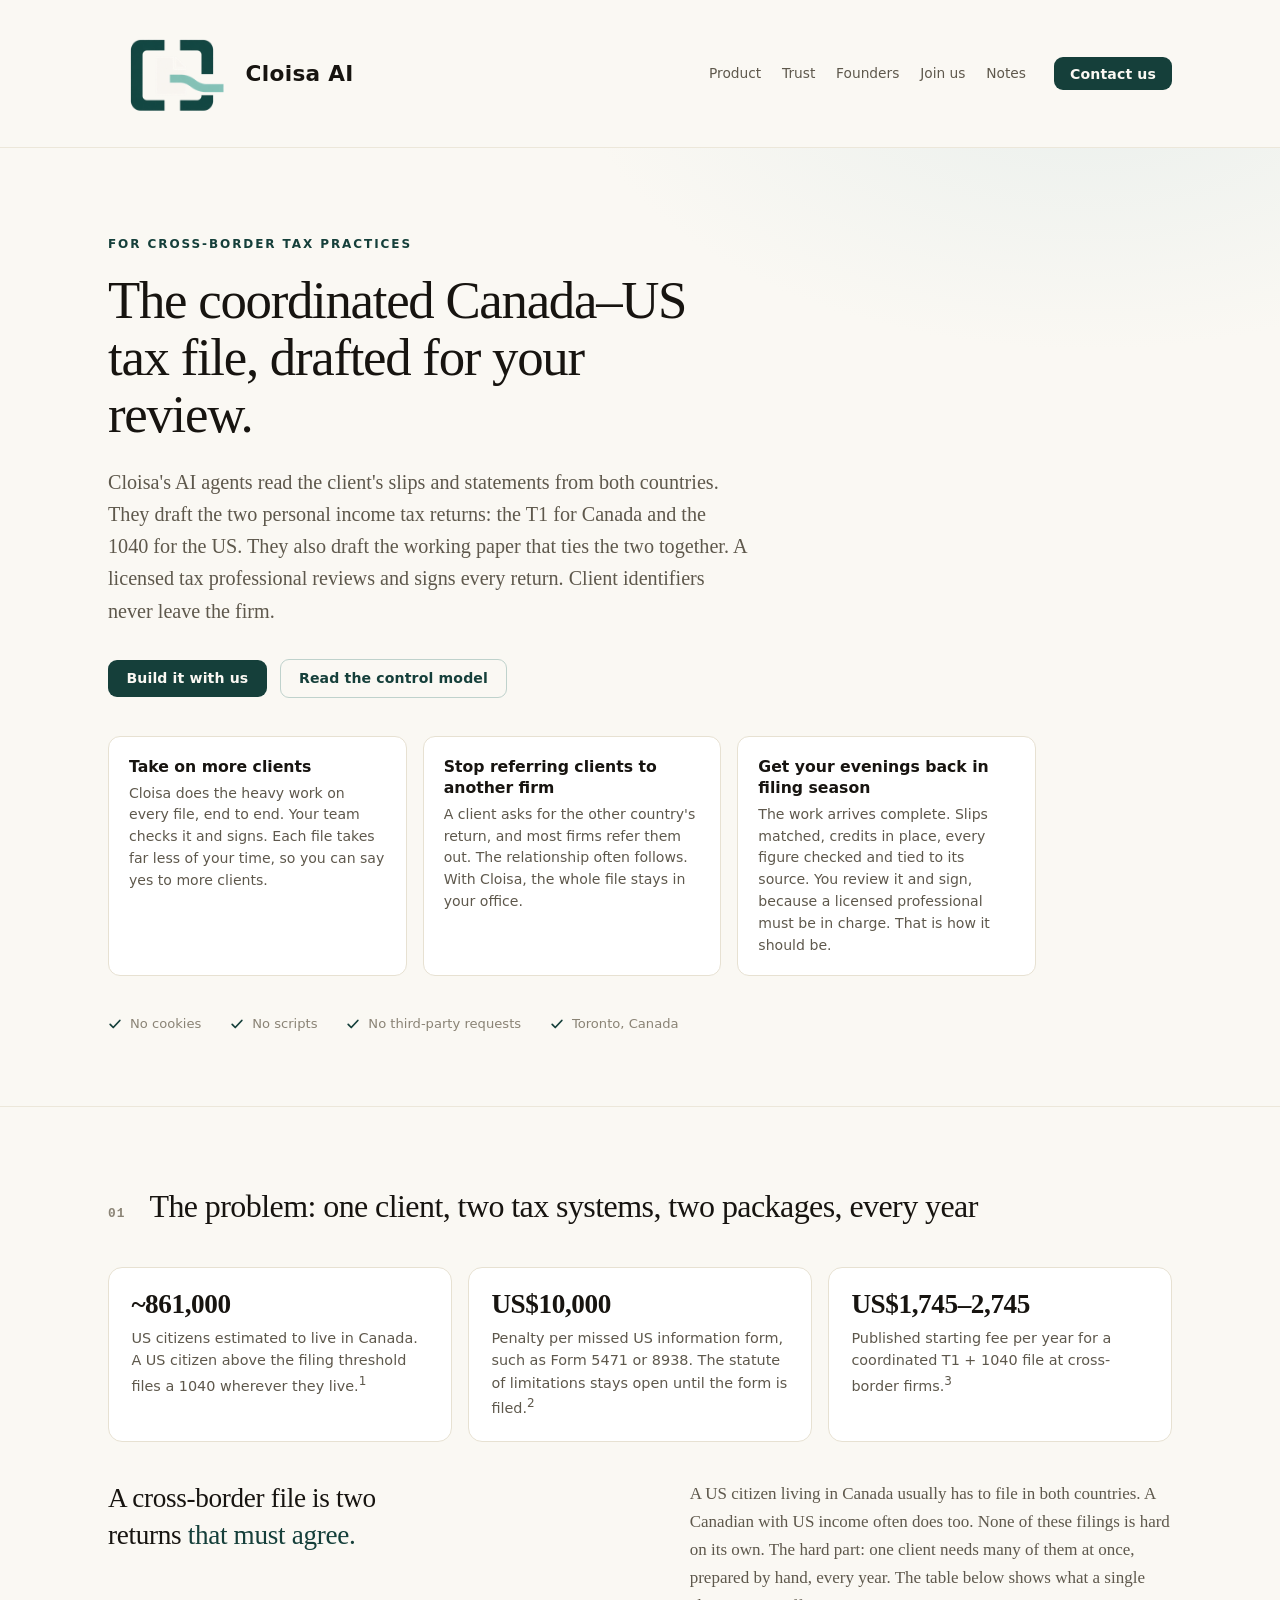
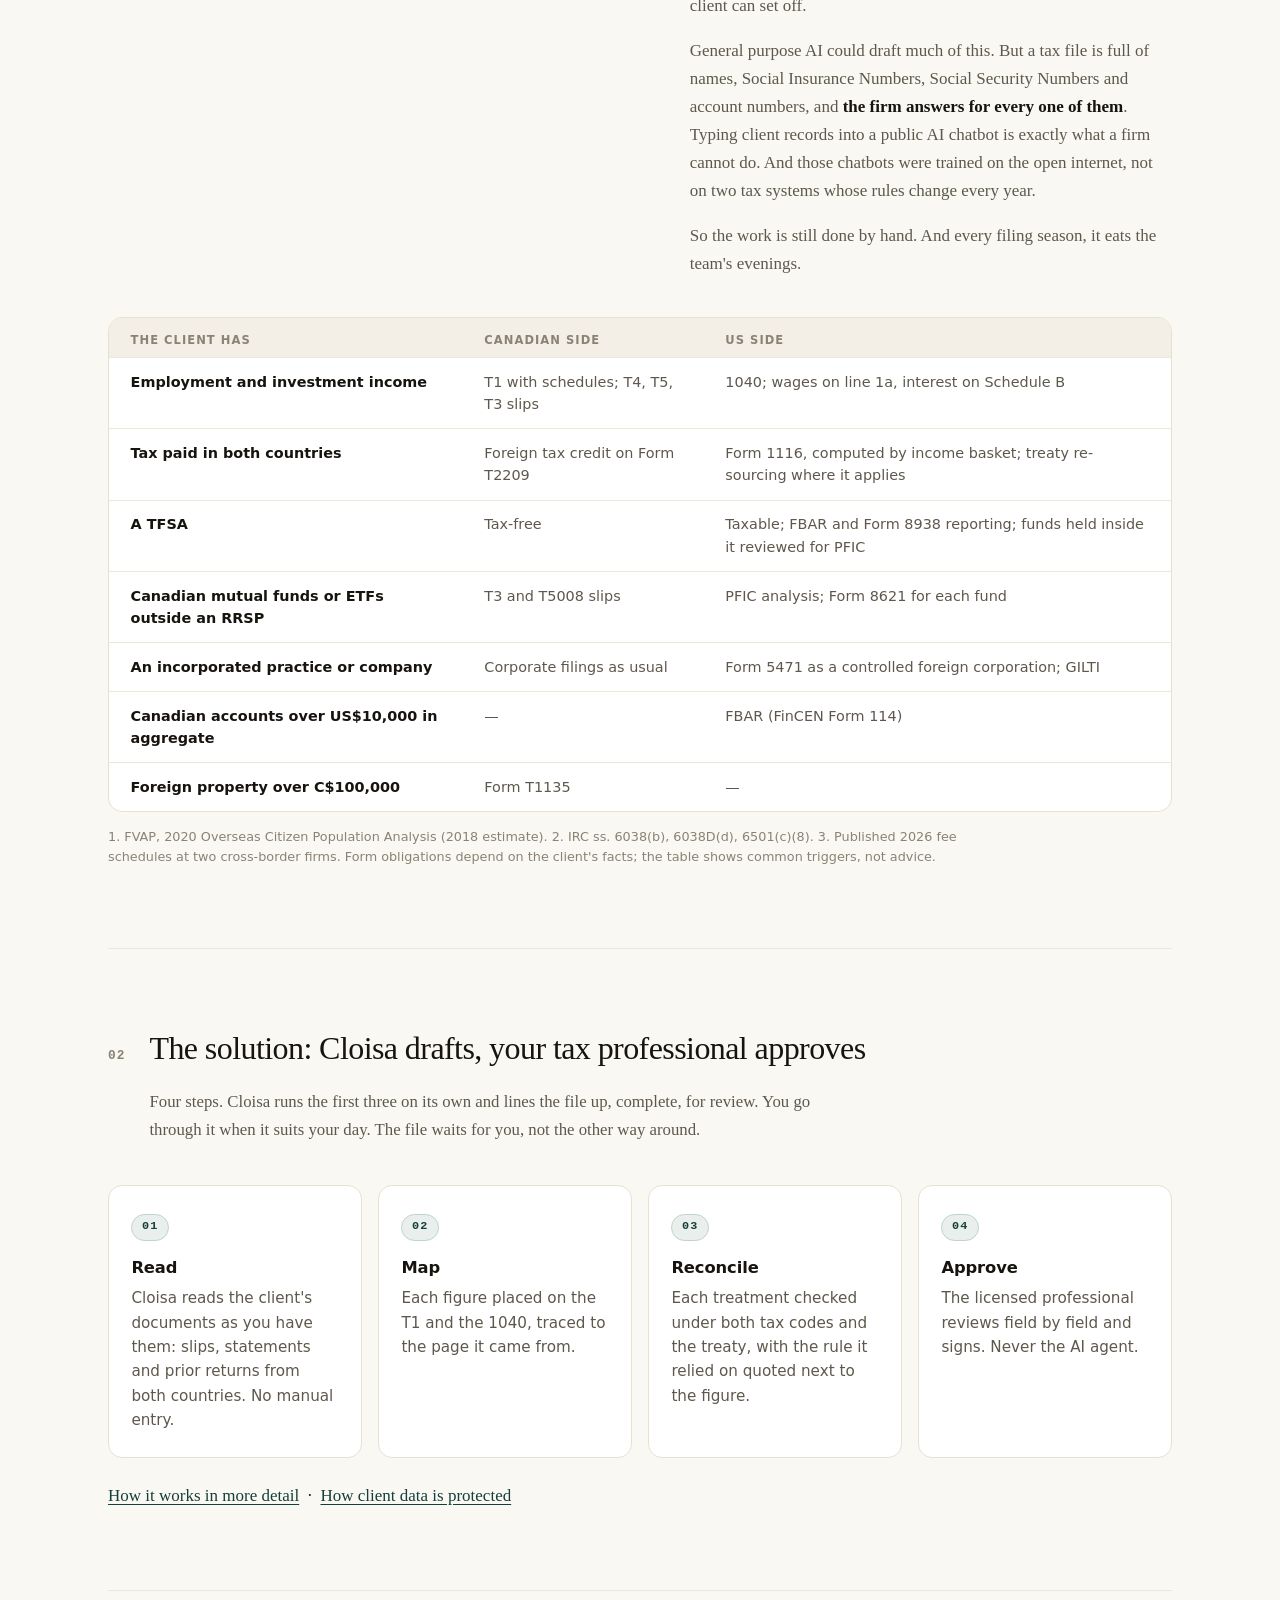
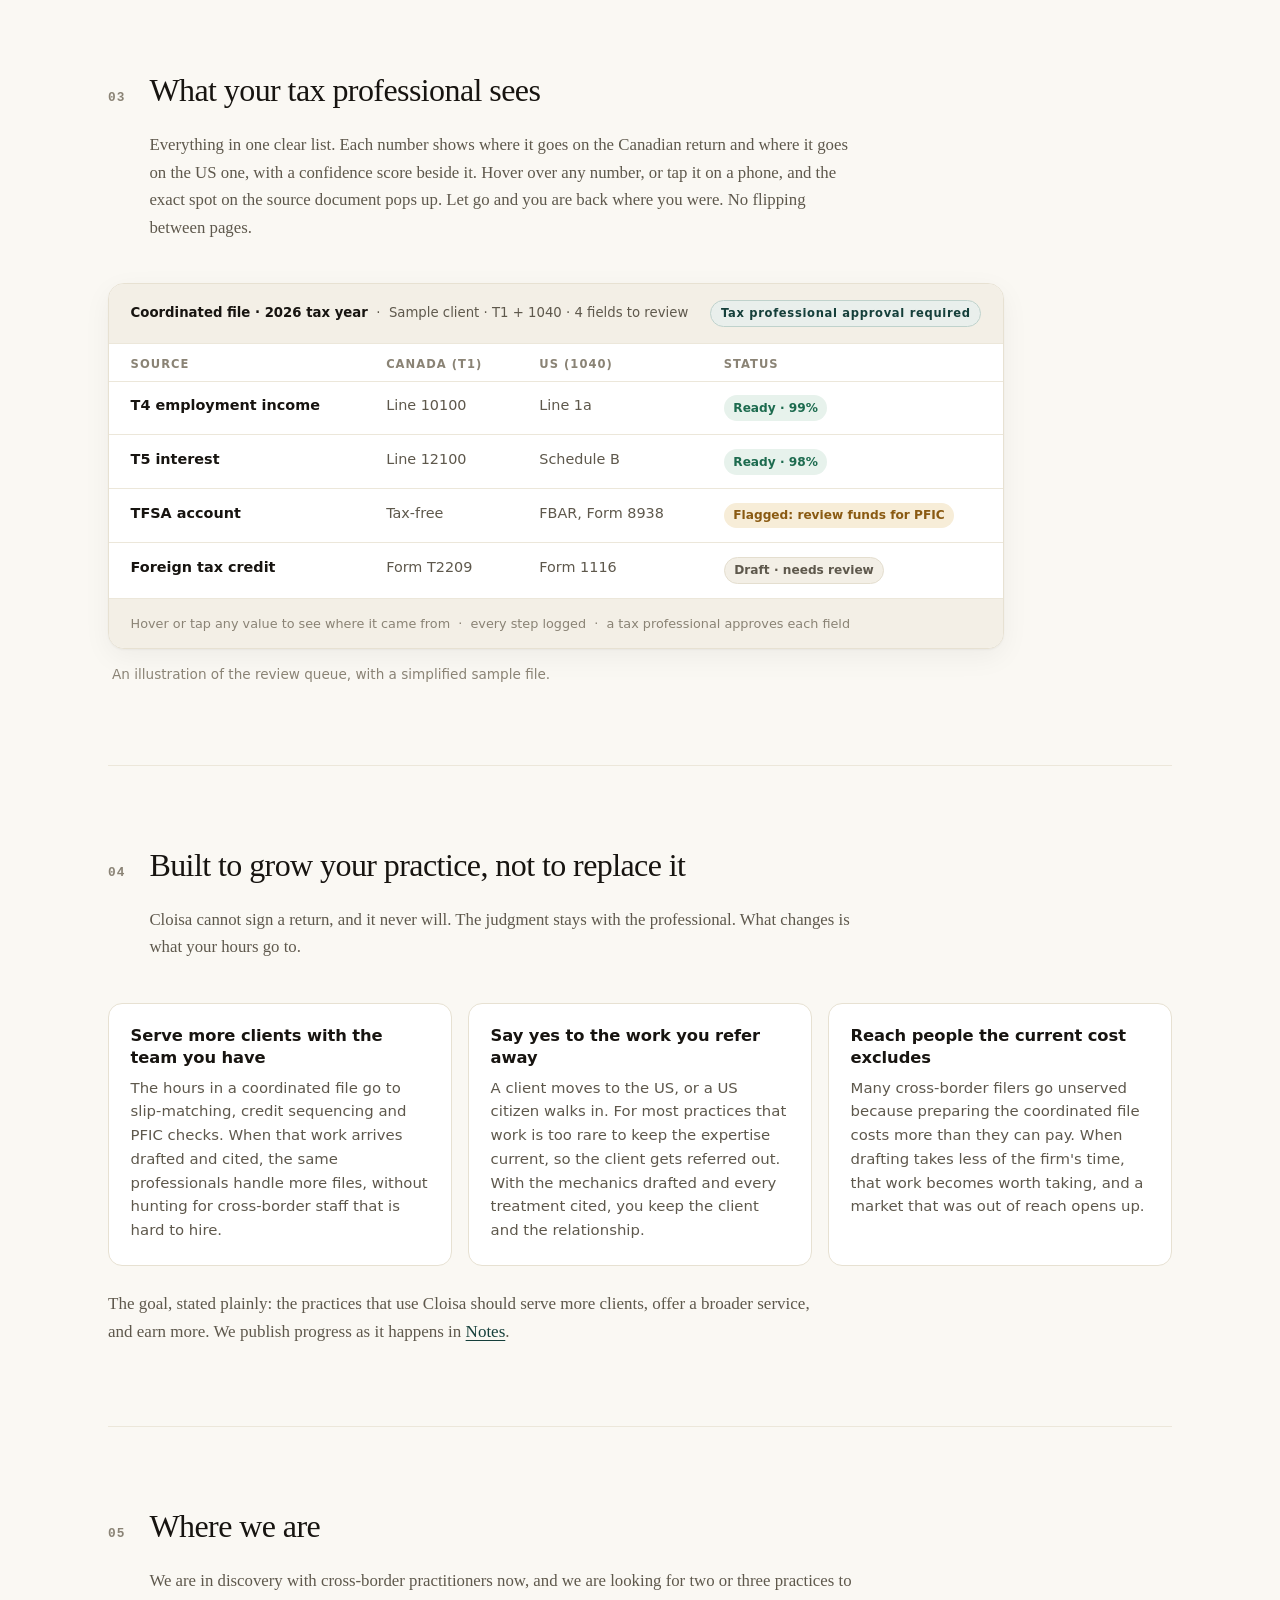
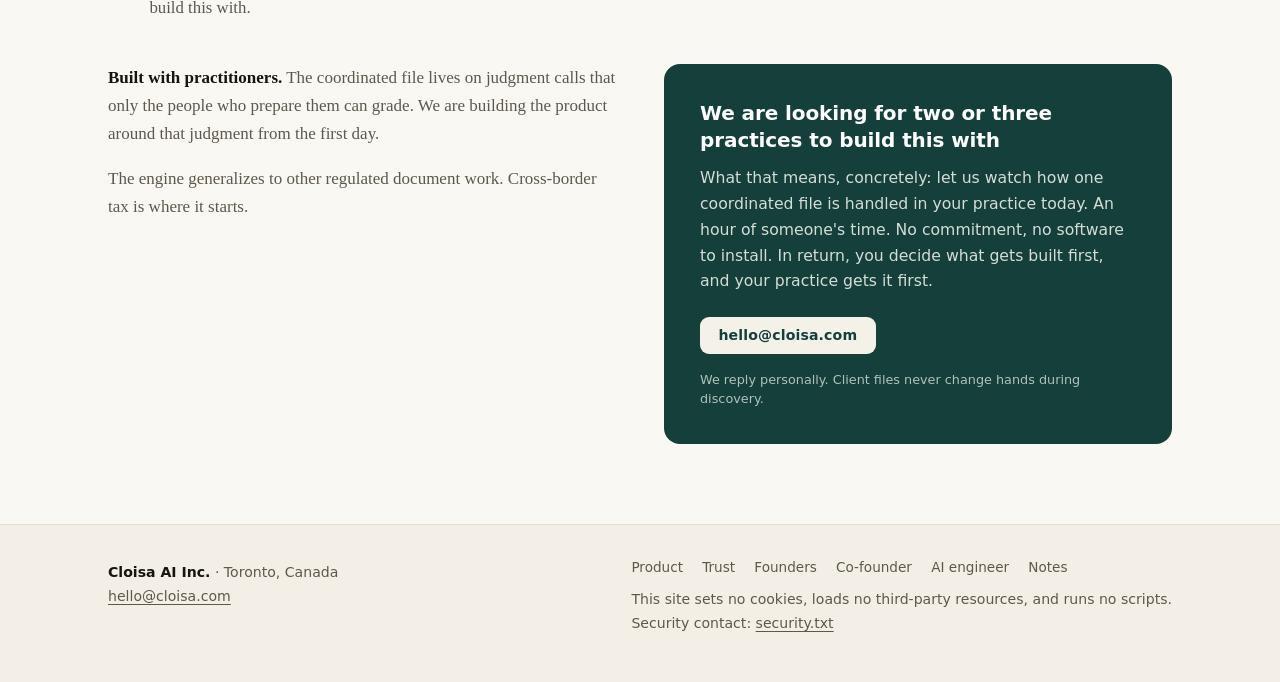
==== commit 9265dfc6: "Review queue section in conversational language The lede now explains it like a person would: one cl" ====
--- a/index.html
+++ b/index.html
@@ -224,8 +224,11 @@
       <div class="sec-head">
         <span class="sec-num" aria-hidden="true">03</span>
         <h2 id="queue-h">What your tax professional sees</h2>
-        <p class="sec-lede">A review queue, not a black box. Every figure arrives with its
-          placement on both returns, a confidence score, and a link to the page it came from.</p>
+        <p class="sec-lede">Everything in one clear list. Each number shows where it goes on
+          the Canadian return and where it goes on the US one, with a confidence score beside
+          it. Hover over any number, or tap it on a phone, and the exact spot on the source
+          document pops up. Let go and you are back where you were. No flipping between
+          pages.</p>
       </div>
 
       <div class="queue-card" role="img" aria-label="Illustration of the Cloisa review queue for a sample coordinated Canada–US file">
@@ -267,7 +270,7 @@
         </table>
         </div>
         <div class="queue-foot">
-          <span>Every value linked to its source page &nbsp;·&nbsp; every step logged &nbsp;·&nbsp; a tax professional approves each field</span>
+          <span>Hover or tap any value to see where it came from &nbsp;·&nbsp; every step logged &nbsp;·&nbsp; a tax professional approves each field</span>
         </div>
       </div>
       <p class="mock-note">An illustration of the review queue, with a simplified sample file.</p>
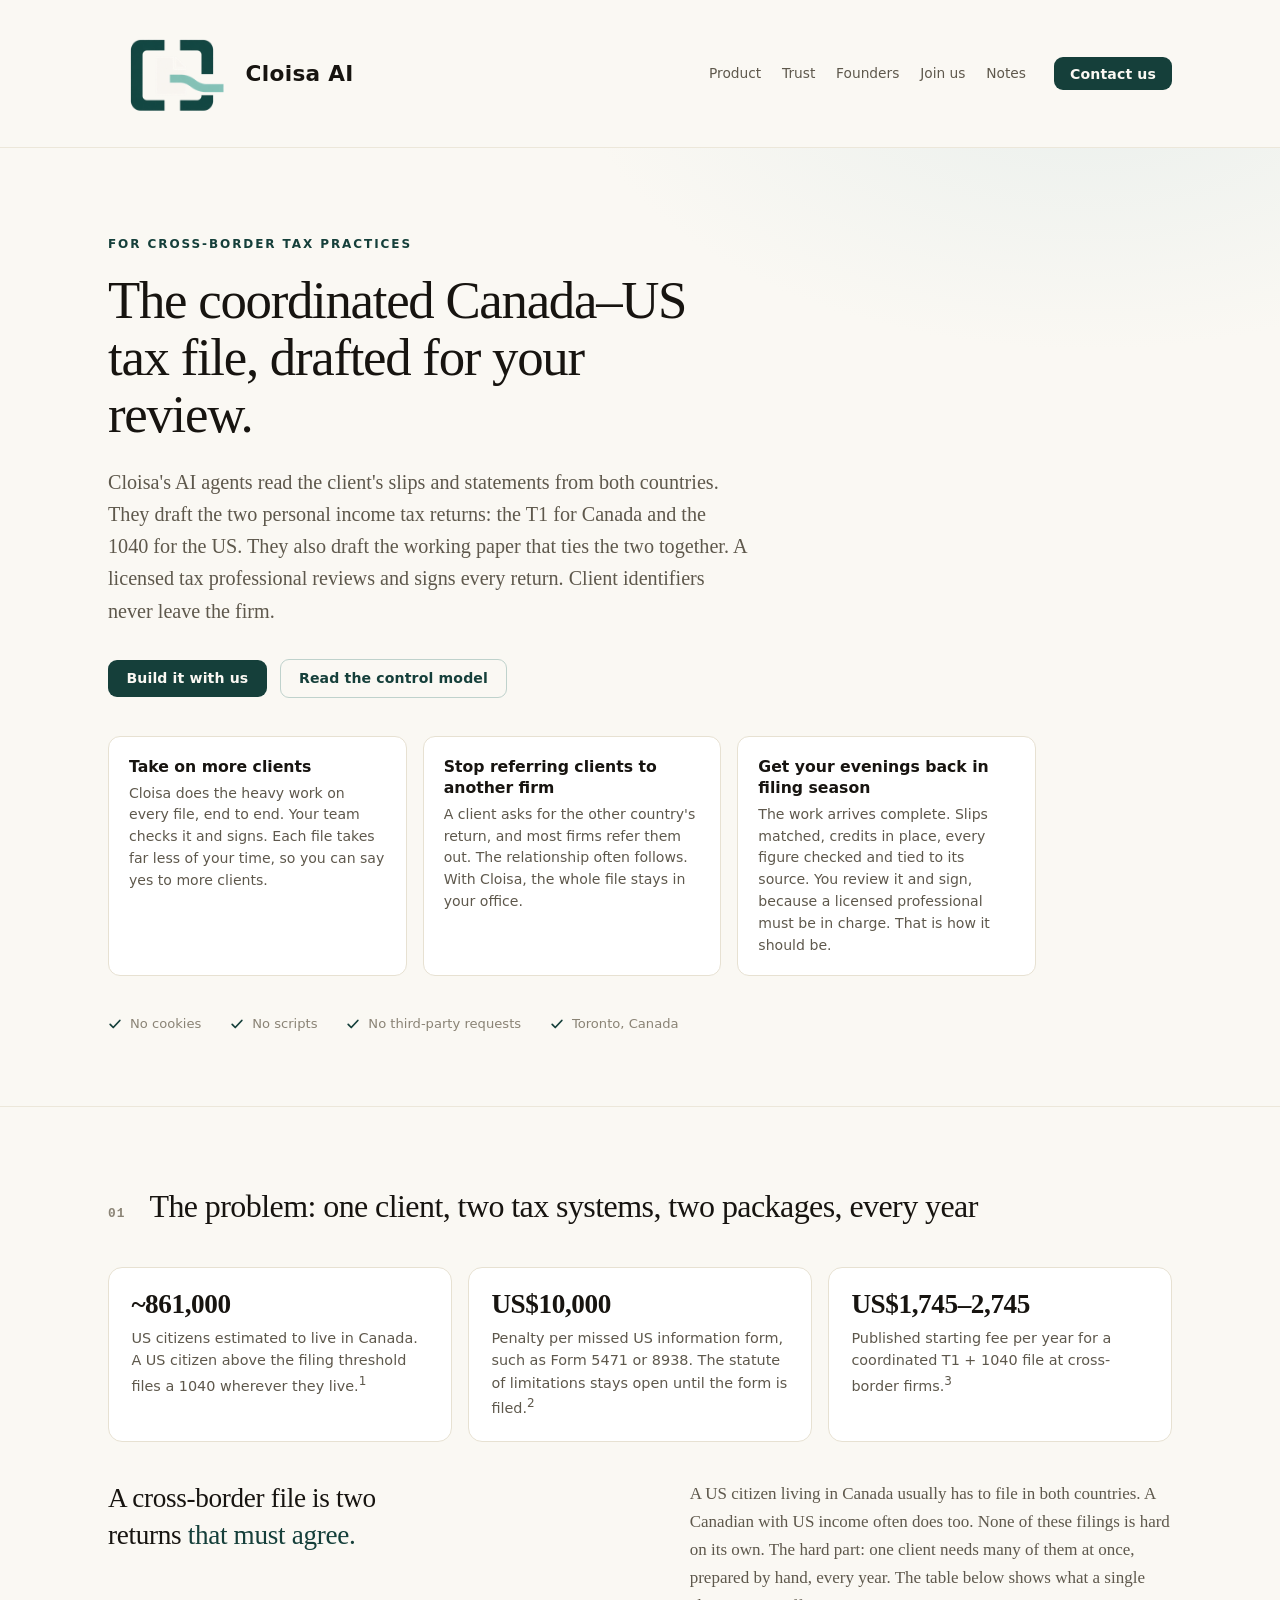
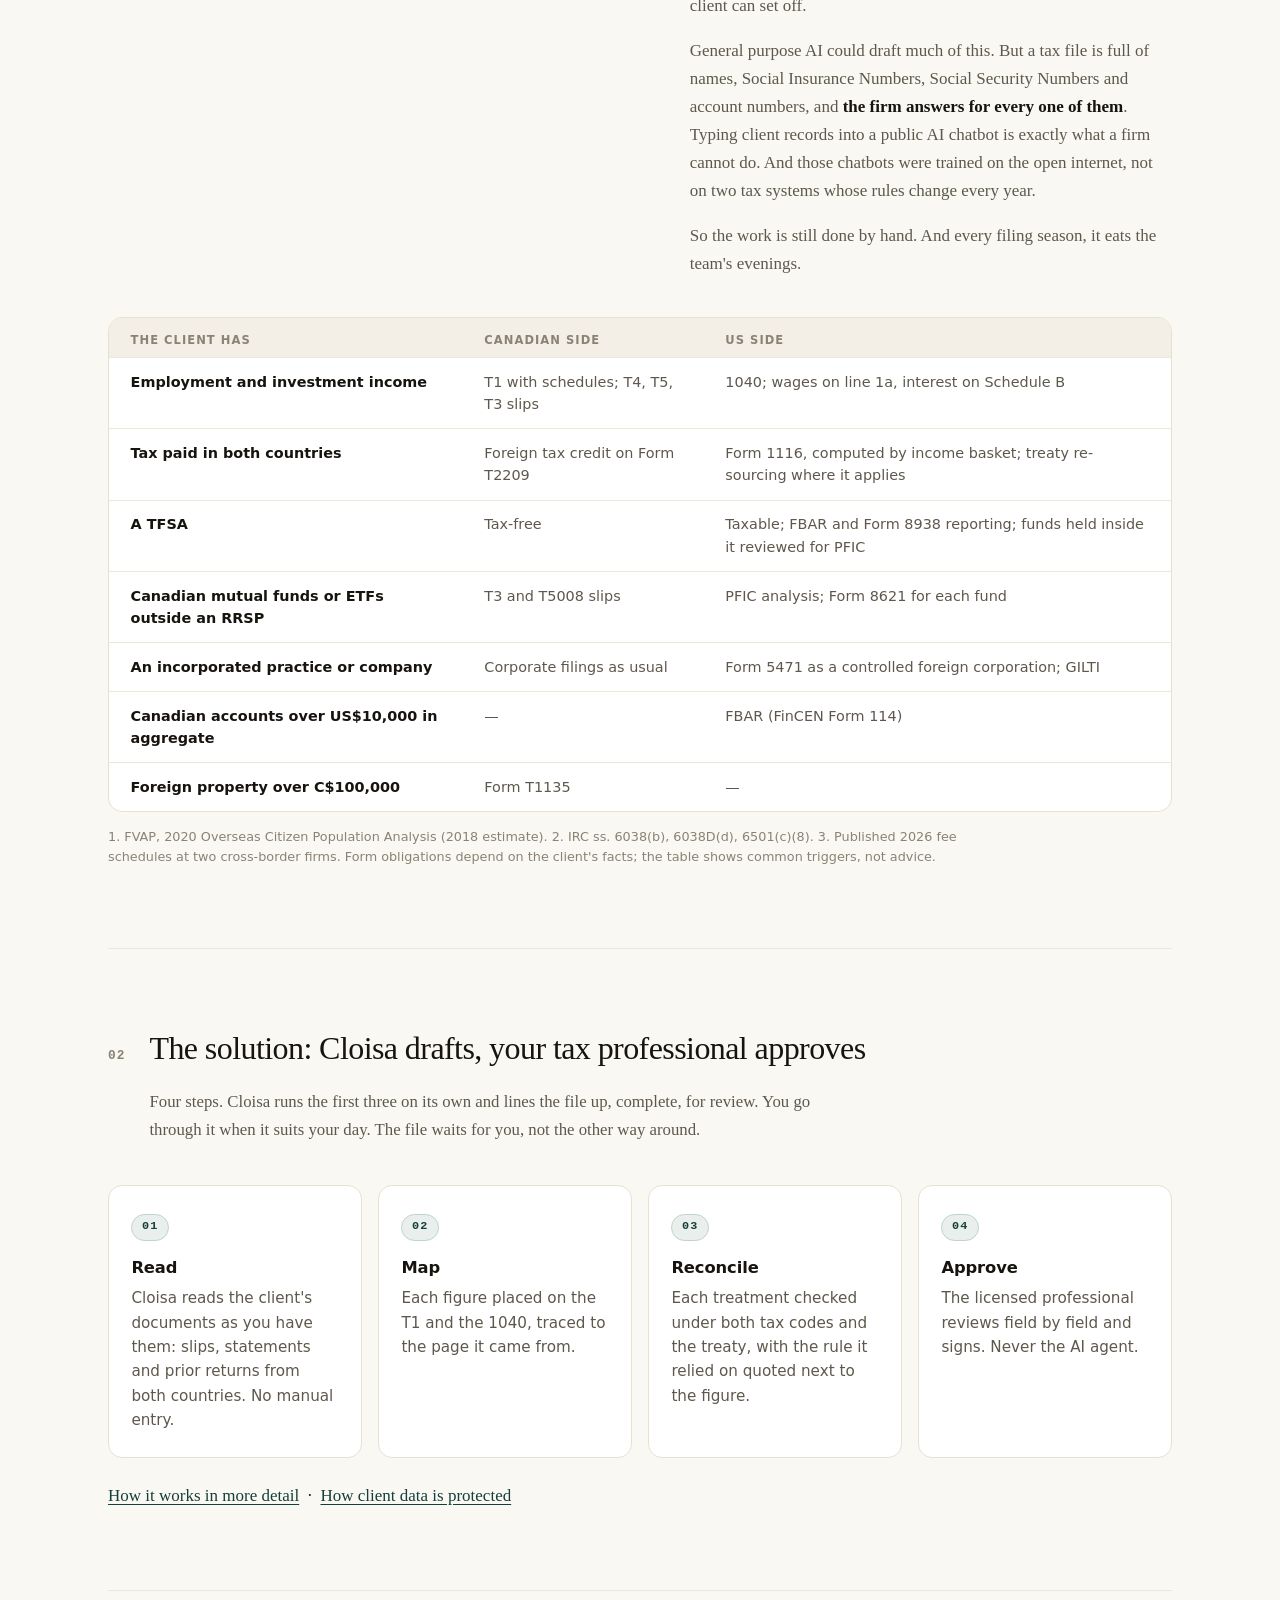
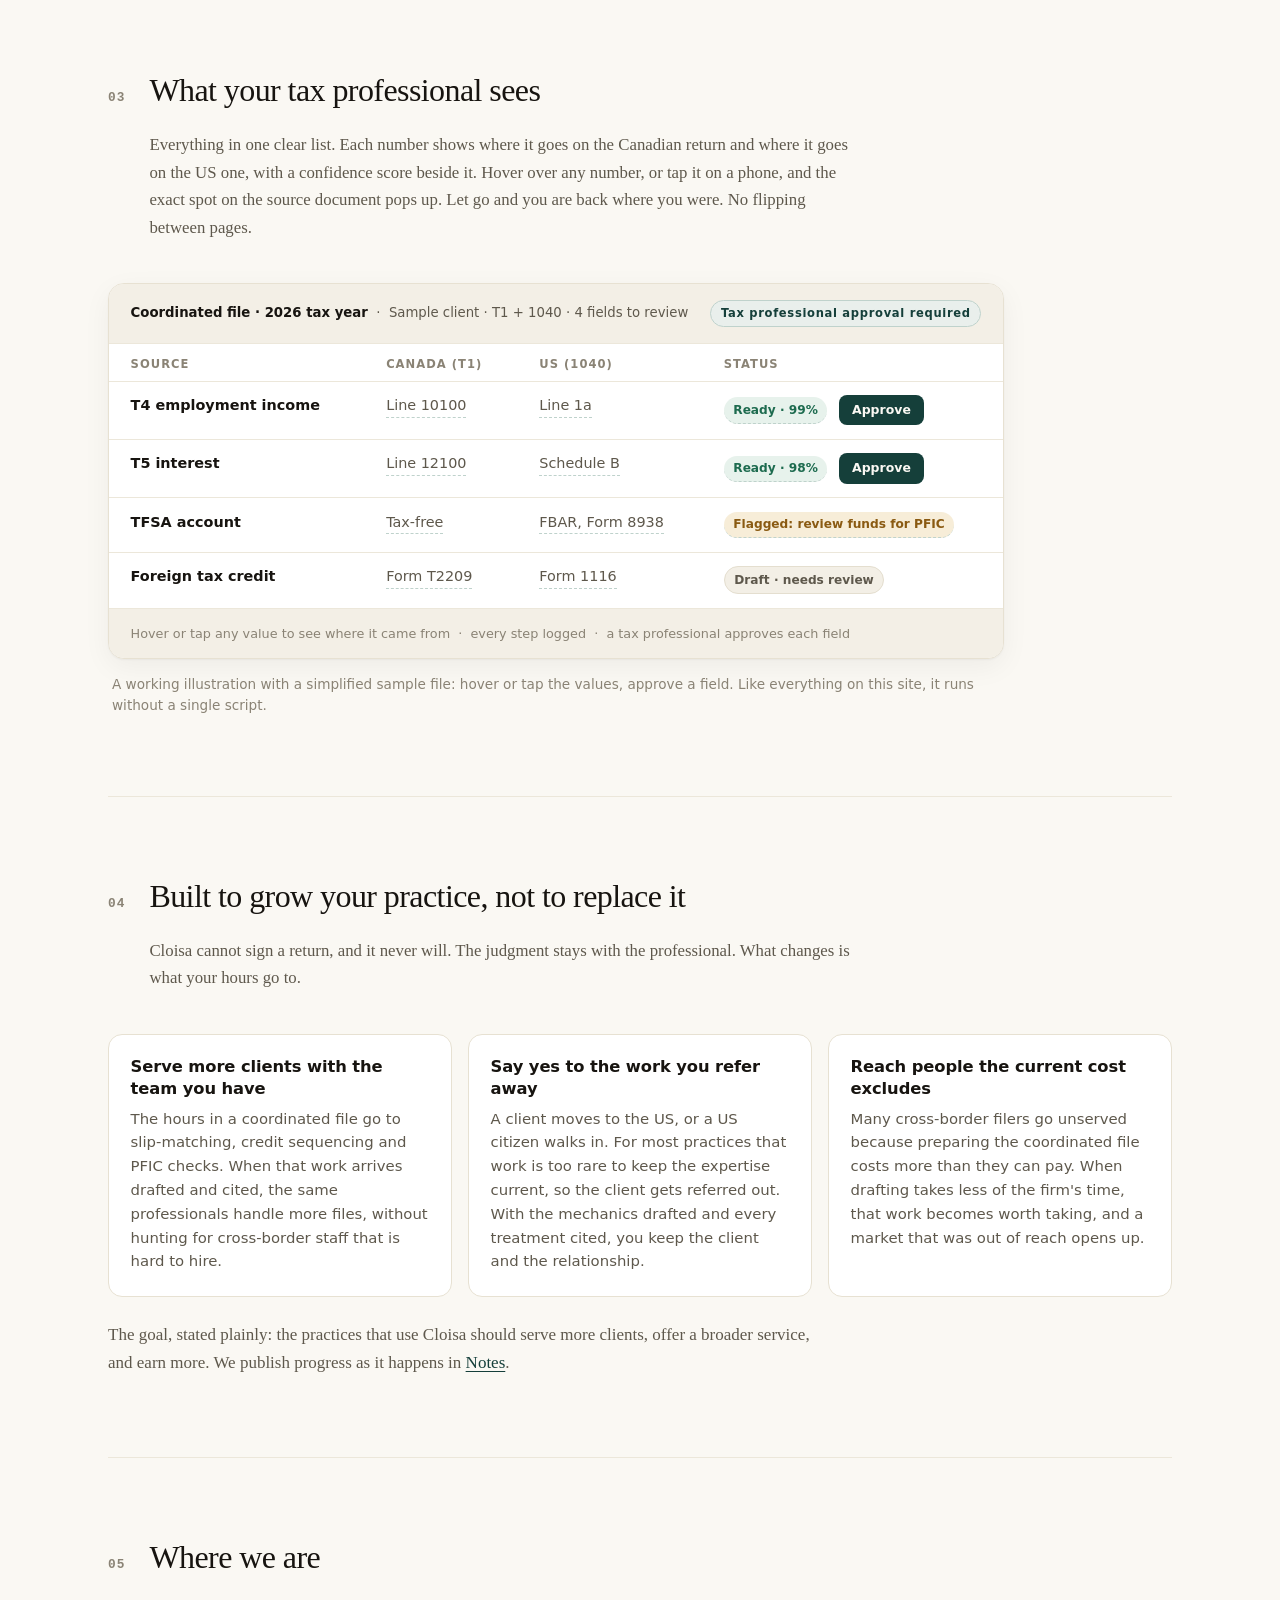
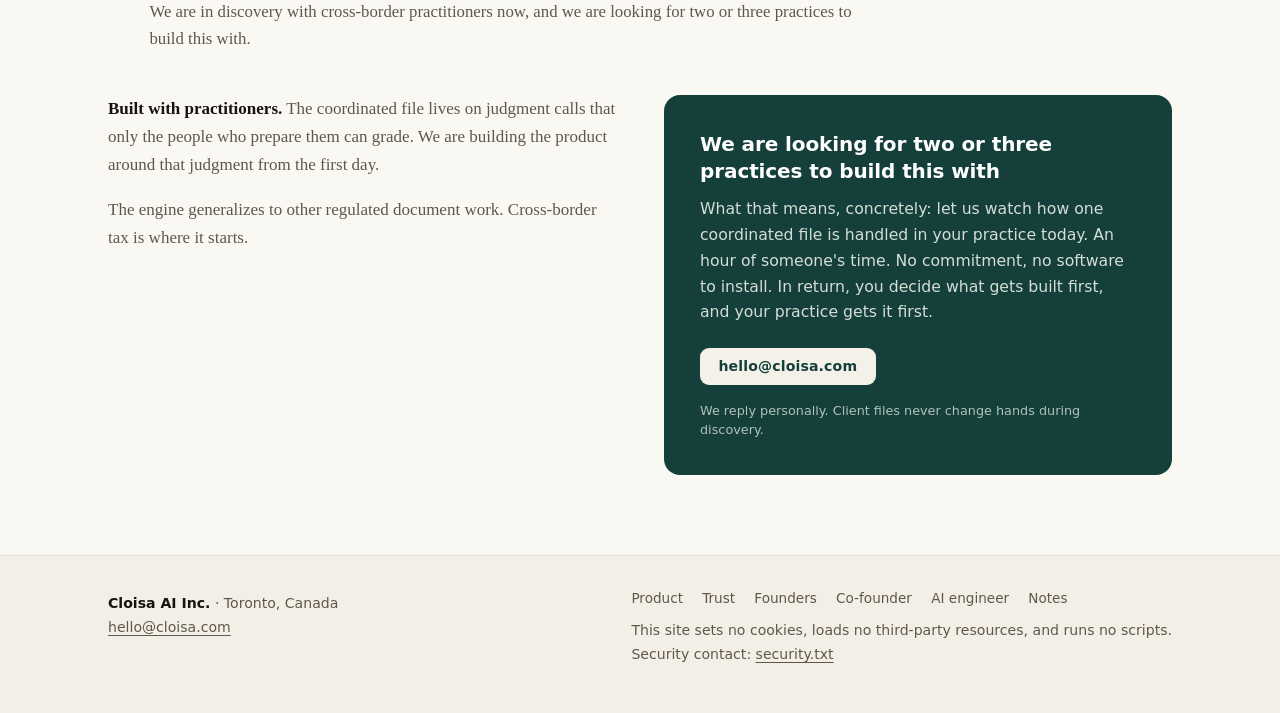
==== commit 82db42f8: "Make the review-queue mock a working demo, still script-free Hover, tap or press any value and the e" ====
--- a/index.html
+++ b/index.html
@@ -12,7 +12,7 @@
 <meta name="theme-color" content="#FAF8F3" media="(prefers-color-scheme: light)">
 <meta name="theme-color" content="#11100E" media="(prefers-color-scheme: dark)">
 <link rel="canonical" href="https://cloisa.com/">
-<link rel="stylesheet" href="/assets/site.css?v=2b7c2722">
+<link rel="stylesheet" href="/assets/site.css?v=6e7f3fd1">
 <link rel="icon" type="image/png" sizes="64x64" href="/assets/favicon-64.png">
 <link rel="icon" type="image/png" sizes="300x300" href="/assets/logo.png">
 <link rel="apple-touch-icon" href="/assets/logo.png">
@@ -231,7 +231,7 @@
           pages.</p>
       </div>
 
-      <div class="queue-card" role="img" aria-label="Illustration of the Cloisa review queue for a sample coordinated Canada–US file">
+      <div class="queue-card">
         <div class="queue-head">
           <span><b>Coordinated file · 2026 tax year</b> &nbsp;·&nbsp; Sample client · T1 + 1040 · 4 fields to review</span>
           <span class="queue-badge">Tax professional approval required</span>
@@ -244,27 +244,41 @@
           <tbody>
             <tr>
               <td>T4 employment income</td>
-              <td>Line 10100</td>
-              <td>Line 1a</td>
-              <td><span class="pill ok">Ready · 99%</span></td>
+              <td><span class="ev" tabindex="0">Line 10100<span class="pop">From the client's T4 slip, box 14.<span class="snip">T4 · Box 14 Employment income<br>148,250.00</span></span></span></td>
+              <td><span class="ev" tabindex="0">Line 1a<span class="pop">Placed on the draft 1040, line 1a, converted to US dollars at the annual average rate.<span class="snip">1040 · Line 1a Wages<br>109,870 USD</span></span></span></td>
+              <td>
+                <input type="checkbox" class="ap" id="ap1" aria-label="Demo: approve T4 employment income">
+                <span class="pill ok ev" tabindex="0">Ready · 99%<span class="pop"><b>Why not 100%?</b> 99% is Cloisa's confidence in this field. The last 1% is yours on purpose: click Approve and it is locked in.</span></span>
+                <span class="pill approved">Approved by you</span>
+                <label class="fakebtn approve" for="ap1">Approve</label>
+              </td>
             </tr>
             <tr>
               <td>T5 interest</td>
-              <td>Line 12100</td>
-              <td>Schedule B</td>
-              <td><span class="pill ok">Ready · 98%</span></td>
+              <td><span class="ev" tabindex="0">Line 12100<span class="pop">From the client's T5 slip, box 13.<span class="snip">T5 · Box 13 Interest<br>1,872.40</span></span></span></td>
+              <td><span class="ev" tabindex="0">Schedule B<span class="pop">Listed on the draft Schedule B, Part I, in US dollars.<span class="snip">Schedule B · Part I<br>1,388 USD</span></span></span></td>
+              <td>
+                <input type="checkbox" class="ap" id="ap2" aria-label="Demo: approve T5 interest">
+                <span class="pill ok ev" tabindex="0">Ready · 98%<span class="pop"><b>Worth a look:</b> the issuer's name differs by one character from last year's T5. Cloisa flags it for your eye instead of assuming.</span></span>
+                <span class="pill approved">Approved by you</span>
+                <label class="fakebtn approve" for="ap2">Approve</label>
+              </td>
             </tr>
             <tr>
               <td>TFSA account</td>
-              <td>Tax-free</td>
-              <td>FBAR, Form 8938</td>
-              <td><span class="pill flag">Flagged: review funds for PFIC</span></td>
+              <td><span class="ev" tabindex="0">Tax-free<span class="pop">Tax-free in Canada. Nothing to report on the T1.</span></span></td>
+              <td><span class="ev" tabindex="0">FBAR, Form 8938<span class="pop">US rules do not recognize the TFSA wrapper: the account is reported on the FBAR and Form 8938.</span></span></td>
+              <td>
+                <span class="pill flag ev" tabindex="0">Flagged: review funds for PFIC<span class="pop"><b>Two funds inside this TFSA look like PFICs.</b> Your options: confirm the classification, ask the client for fund statements, or prepare Form 8621 for each. Your call, one click each.</span></span>
+              </td>
             </tr>
             <tr>
               <td>Foreign tax credit</td>
-              <td>Form T2209</td>
-              <td>Form 1116</td>
-              <td><span class="pill draft">Draft · needs review</span></td>
+              <td><span class="ev" tabindex="0">Form T2209<span class="pop">Draft T2209, the federal foreign tax credit.</span></span></td>
+              <td><span class="ev" tabindex="0">Form 1116<span class="pop">Draft Form 1116, passive basket, with the rule quoted beside the figure.<span class="snip">Canada&ndash;US treaty · Art. XXIV<br>Re-sourcing applied</span></span></span></td>
+              <td>
+                <span class="pill draft ev" tabindex="0">Draft · needs review<span class="pop">Waiting on the TFSA decision above: the credits shift if PFIC income changes.</span></span>
+              </td>
             </tr>
           </tbody>
         </table>
@@ -273,7 +287,9 @@
           <span>Hover or tap any value to see where it came from &nbsp;·&nbsp; every step logged &nbsp;·&nbsp; a tax professional approves each field</span>
         </div>
       </div>
-      <p class="mock-note">An illustration of the review queue, with a simplified sample file.</p>
+      <p class="mock-note">A working illustration with a simplified sample file: hover or tap the
+        values, approve a field. Like everything on this site, it runs without a single
+        script.</p>
     </section>
 
     <section id="practice" aria-labelledby="practice-h">
--- a/assets/site.css
+++ b/assets/site.css
@@ -159,7 +159,8 @@
   background:var(--accent-soft); border:1px solid var(--accent-line);
   padding:.4rem .6rem; border-radius:999px; white-space:nowrap;
 }
-.queue-scroll{overflow-x:auto; -webkit-overflow-scrolling:touch}
+.queue-scroll{overflow:visible}
+@media (max-width:760px){ .queue-scroll{overflow-x:auto; -webkit-overflow-scrolling:touch} }
 table.queue{border-collapse:collapse; width:100%; min-width:38rem; font:400 .9rem/1.5 var(--sans)}
 table.queue th{
   text-align:left; font:600 .72rem/1.4 var(--sans); letter-spacing:.09em; text-transform:uppercase;
@@ -205,6 +206,39 @@
 table.facts tr:last-child td{border-bottom:none}
 table.facts td:first-child{font-weight:600; color:var(--ink)}
 .sources{font:400 .8rem/1.6 var(--sans); color:var(--faint); max-width:56rem; margin:.4rem 0 0}
+
+/* interactive queue demo — CSS only, no scripts */
+.ev{position:relative; border-bottom:1px dashed var(--accent-line); cursor:help}
+td .ev{display:inline-block}
+.pop{
+  display:none; position:absolute; z-index:30; bottom:calc(100% + 10px); left:50%;
+  transform:translateX(-50%); width:17.5rem; white-space:normal; text-align:left;
+  background:var(--card); border:1px solid var(--card-edge); border-radius:10px;
+  box-shadow:0 10px 30px rgb(23 20 16 / .18); padding:.8rem .95rem;
+  font:400 .8rem/1.5 var(--sans); color:var(--muted); letter-spacing:0; text-transform:none;
+}
+.pop b{color:var(--ink)}
+.snip{
+  display:block; margin-top:.5rem; padding:.5rem .6rem; border-radius:7px;
+  background:var(--bg-2); border:1px dashed var(--rule);
+  font:500 .76rem/1.5 var(--mono); color:var(--ink);
+}
+.ev:hover .pop, .ev:focus .pop, .ev:focus-within .pop, .ev:active .pop{display:block}
+.pill.ev{cursor:help}
+.ap{position:absolute; width:1px; height:1px; opacity:0}
+.pill.approved{display:none; color:var(--ok); background:var(--ok-soft)}
+label.approve{cursor:pointer; margin-left:.45rem}
+.ap:checked ~ .pill{display:none}
+.ap:checked ~ .pill.approved{display:inline-block}
+.ap:checked ~ label.approve{display:none}
+.ap:focus-visible ~ label.approve{outline:2px solid var(--accent); outline-offset:2px; border-radius:8px}
+@media (max-width:720px){
+  .pop{
+    position:static; width:auto; transform:none; box-shadow:none;
+    margin-top:.5rem; border-left:3px solid var(--accent); border-radius:0 8px 8px 0;
+  }
+  td .ev{display:block}
+}
 
 /* steps */
 .steps{display:grid; gap:1rem; grid-template-columns:repeat(4,minmax(0,1fr)); margin:0; padding:0; list-style:none; counter-reset:s}
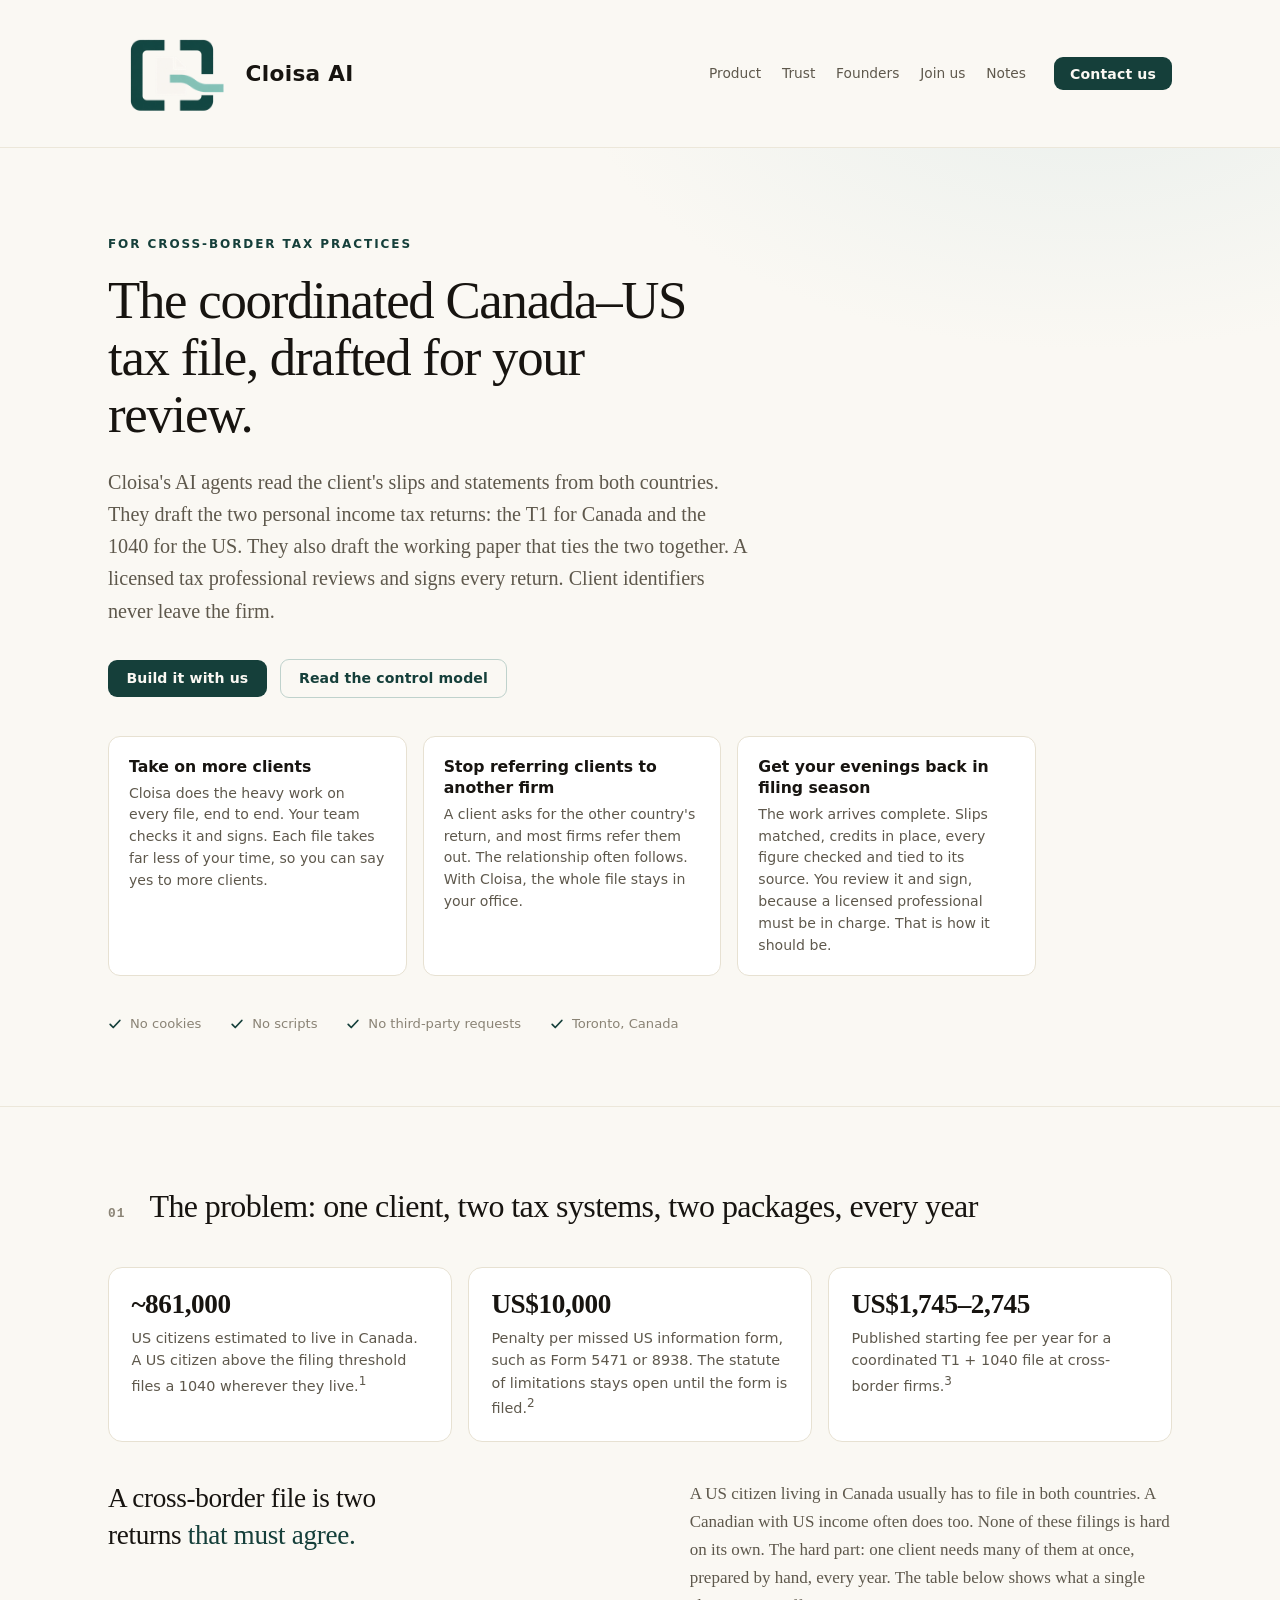
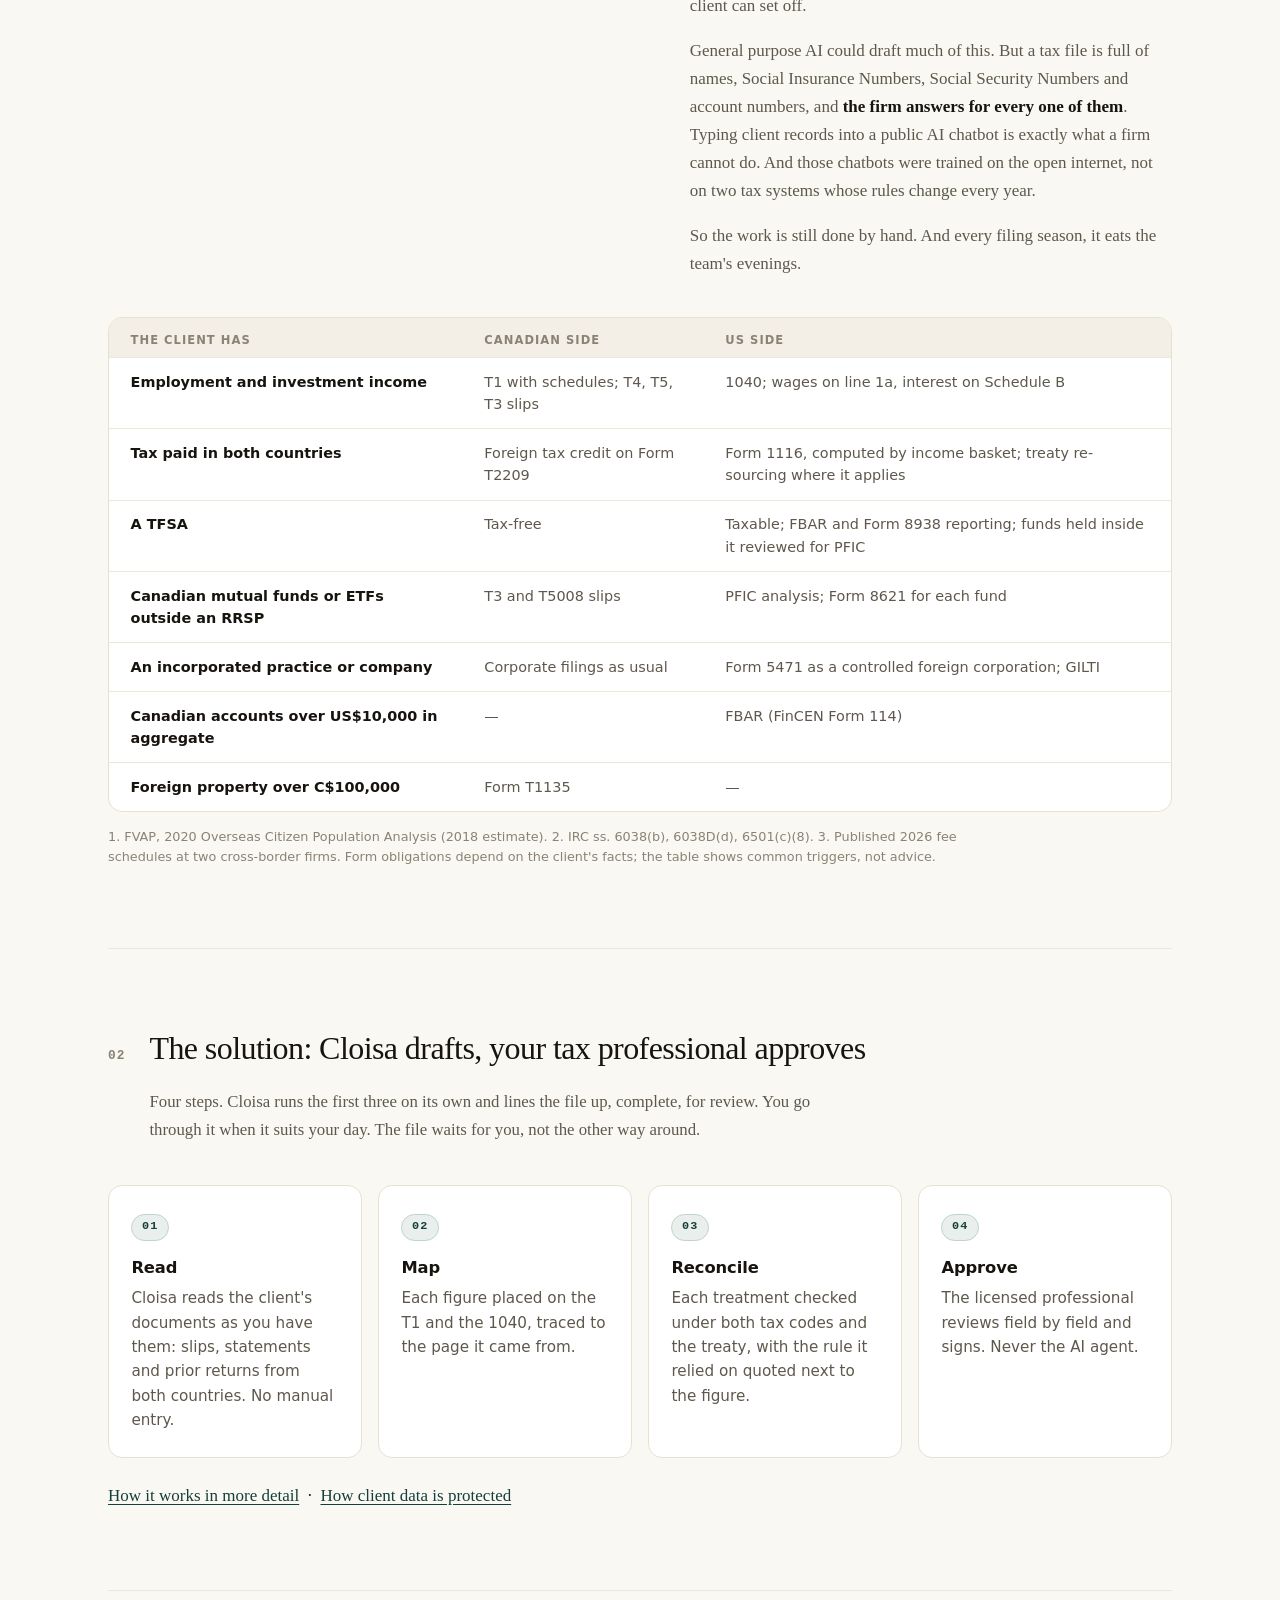
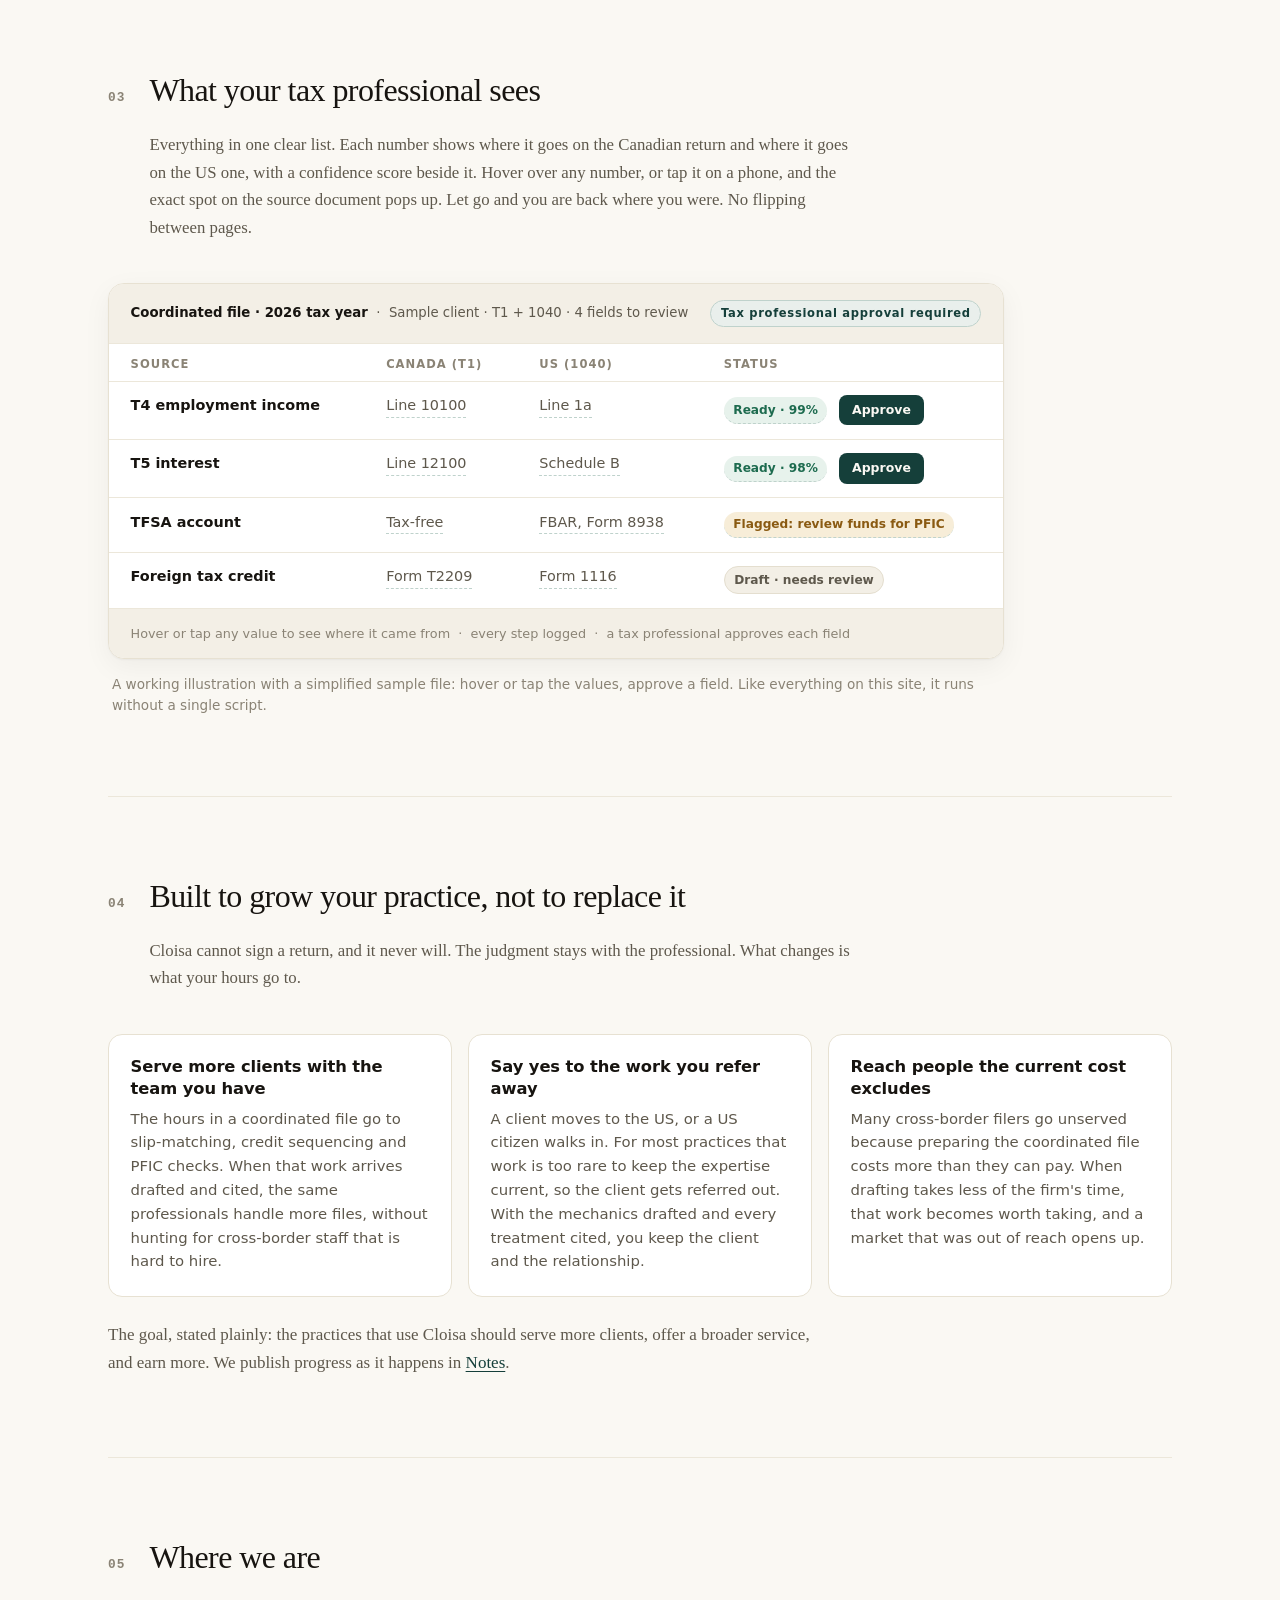
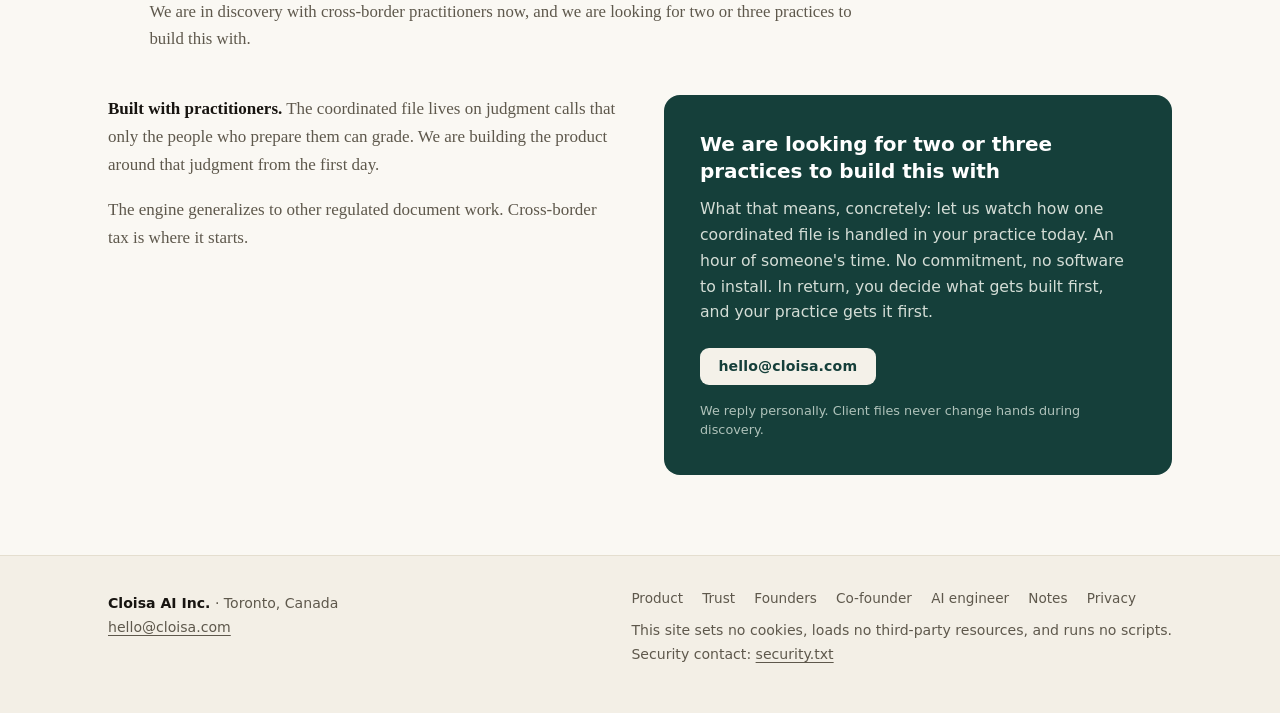
==== commit 8460bad8: "Add a plain-language privacy page Four short sections: this website collects nothing by design, with" ====
--- a/index.html
+++ b/index.html
@@ -368,6 +368,7 @@
         <a href="/co-founder/">Co-founder</a>
         <a href="/ai-engineer/">AI engineer</a>
         <a href="/notes/">Notes</a>
+        <a href="/privacy/">Privacy</a>
       </nav>
       <p style="margin-top:.8rem">This site sets no cookies, loads no third-party resources, and runs no scripts.<br>
         Security contact: <a href="/.well-known/security.txt">security.txt</a></p>
